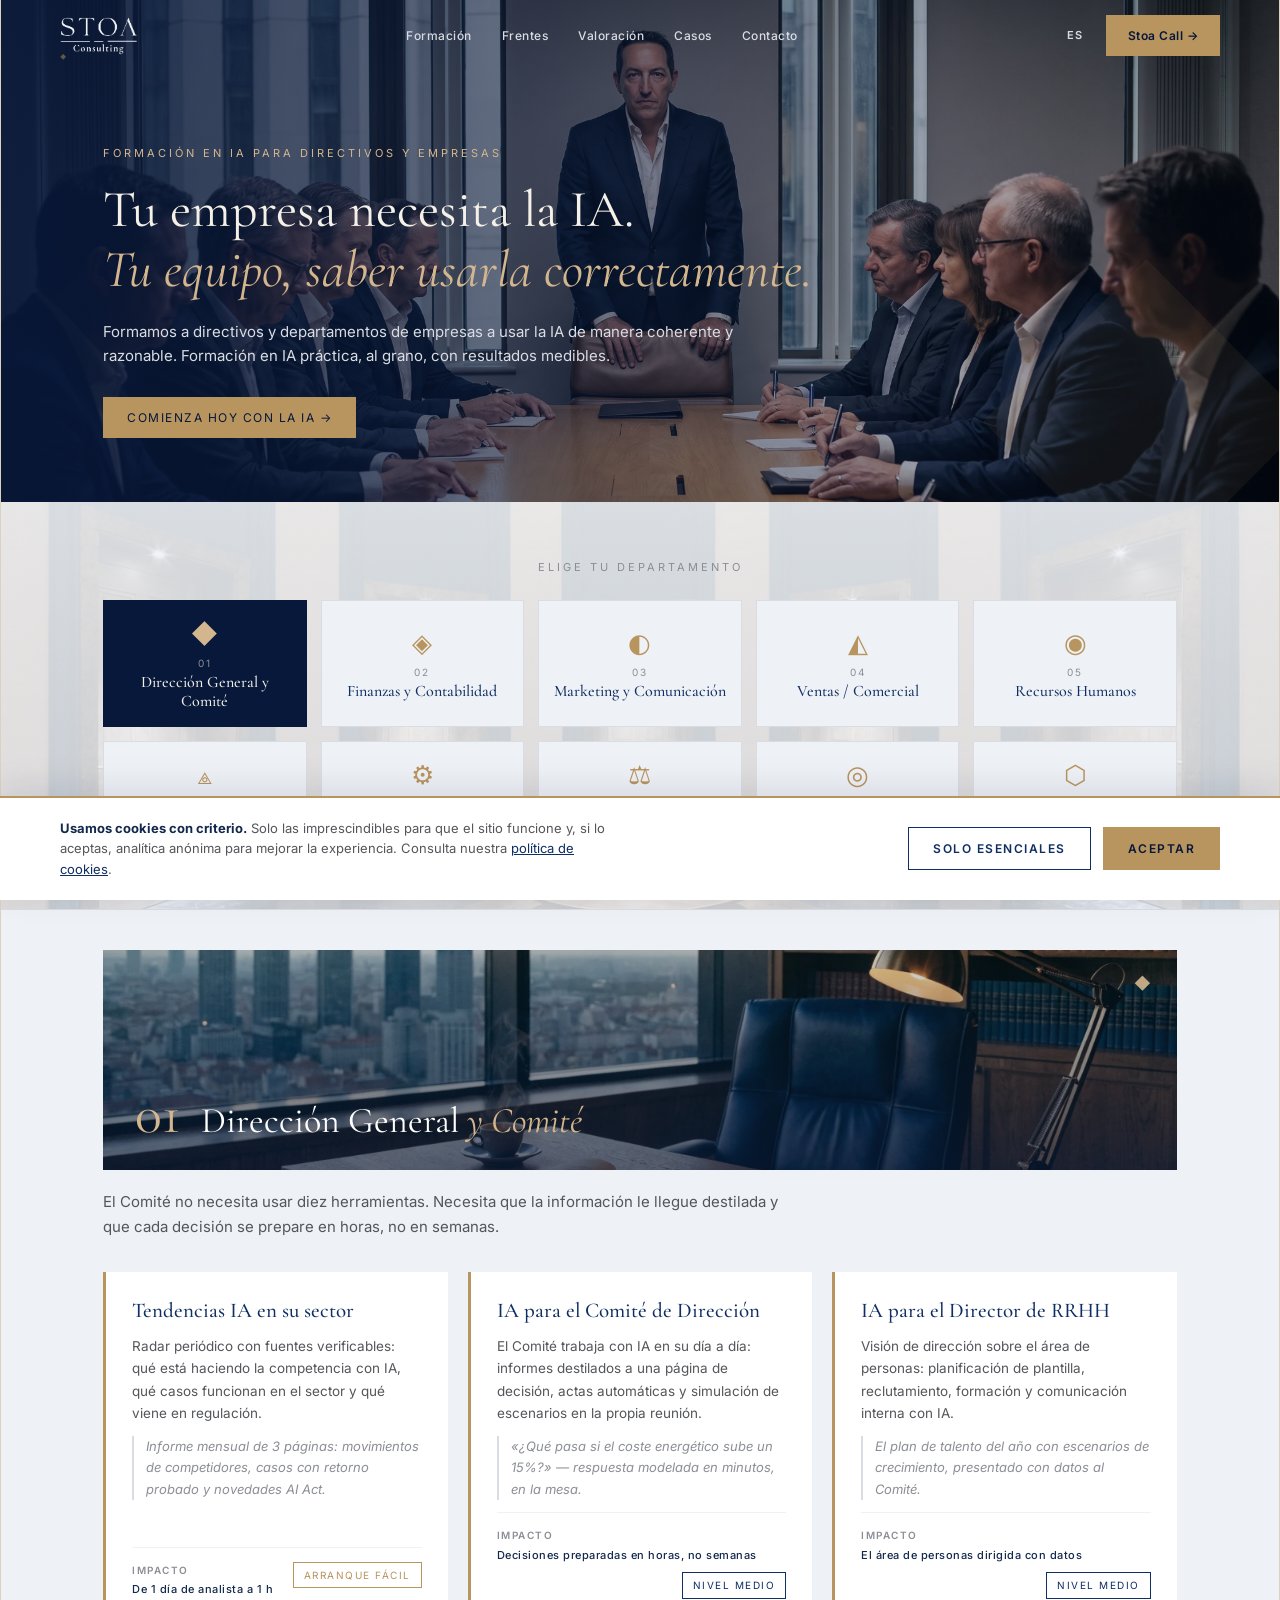
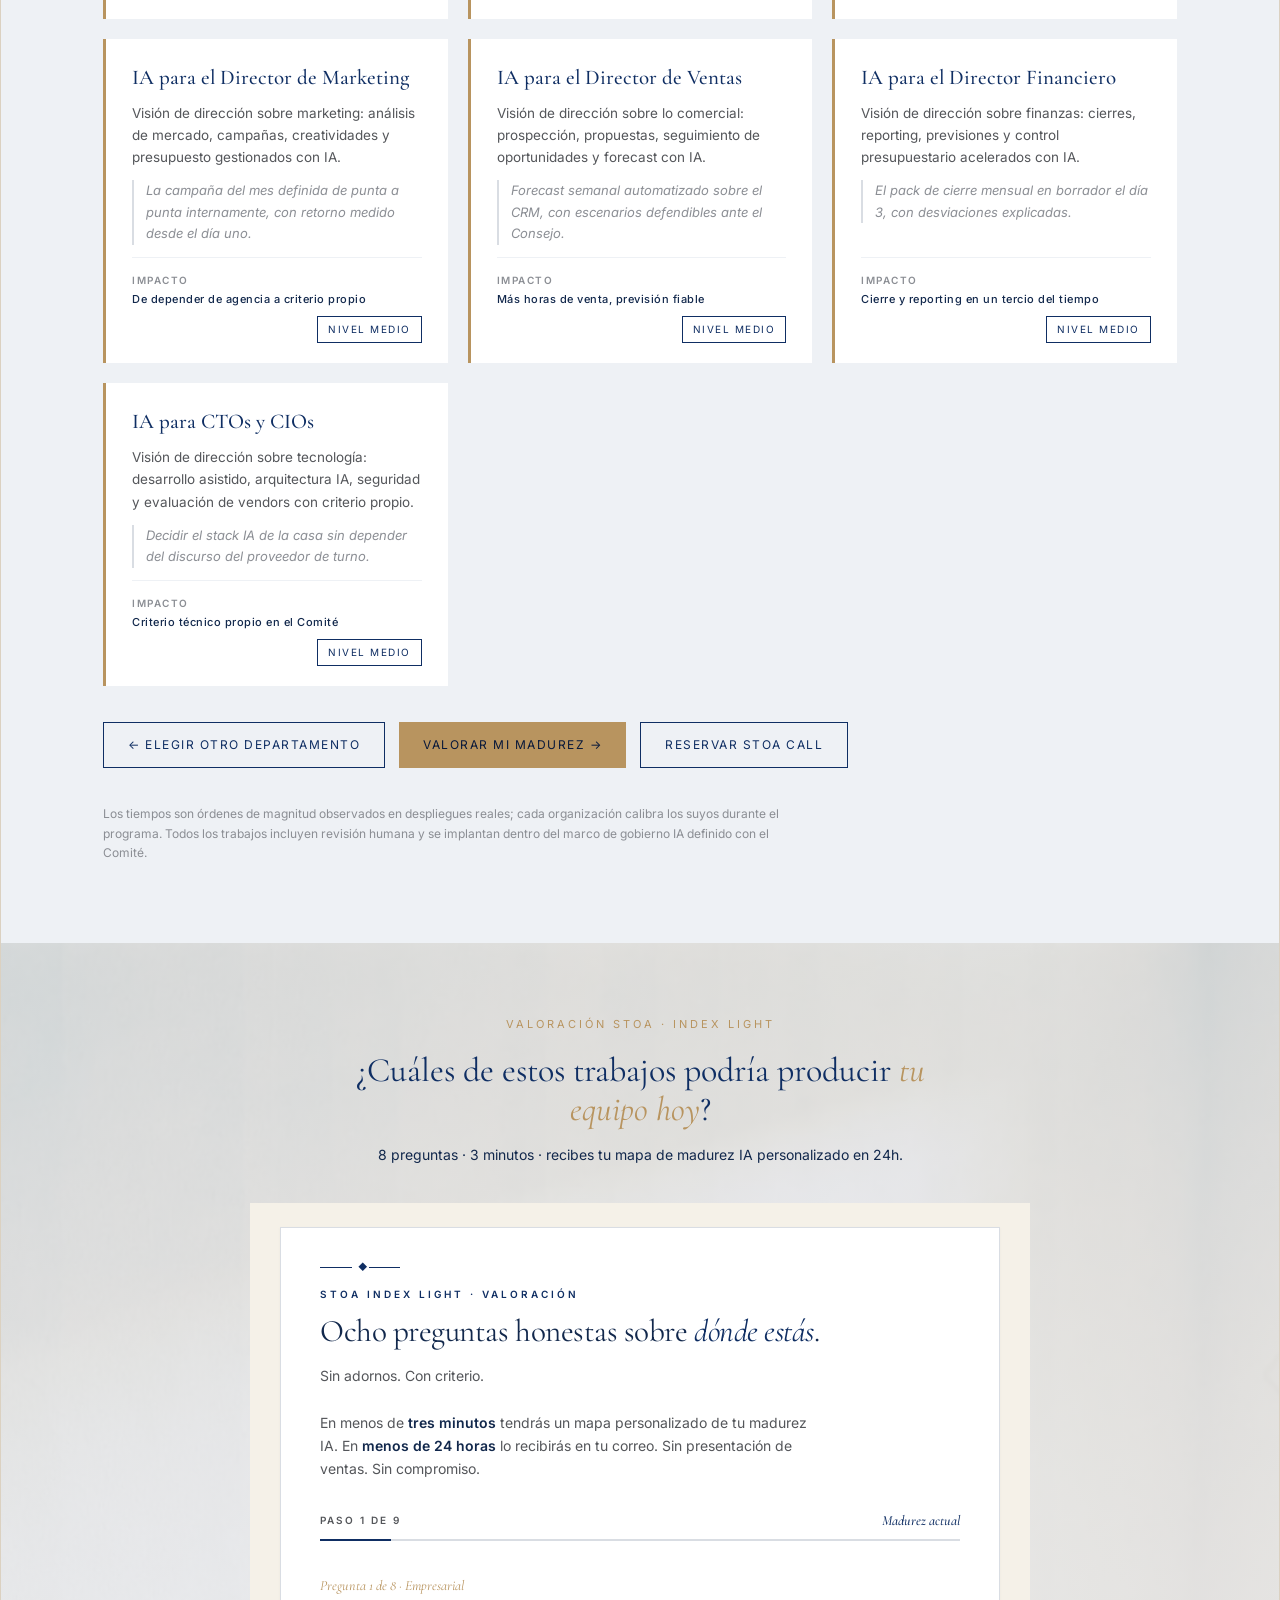
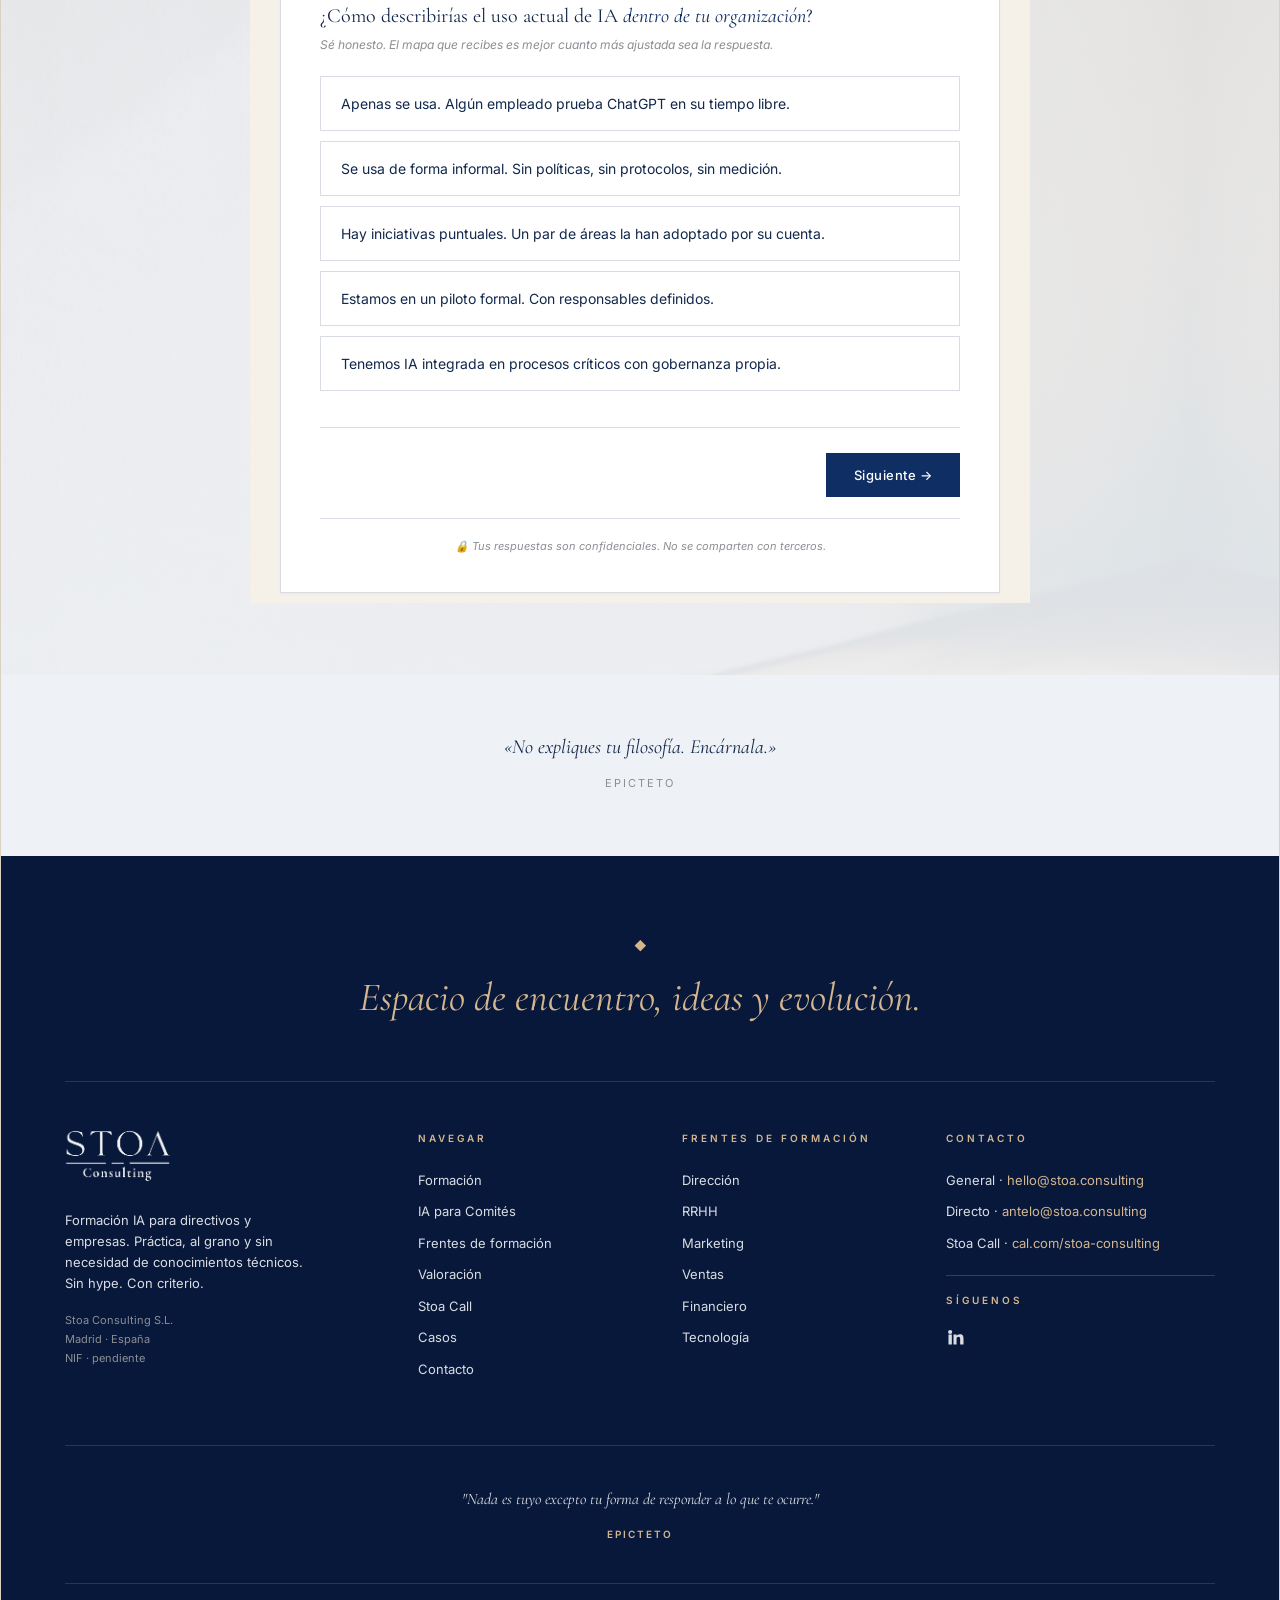
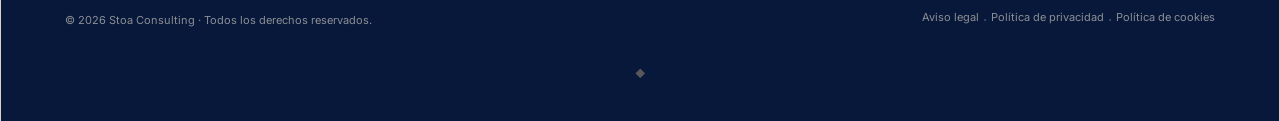
==== index.html @ 71f4a78f "Corregir el enlace de Stoa Call en las diez paginas El anterior (cal.com/stoa-consulting/stoa-call) " ====
<!DOCTYPE html>
<html lang="es">
<head>
<meta charset="UTF-8">
<meta name="viewport" content="width=device-width, initial-scale=1.0">
<title>Stoa Consulting · Formación IA para Directivos y Empresas</title>
<link rel="canonical" href="https://www.stoa.consulting/">
<meta property="og:title" content="Stoa Consulting · Formación IA para Directivos y Empresas">
<meta property="og:description" content="Lo que la IA puede hacer hoy en cada departamento de tu empresa: trabajos concretos, herramienta y tiempo recuperado. Sin hype. Con criterio.">
<meta property="og:url" content="https://www.stoa.consulting/">
<meta property="og:type" content="website">
<meta name="description" content="61 trabajos concretos que la IA puede hacer hoy en cada departamento de tu empresa: qué obtienes, con qué herramienta y cuánto tiempo recupera. Sin hype. Con criterio.">
<link rel="preconnect" href="https://fonts.googleapis.com">
<link href="https://fonts.googleapis.com/css2?family=Cormorant+Garamond:ital,wght@0,400;0,500;1,400;1,500&family=Inter:wght@400;500;600&display=swap" rel="stylesheet">
<link rel="stylesheet" href="assets/stoa.css?v=20260728">
<style>
:root{
  --azul:#0F2E63; --azul-prof:#12284C; --azul-noche:#08183A;
  --crema:#F5F1E8; --bronze:#B8945F; --bronze-light:#D4B68E;
  --antracita:#54565A; --gris-medio:#8B8E94; --gris-claro:#D9DDE3;
  --niebla:#EEF1F5; --blanco:#FFFFFF;
  --serif:'Cormorant Garamond',Georgia,serif; --sans:'Inter',-apple-system,'Segoe UI',sans-serif;
}
*{margin:0;padding:0;box-sizing:border-box}
html{scroll-behavior:smooth}
body{font-family:var(--sans);color:var(--antracita);font-size:15px;line-height:1.65;
  background-color:var(--azul-noche);
  background-image:url("data:image/svg+xml,%3Csvg xmlns='http://www.w3.org/2000/svg' width='140' height='140'%3E%3Ctext x='35' y='42' font-size='22' fill='%23B8945F' fill-opacity='0.13' text-anchor='middle' font-family='serif'%3E%E2%97%86%3C/text%3E%3Ctext x='105' y='112' font-size='11' fill='%23B8945F' fill-opacity='0.10' text-anchor='middle' font-family='serif'%3E%E2%97%86%3C/text%3E%3C/svg%3E")}
.page{max-width:1480px;margin:0 auto;background:var(--niebla);position:relative;
  border-left:1px solid rgba(184,148,95,.35);border-right:1px solid rgba(184,148,95,.35);
  box-shadow:0 0 80px rgba(0,0,0,.5)}

/* ── HEADER SITIO ── */

/* ── HERO CON PORTADA ── */
.hero{position:relative;color:var(--crema);padding:calc(var(--header-h) + 72px) 8% 72px;overflow:hidden;background:linear-gradient(90deg,rgba(8,24,58,.92) 0%,rgba(8,24,58,.55) 48%,rgba(8,24,58,.22) 100%),url('assets/escenas/prog_hero_comite.webp') center 32%/cover no-repeat}
.hero::after{content:"◆";position:absolute;right:-40px;bottom:-90px;font-size:340px;color:var(--bronze);opacity:.08;line-height:1}
.eyebrow{font-size:11px;letter-spacing:3px;text-transform:uppercase;color:var(--bronze-light);margin-bottom:18px}
.hero h1{font-family:var(--serif);font-weight:400;font-size:clamp(30px,4.4vw,52px);line-height:1.15;max-width:820px}
.hero h1 em{font-style:italic;color:var(--bronze-light)}
.hero p{max-width:640px;margin-top:20px;font-size:15px;color:var(--gris-claro)}
.hero-cta{margin-top:36px}

/* ── HUB DE DEPARTAMENTOS (rejilla de accesos) ── */
.hub{position:relative;border-bottom:1px solid var(--gris-claro);padding:56px 8% 60px;background:linear-gradient(180deg,rgba(238,241,245,.90),rgba(238,241,245,.82)),url('assets/escenas/05_hub.webp') center/cover no-repeat}
.hub .hub-title{position:relative}
.hub-grid{position:relative}
.door{background:rgba(255,255,255,.94);backdrop-filter:blur(2px)}
.hub .hub-title{text-align:center;font-size:11px;letter-spacing:3px;text-transform:uppercase;color:var(--gris-medio);margin-bottom:24px}
.hub-grid{display:grid;grid-template-columns:repeat(5,1fr);gap:14px}
.door{background:var(--niebla);border:1px solid var(--gris-claro);border-radius:0;padding:20px 12px 16px;text-align:center;cursor:pointer;font-family:var(--sans);transition:border-color .2s,transform .2s,background .2s}
.door:hover{border-color:var(--bronze);transform:translateY(-2px)}
.door .ic{display:block;font-size:26px;color:var(--bronze);line-height:1;margin-bottom:10px}
.door .dn{display:block;font-size:10px;letter-spacing:2px;color:var(--gris-medio);margin-bottom:4px}
.door .nm{display:block;font-family:var(--serif);font-size:16px;font-weight:500;color:var(--azul);line-height:1.15}
.door.active{background:var(--azul-noche);border-color:var(--azul-noche)}
.door.active .nm{color:var(--crema)}
.door.active .ic{color:var(--bronze-light)}
@media(max-width:1000px){.hub-grid{grid-template-columns:repeat(3,1fr)}}
@media(max-width:560px){.hub-grid{grid-template-columns:repeat(2,1fr)}.hub{padding:28px 6% 32px}}

/* ── SECCIÓN DEPARTAMENTO ── */
main{padding:0 8% 80px}
.dept{display:none;padding-top:40px}
.dept.visible{display:block}
.dept-banner{position:relative;height:220px;background-size:cover;background-position:center;display:flex;align-items:flex-end;padding:28px 32px;margin-bottom:8px}
.dept-banner::before{content:"";position:absolute;inset:0;background:linear-gradient(180deg,rgba(8,24,58,.15),rgba(8,24,58,.62))}
.dept-banner .fil{position:absolute;top:20px;right:26px;color:var(--bronze-light);font-size:16px;opacity:.9}
.dept-banner-inner{position:relative;display:flex;align-items:baseline;gap:20px;flex-wrap:wrap}
.dept-num{font-family:var(--serif);font-size:56px;color:var(--bronze-light);line-height:1}
.dept-banner h2{font-family:var(--serif);font-weight:400;font-size:36px;color:var(--blanco);line-height:1.1}
.dept-banner h2 em{font-style:italic;color:var(--bronze-light)}
.dept-intro{max-width:680px;margin:20px 0 32px;color:var(--antracita)}

/* ── CARDS ── */
.grid{display:grid;grid-template-columns:repeat(auto-fill,minmax(340px,1fr));gap:20px}
.card{background:var(--blanco);border-left:3px solid var(--bronze);padding:26px 26px 20px;display:flex;flex-direction:column;gap:12px}
.card h3{font-family:var(--serif);font-weight:500;font-size:21px;color:var(--azul);line-height:1.2}
.card .que{font-size:13.5px;color:var(--antracita)}
.card .ej{font-size:13px;color:var(--gris-medio);border-left:2px solid var(--gris-claro);padding-left:12px;font-style:italic}
.meta{display:flex;flex-wrap:wrap;gap:8px 18px;margin-top:auto;padding-top:14px;border-top:1px solid var(--niebla);align-items:center}
.meta .m{font-size:11px;letter-spacing:.5px}
.meta .m b{display:block;font-size:10px;letter-spacing:1.5px;text-transform:uppercase;color:var(--gris-medio);font-weight:600;margin-bottom:2px}
.meta .m span{color:var(--azul-prof);font-weight:500}
.badge{font-size:10px;letter-spacing:1.5px;text-transform:uppercase;padding:4px 10px;border-radius:0;margin-left:auto;align-self:flex-start}
.badge.facil{border:1px solid var(--bronze);color:var(--bronze)}
.badge.media{border:1px solid var(--azul);color:var(--azul)}
.dept-cta{margin-top:36px;display:flex;gap:14px;flex-wrap:wrap}
.btn-primary{font-size:12px;letter-spacing:1.5px;text-transform:uppercase;text-decoration:none;color:var(--azul-noche);background:var(--bronze);padding:13px 24px;border-radius:0}
.btn-primary:hover{background:var(--bronze-light)}
.btn-ghost{font-size:12px;letter-spacing:1.5px;text-transform:uppercase;text-decoration:none;color:var(--azul);border:1px solid var(--azul);padding:12px 24px;border-radius:0}
.btn-ghost:hover{color:var(--bronze);border-color:var(--bronze)}
.nota{margin-top:36px;font-size:12px;color:var(--gris-medio);max-width:680px}

/* ── FORMULARIO ── */
.form-section{position:relative;background:linear-gradient(180deg,rgba(238,241,245,.82),rgba(238,241,245,.94)),url('assets/escenas/08_formulario.webp') center/cover no-repeat;padding:72px 8%}
.form-section .head{text-align:center;max-width:640px;margin:0 auto 36px}
.form-section h2{font-family:var(--serif);font-weight:400;font-size:34px;color:var(--azul);line-height:1.15}
.form-section h2 em{font-style:italic;color:var(--bronze)}
.form-section .head p{margin-top:14px;font-size:14px}
.form-embed{display:block;width:100%;max-width:780px;height:1000px;margin:0 auto;border:none;background:transparent}

/* ── QUOTE Y FOOTER ── */
.quote{margin:0 auto;max-width:620px;text-align:center;padding:56px 8% 64px}
.quote p{font-family:var(--serif);font-style:italic;font-size:20px;color:var(--azul-prof)}
.quote span{display:block;margin-top:10px;font-size:11px;letter-spacing:2px;text-transform:uppercase;color:var(--gris-medio)}
@media(max-width:640px){.hero{padding:64px 6% 48px}main{padding:0 6% 60px}.dept-banner{height:170px;padding:20px}.dept-banner h2{font-size:28px}.form-embed{height:1050px}}
</style>
</head>
<body>
<div class="page">

<!-- ===== HEADER GLOBAL ===== -->
<header class="site-header">
  <a href="#" class="brand" aria-label="Stoa Consulting · Inicio">
    <img src="assets/stoa_logo.svg" class="brand-logo" alt="Stoa Consulting · Formación IA para Directivos y Empresas">
  </a>
  <nav class="site-nav" aria-label="Navegación principal">
    <a href="programas.html" class="nav-link">Formación</a>
    <div class="nav-item">
      <a href="#departamentos" class="nav-link">Frentes</a>
      <div class="nav-dropdown">
        <a href="#departamentos">Dirección</a>
        <a href="#departamentos">RRHH</a>
        <a href="#departamentos">Marketing</a>
        <a href="#departamentos">Ventas</a>
        <a href="#departamentos">Financiero</a>
        <a href="#departamentos">Tecnología</a>
      </div>
    </div>
    <a href="#valoracion" class="nav-link">Valoración</a>
    <a href="casos.html" class="nav-link">Casos</a>
    <a href="contacto.html" class="nav-link">Contacto</a>
  </nav>
  <div class="header-right">
    <span class="lang">ES</span>
    <a href="https://cal.com/stoa-consulting-1e59mq/30min" class="header-cta" target="_blank" rel="noopener">Stoa Call →</a>
    <button class="hamburger" aria-label="Abrir menú"><span></span><span></span><span></span></button>
  </div>
</header>

<!-- ===== DRAWER MÓVIL ===== -->
<div class="drawer-overlay"></div>
<aside class="drawer" aria-label="Menú móvil">
  <button class="drawer-close" aria-label="Cerrar menú">&times;</button>
  <a href="programas.html">Formación</a>
  <a href="#valoracion">Valoración</a>
  <a href="casos.html">Casos</a>
  <a href="contacto.html">Contacto</a>
  <div class="drawer-section">Frentes de formación</div>
  <a href="#departamentos">Dirección</a>
  <a href="#departamentos">RRHH</a>
  <a href="#departamentos">Marketing</a>
  <a href="#departamentos">Ventas</a>
  <a href="#departamentos">Financiero</a>
  <a href="#departamentos">Tecnología</a>
  <a href="https://cal.com/stoa-consulting-1e59mq/30min" class="drawer-cta" target="_blank" rel="noopener">Agendar Stoa Call →</a>
</aside>

<section class="hero">
  <div class="eyebrow">Formación en IA para Directivos y Empresas</div>
  <h1>Tu empresa necesita la IA.<br><em>Tu equipo, saber usarla correctamente.</em></h1>
  <p>Formamos a directivos y departamentos de empresas a usar la IA de manera coherente y razonable. Formación en IA práctica, al grano, con resultados medibles.</p>
  <div class="hero-cta">
    <a class="btn-primary" href="#departamentos">Comienza hoy con la IA →</a>
  </div>
</section>

<section class="hub" id="departamentos">
  <div class="hub-title">Elige tu departamento</div>
  <div class="hub-grid" id="hub"></div>
</section>

<main id="main"></main>

<section class="form-section" id="valoracion">
  <div class="head">
    <div class="eyebrow" style="color:var(--bronze)">Valoración Stoa · Index Light</div>
    <h2>¿Cuáles de estos trabajos podría producir <em>tu equipo hoy</em>?</h2>
    <p>8 preguntas · 3 minutos · recibes tu mapa de madurez IA personalizado en 24h.</p>
  </div>
  <iframe class="form-embed" title="Valoración Stoa Index Light" srcdoc="&lt;!DOCTYPE html&gt;
&lt;html lang=&quot;es&quot;&gt;
&lt;head&gt;
&lt;meta charset=&quot;UTF-8&quot;&gt;
&lt;meta name=&quot;viewport&quot; content=&quot;width=device-width, initial-scale=1.0&quot;&gt;
&lt;title&gt;Valoración Stoa · Tu madurez IA en 8 preguntas&lt;/title&gt;
&lt;meta name=&quot;description&quot; content=&quot;Valoración Stoa Index Light · 8 preguntas · 3 minutos · mapa personalizado en 24h.&quot;&gt;
&lt;link rel=&quot;preconnect&quot; href=&quot;https://fonts.googleapis.com&quot;&gt;
&lt;link rel=&quot;preconnect&quot; href=&quot;https://fonts.gstatic.com&quot; crossorigin&gt;
&lt;link href=&quot;https://fonts.googleapis.com/css2?family=Cormorant+Garamond:ital,wght@0,400;0,500;1,400;1,500&amp;family=Inter:wght@300;400;500;600;700&amp;display=swap&quot; rel=&quot;stylesheet&quot;&gt;
&lt;style&gt;
:root {
  --azul-stoa: #0F2E63;
  --azul-profundo: #12284C;
  --azul-noche: #08183A;
  --crema: #F5F1E8;
  --bronze: #B8945F;
  --bronze-light: #D4B68E;
  --gris-antracita: #54565A;
  --gris-medio: #8B8E94;
  --gris-claro: #D9DDE3;
  --gris-niebla: #EEF1F5;
  --blanco: #FFFFFF;
  --ok: #2D7A5F;
  --bad: #A8332A;
  --serif: &#x27;Cormorant Garamond&#x27;, Georgia, serif;
  --sans: &#x27;Inter&#x27;, -apple-system, &#x27;Segoe UI&#x27;, sans-serif;
}
* { margin: 0; padding: 0; box-sizing: border-box; }
body {
  font-family: var(--sans);
  background: var(--crema);
  color: var(--azul-profundo);
  min-height: 100vh;
  display: flex;
  align-items: center;
  justify-content: center;
  padding: 24px;
  -webkit-font-smoothing: antialiased;
}

/* CONTAINER */
.form-wrapper {
  width: 100%;
  max-width: 720px;
  background: var(--blanco);
  border: 1px solid var(--gris-claro);
  padding: clamp(32px, 5vw, 64px);
  position: relative;
  box-shadow: 0 1px 3px rgba(0,0,0,0.04);
}

/* FILIGRANA */
.filigree {
  width: 80px;
  height: 1px;
  background: linear-gradient(90deg, var(--azul-stoa) 0 32px, transparent 32px 48px, var(--azul-stoa) 48px 80px);
  position: relative;
  margin-bottom: 20px;
}
.filigree::before {
  content: &#x27;◆&#x27;;
  position: absolute;
  top: -6px;
  left: 36px;
  font-size: 9px;
  color: var(--azul-stoa);
  background: var(--blanco);
  padding: 0 2px;
}

/* HEADER */
.eyebrow {
  font-family: var(--sans);
  font-size: 10px;
  letter-spacing: 3px;
  text-transform: uppercase;
  color: var(--azul-stoa);
  font-weight: 600;
  margin-bottom: 14px;
}
.form-title {
  font-family: var(--serif);
  font-size: clamp(28px, 4vw, 38px);
  font-weight: 400;
  line-height: 1.1;
  letter-spacing: -0.015em;
  margin-bottom: 16px;
}
.form-title em {
  font-style: italic;
  color: var(--azul-stoa);
}
.form-intro {
  font-size: 14px;
  line-height: 1.65;
  color: var(--gris-antracita);
  margin-bottom: 32px;
  max-width: 56ch;
}
.form-intro strong {
  color: var(--azul-profundo);
  font-weight: 600;
}

/* PROGRESS */
.progress-container { margin-bottom: 36px; }
.progress-label {
  font-size: 10px;
  letter-spacing: 2px;
  text-transform: uppercase;
  color: var(--gris-antracita);
  font-weight: 600;
  margin-bottom: 10px;
  display: flex;
  justify-content: space-between;
  align-items: center;
}
.progress-label em { font-style: italic; color: var(--azul-stoa); font-weight: 500; text-transform: none; letter-spacing: 0; font-family: var(--serif); font-size: 14px; }
.progress-bar {
  width: 100%;
  height: 2px;
  background: var(--gris-claro);
  position: relative;
}
.progress-fill {
  height: 100%;
  background: var(--azul-stoa);
  transition: width 0.5s cubic-bezier(0.65, 0, 0.35, 1);
  width: 11%;
}

/* QUESTIONS */
.question {
  display: none;
}
.question.active { display: block; animation: fadeIn 0.4s ease; }
@keyframes fadeIn { from { opacity: 0; transform: translateY(8px); } to { opacity: 1; transform: translateY(0); } }
.question-num {
  font-family: var(--serif);
  font-style: italic;
  font-size: 14px;
  color: var(--bronze);
  margin-bottom: 10px;
}
.question-text {
  font-family: var(--serif);
  font-size: clamp(20px, 2.5vw, 26px);
  font-weight: 400;
  line-height: 1.25;
  color: var(--azul-profundo);
  margin-bottom: 8px;
}
.question-text em { font-style: italic; color: var(--azul-stoa); }
.question-hint {
  font-size: 12px;
  color: var(--gris-medio);
  font-style: italic;
  margin-bottom: 24px;
}

/* OPTIONS */
.options { list-style: none; }
.option {
  display: block;
  margin-bottom: 10px;
}
.option input[type=&quot;radio&quot;], .option input[type=&quot;checkbox&quot;] {
  position: absolute;
  opacity: 0;
  pointer-events: none;
}
.option label {
  display: block;
  padding: 16px 20px;
  border: 1px solid var(--gris-claro);
  background: var(--blanco);
  cursor: pointer;
  transition: all 0.2s ease;
  font-size: 14px;
  line-height: 1.5;
  color: var(--azul-profundo);
}
.option label:hover {
  border-color: var(--azul-stoa);
  background: var(--gris-niebla);
}
.option input[type=&quot;radio&quot;]:checked + label,
.option input[type=&quot;checkbox&quot;]:checked + label {
  border-color: var(--azul-stoa);
  background: var(--azul-stoa);
  color: var(--blanco);
}

/* TEXT INPUTS */
.text-field { margin-bottom: 14px; }
.text-field label {
  display: block;
  font-size: 10px;
  letter-spacing: 2px;
  text-transform: uppercase;
  color: var(--gris-antracita);
  font-weight: 600;
  margin-bottom: 6px;
}
.text-field input, .text-field select {
  width: 100%;
  padding: 14px 16px;
  border: 1px solid var(--gris-claro);
  background: var(--blanco);
  font-family: var(--sans);
  font-size: 14px;
  color: var(--azul-profundo);
  transition: border-color 0.2s;
}
.text-field input:focus, .text-field select:focus {
  outline: none;
  border-color: var(--azul-stoa);
}
.text-field .field-grid {
  display: grid;
  grid-template-columns: 1fr 1fr;
  gap: 14px;
}

/* TRANSITION TEXT */
.transition-block {
  background: var(--gris-niebla);
  padding: 18px 22px;
  border-left: 3px solid var(--bronze);
  font-family: var(--serif);
  font-style: italic;
  font-size: 16px;
  color: var(--azul-profundo);
  margin-bottom: 24px;
  line-height: 1.5;
}

/* NAVIGATION */
.nav-buttons {
  display: flex;
  justify-content: space-between;
  align-items: center;
  margin-top: 36px;
  padding-top: 24px;
  border-top: 1px solid var(--gris-claro);
  flex-wrap: wrap;
  gap: 12px;
}
.btn {
  padding: 14px 28px;
  font-family: var(--sans);
  font-size: 13px;
  font-weight: 500;
  letter-spacing: 0.5px;
  cursor: pointer;
  border: none;
  transition: all 0.2s;
}
.btn-primary {
  background: var(--azul-stoa);
  color: var(--blanco);
}
.btn-primary:hover {
  background: var(--azul-profundo);
}
.btn-primary:disabled {
  opacity: 0.4;
  cursor: not-allowed;
}
.btn-ghost {
  background: transparent;
  color: var(--gris-antracita);
  border: 1px solid var(--gris-claro);
}
.btn-ghost:hover {
  border-color: var(--azul-stoa);
  color: var(--azul-stoa);
}

/* CONFIDENCE FOOTER */
.confidence {
  margin-top: 20px;
  padding-top: 20px;
  border-top: 1px solid var(--gris-claro);
  font-size: 11px;
  color: var(--gris-medio);
  font-style: italic;
  text-align: center;
}

/* SUCCESS SCREEN */
.success-screen {
  display: none;
  text-align: center;
  padding: 40px 0;
}
.success-screen.visible { display: block; animation: fadeIn 0.6s ease; }
.success-icon {
  font-family: var(--serif);
  font-size: 56px;
  font-weight: 300;
  color: var(--azul-stoa);
  margin-bottom: 20px;
}
.success-title {
  font-family: var(--serif);
  font-size: clamp(28px, 4vw, 42px);
  font-weight: 400;
  line-height: 1.1;
  margin-bottom: 16px;
  color: var(--azul-profundo);
}
.success-title em {
  font-style: italic;
  color: var(--azul-stoa);
}
.success-text {
  font-size: 14px;
  line-height: 1.7;
  color: var(--gris-antracita);
  max-width: 50ch;
  margin: 0 auto 28px;
}

/* LOADING */
.loading {
  display: none;
  text-align: center;
  padding: 40px 0;
}
.loading.visible { display: block; }
.loading-spinner {
  display: inline-block;
  width: 40px;
  height: 40px;
  border: 2px solid var(--gris-claro);
  border-top-color: var(--azul-stoa);
  border-radius: 50%;
  animation: spin 0.9s linear infinite;
  margin-bottom: 16px;
}
@keyframes spin { to { transform: rotate(360deg); } }
.loading-text { color: var(--gris-antracita); font-size: 13px; font-style: italic; }

/* ERROR */
.error-msg {
  display: none;
  background: rgba(168,51,42,0.06);
  border-left: 3px solid var(--bad);
  padding: 14px 18px;
  margin-top: 16px;
  font-size: 13px;
  color: var(--bad);
}
.error-msg.visible { display: block; }

@media (max-width: 640px) {
  .form-wrapper { padding: 28px 22px; }
  .text-field .field-grid { grid-template-columns: 1fr; }
  .nav-buttons { flex-direction: column-reverse; align-items: stretch; }
  .btn { width: 100%; }
}
&lt;/style&gt;
&lt;/head&gt;
&lt;body&gt;

&lt;div class=&quot;form-wrapper&quot; id=&quot;form-wrapper&quot;&gt;

  &lt;!-- HEADER --&gt;
  &lt;div class=&quot;filigree&quot;&gt;&lt;/div&gt;
  &lt;div class=&quot;eyebrow&quot;&gt;STOA INDEX LIGHT · VALORACIÓN&lt;/div&gt;
  &lt;h1 class=&quot;form-title&quot;&gt;Ocho preguntas honestas sobre &lt;em&gt;dónde estás&lt;/em&gt;.&lt;/h1&gt;
  &lt;p class=&quot;form-intro&quot;&gt;
    Sin adornos. Con criterio.
    &lt;br&gt;&lt;br&gt;
    En menos de &lt;strong&gt;tres minutos&lt;/strong&gt; tendrás un mapa personalizado de tu madurez IA.
    En &lt;strong&gt;menos de 24 horas&lt;/strong&gt; lo recibirás en tu correo.
    Sin presentación de ventas. Sin compromiso.
  &lt;/p&gt;

  &lt;!-- PROGRESS --&gt;
  &lt;div class=&quot;progress-container&quot;&gt;
    &lt;div class=&quot;progress-label&quot;&gt;
      &lt;span id=&quot;progress-num&quot;&gt;Paso 1 de 9&lt;/span&gt;
      &lt;em id=&quot;progress-tag&quot;&gt;Madurez actual&lt;/em&gt;
    &lt;/div&gt;
    &lt;div class=&quot;progress-bar&quot;&gt;
      &lt;div class=&quot;progress-fill&quot; id=&quot;progress-fill&quot;&gt;&lt;/div&gt;
    &lt;/div&gt;
  &lt;/div&gt;

  &lt;!-- FORM --&gt;
  &lt;form id=&quot;valoracion-form&quot; onsubmit=&quot;return false;&quot;&gt;

    &lt;!-- Q1 --&gt;
    &lt;div class=&quot;question active&quot; data-step=&quot;1&quot; data-tag=&quot;Madurez actual&quot;&gt;
      &lt;div class=&quot;question-num&quot;&gt;Pregunta 1 de 8 · Empresarial&lt;/div&gt;
      &lt;h2 class=&quot;question-text&quot;&gt;¿Cómo describirías el uso actual de IA &lt;em&gt;dentro de tu organización&lt;/em&gt;?&lt;/h2&gt;
      &lt;p class=&quot;question-hint&quot;&gt;Sé honesto. El mapa que recibes es mejor cuanto más ajustada sea la respuesta.&lt;/p&gt;
      &lt;ul class=&quot;options&quot;&gt;
        &lt;li class=&quot;option&quot;&gt;&lt;input type=&quot;radio&quot; name=&quot;q1&quot; value=&quot;1&quot; id=&quot;q1-1&quot;&gt;&lt;label for=&quot;q1-1&quot;&gt;Apenas se usa. Algún empleado prueba ChatGPT en su tiempo libre.&lt;/label&gt;&lt;/li&gt;
        &lt;li class=&quot;option&quot;&gt;&lt;input type=&quot;radio&quot; name=&quot;q1&quot; value=&quot;2&quot; id=&quot;q1-2&quot;&gt;&lt;label for=&quot;q1-2&quot;&gt;Se usa de forma informal. Sin políticas, sin protocolos, sin medición.&lt;/label&gt;&lt;/li&gt;
        &lt;li class=&quot;option&quot;&gt;&lt;input type=&quot;radio&quot; name=&quot;q1&quot; value=&quot;3&quot; id=&quot;q1-3&quot;&gt;&lt;label for=&quot;q1-3&quot;&gt;Hay iniciativas puntuales. Un par de áreas la han adoptado por su cuenta.&lt;/label&gt;&lt;/li&gt;
        &lt;li class=&quot;option&quot;&gt;&lt;input type=&quot;radio&quot; name=&quot;q1&quot; value=&quot;4&quot; id=&quot;q1-4&quot;&gt;&lt;label for=&quot;q1-4&quot;&gt;Estamos en un piloto formal. Con responsables definidos.&lt;/label&gt;&lt;/li&gt;
        &lt;li class=&quot;option&quot;&gt;&lt;input type=&quot;radio&quot; name=&quot;q1&quot; value=&quot;5&quot; id=&quot;q1-5&quot;&gt;&lt;label for=&quot;q1-5&quot;&gt;Tenemos IA integrada en procesos críticos con gobernanza propia.&lt;/label&gt;&lt;/li&gt;
      &lt;/ul&gt;
    &lt;/div&gt;

    &lt;!-- Q2 --&gt;
    &lt;div class=&quot;question&quot; data-step=&quot;2&quot; data-tag=&quot;Política institucional&quot;&gt;
      &lt;div class=&quot;question-num&quot;&gt;Pregunta 2 de 8 · Empresarial&lt;/div&gt;
      &lt;h2 class=&quot;question-text&quot;&gt;¿Tu empresa tiene una &lt;em&gt;política formal&lt;/em&gt; de uso responsable de IA?&lt;/h2&gt;
      &lt;ul class=&quot;options&quot;&gt;
        &lt;li class=&quot;option&quot;&gt;&lt;input type=&quot;radio&quot; name=&quot;q2&quot; value=&quot;1&quot; id=&quot;q2-1&quot;&gt;&lt;label for=&quot;q2-1&quot;&gt;No. Nadie ha planteado el tema en serio.&lt;/label&gt;&lt;/li&gt;
        &lt;li class=&quot;option&quot;&gt;&lt;input type=&quot;radio&quot; name=&quot;q2&quot; value=&quot;2&quot; id=&quot;q2-2&quot;&gt;&lt;label for=&quot;q2-2&quot;&gt;No. Lo hemos hablado pero no hay nada escrito.&lt;/label&gt;&lt;/li&gt;
        &lt;li class=&quot;option&quot;&gt;&lt;input type=&quot;radio&quot; name=&quot;q2&quot; value=&quot;3&quot; id=&quot;q2-3&quot;&gt;&lt;label for=&quot;q2-3&quot;&gt;Hay un borrador en curso, sin aprobar.&lt;/label&gt;&lt;/li&gt;
        &lt;li class=&quot;option&quot;&gt;&lt;input type=&quot;radio&quot; name=&quot;q2&quot; value=&quot;4&quot; id=&quot;q2-4&quot;&gt;&lt;label for=&quot;q2-4&quot;&gt;Sí, pero no se está aplicando con disciplina.&lt;/label&gt;&lt;/li&gt;
        &lt;li class=&quot;option&quot;&gt;&lt;input type=&quot;radio&quot; name=&quot;q2&quot; value=&quot;5&quot; id=&quot;q2-5&quot;&gt;&lt;label for=&quot;q2-5&quot;&gt;Sí, aprobada por dirección y aplicada con seguimiento.&lt;/label&gt;&lt;/li&gt;
      &lt;/ul&gt;
    &lt;/div&gt;

    &lt;!-- Q3 --&gt;
    &lt;div class=&quot;question&quot; data-step=&quot;3&quot; data-tag=&quot;Shadow AI&quot;&gt;
      &lt;div class=&quot;question-num&quot;&gt;Pregunta 3 de 8 · Empresarial&lt;/div&gt;
      &lt;h2 class=&quot;question-text&quot;&gt;¿Tienes certeza de que &lt;em&gt;ningún empleado&lt;/em&gt; está introduciendo información confidencial de la empresa en herramientas IA gratuitas?&lt;/h2&gt;
      &lt;p class=&quot;question-hint&quot;&gt;Datos de clientes, finanzas, RRHH, contratos…&lt;/p&gt;
      &lt;ul class=&quot;options&quot;&gt;
        &lt;li class=&quot;option&quot;&gt;&lt;input type=&quot;radio&quot; name=&quot;q3&quot; value=&quot;1&quot; id=&quot;q3-1&quot;&gt;&lt;label for=&quot;q3-1&quot;&gt;Estoy seguro de que sí está pasando.&lt;/label&gt;&lt;/li&gt;
        &lt;li class=&quot;option&quot;&gt;&lt;input type=&quot;radio&quot; name=&quot;q3&quot; value=&quot;2&quot; id=&quot;q3-2&quot;&gt;&lt;label for=&quot;q3-2&quot;&gt;Sospecho que sí pasa, pero no lo he confirmado.&lt;/label&gt;&lt;/li&gt;
        &lt;li class=&quot;option&quot;&gt;&lt;input type=&quot;radio&quot; name=&quot;q3&quot; value=&quot;3&quot; id=&quot;q3-3&quot;&gt;&lt;label for=&quot;q3-3&quot;&gt;Probablemente no pasa, pero no tenemos forma de saberlo.&lt;/label&gt;&lt;/li&gt;
        &lt;li class=&quot;option&quot;&gt;&lt;input type=&quot;radio&quot; name=&quot;q3&quot; value=&quot;4&quot; id=&quot;q3-4&quot;&gt;&lt;label for=&quot;q3-4&quot;&gt;Tenemos protocolos que lo limitan, aunque no auditados.&lt;/label&gt;&lt;/li&gt;
        &lt;li class=&quot;option&quot;&gt;&lt;input type=&quot;radio&quot; name=&quot;q3&quot; value=&quot;5&quot; id=&quot;q3-5&quot;&gt;&lt;label for=&quot;q3-5&quot;&gt;Está controlado y auditado.&lt;/label&gt;&lt;/li&gt;
      &lt;/ul&gt;
    &lt;/div&gt;

    &lt;!-- Q4 --&gt;
    &lt;div class=&quot;question&quot; data-step=&quot;4&quot; data-tag=&quot;Prioridad comité&quot;&gt;
      &lt;div class=&quot;question-num&quot;&gt;Pregunta 4 de 8 · Empresarial&lt;/div&gt;
      &lt;h2 class=&quot;question-text&quot;&gt;¿Cuál es la prioridad estratégica de la IA en tu comité de dirección en los &lt;em&gt;próximos 12 meses&lt;/em&gt;?&lt;/h2&gt;
      &lt;ul class=&quot;options&quot;&gt;
        &lt;li class=&quot;option&quot;&gt;&lt;input type=&quot;radio&quot; name=&quot;q4&quot; value=&quot;1&quot; id=&quot;q4-1&quot;&gt;&lt;label for=&quot;q4-1&quot;&gt;No está en la agenda del comité.&lt;/label&gt;&lt;/li&gt;
        &lt;li class=&quot;option&quot;&gt;&lt;input type=&quot;radio&quot; name=&quot;q4&quot; value=&quot;2&quot; id=&quot;q4-2&quot;&gt;&lt;label for=&quot;q4-2&quot;&gt;Está en la agenda pero como tema secundario.&lt;/label&gt;&lt;/li&gt;
        &lt;li class=&quot;option&quot;&gt;&lt;input type=&quot;radio&quot; name=&quot;q4&quot; value=&quot;3&quot; id=&quot;q4-3&quot;&gt;&lt;label for=&quot;q4-3&quot;&gt;Es uno de los 3-5 temas principales.&lt;/label&gt;&lt;/li&gt;
        &lt;li class=&quot;option&quot;&gt;&lt;input type=&quot;radio&quot; name=&quot;q4&quot; value=&quot;4&quot; id=&quot;q4-4&quot;&gt;&lt;label for=&quot;q4-4&quot;&gt;Es el tema número uno este año.&lt;/label&gt;&lt;/li&gt;
        &lt;li class=&quot;option&quot;&gt;&lt;input type=&quot;radio&quot; name=&quot;q4&quot; value=&quot;5&quot; id=&quot;q4-5&quot;&gt;&lt;label for=&quot;q4-5&quot;&gt;Tenemos presupuesto aprobado y un responsable dedicado.&lt;/label&gt;&lt;/li&gt;
      &lt;/ul&gt;
    &lt;/div&gt;

    &lt;!-- TRANSITION --&gt;
    &lt;div class=&quot;question&quot; data-step=&quot;5&quot; data-tag=&quot;Tú como decisor&quot;&gt;
      &lt;div class=&quot;transition-block&quot;&gt;
        Ahora, tres preguntas sobre ti. El mapa es más útil cuando incluye al decisor.
      &lt;/div&gt;

      &lt;div class=&quot;question-num&quot;&gt;Pregunta 5 de 8 · Personal&lt;/div&gt;
      &lt;h2 class=&quot;question-text&quot;&gt;¿Con qué frecuencia usas herramientas de IA &lt;em&gt;tú personalmente&lt;/em&gt; en tu trabajo?&lt;/h2&gt;
      &lt;ul class=&quot;options&quot;&gt;
        &lt;li class=&quot;option&quot;&gt;&lt;input type=&quot;radio&quot; name=&quot;q5&quot; value=&quot;1&quot; id=&quot;q5-1&quot;&gt;&lt;label for=&quot;q5-1&quot;&gt;Nunca o casi nunca.&lt;/label&gt;&lt;/li&gt;
        &lt;li class=&quot;option&quot;&gt;&lt;input type=&quot;radio&quot; name=&quot;q5&quot; value=&quot;2&quot; id=&quot;q5-2&quot;&gt;&lt;label for=&quot;q5-2&quot;&gt;Algunas veces al mes.&lt;/label&gt;&lt;/li&gt;
        &lt;li class=&quot;option&quot;&gt;&lt;input type=&quot;radio&quot; name=&quot;q5&quot; value=&quot;3&quot; id=&quot;q5-3&quot;&gt;&lt;label for=&quot;q5-3&quot;&gt;Algunas veces a la semana.&lt;/label&gt;&lt;/li&gt;
        &lt;li class=&quot;option&quot;&gt;&lt;input type=&quot;radio&quot; name=&quot;q5&quot; value=&quot;4&quot; id=&quot;q5-4&quot;&gt;&lt;label for=&quot;q5-4&quot;&gt;Varias veces al día.&lt;/label&gt;&lt;/li&gt;
        &lt;li class=&quot;option&quot;&gt;&lt;input type=&quot;radio&quot; name=&quot;q5&quot; value=&quot;5&quot; id=&quot;q5-5&quot;&gt;&lt;label for=&quot;q5-5&quot;&gt;Es parte estructural de cómo trabajo.&lt;/label&gt;&lt;/li&gt;
      &lt;/ul&gt;
    &lt;/div&gt;

    &lt;!-- Q6 --&gt;
    &lt;div class=&quot;question&quot; data-step=&quot;6&quot; data-tag=&quot;Confianza criterio&quot;&gt;
      &lt;div class=&quot;question-num&quot;&gt;Pregunta 6 de 8 · Personal&lt;/div&gt;
      &lt;h2 class=&quot;question-text&quot;&gt;¿Cómo de cómodo te sientes &lt;em&gt;evaluando si una propuesta técnica&lt;/em&gt; relacionada con IA tiene sentido o no?&lt;/h2&gt;
      &lt;ul class=&quot;options&quot;&gt;
        &lt;li class=&quot;option&quot;&gt;&lt;input type=&quot;radio&quot; name=&quot;q6&quot; value=&quot;1&quot; id=&quot;q6-1&quot;&gt;&lt;label for=&quot;q6-1&quot;&gt;Muy poco cómodo. Dependo totalmente del CTO o consultores externos.&lt;/label&gt;&lt;/li&gt;
        &lt;li class=&quot;option&quot;&gt;&lt;input type=&quot;radio&quot; name=&quot;q6&quot; value=&quot;2&quot; id=&quot;q6-2&quot;&gt;&lt;label for=&quot;q6-2&quot;&gt;Poco cómodo. Entiendo lo básico pero me pierdo en los detalles.&lt;/label&gt;&lt;/li&gt;
        &lt;li class=&quot;option&quot;&gt;&lt;input type=&quot;radio&quot; name=&quot;q6&quot; value=&quot;3&quot; id=&quot;q6-3&quot;&gt;&lt;label for=&quot;q6-3&quot;&gt;Razonablemente cómodo. Puedo hacer preguntas pertinentes.&lt;/label&gt;&lt;/li&gt;
        &lt;li class=&quot;option&quot;&gt;&lt;input type=&quot;radio&quot; name=&quot;q6&quot; value=&quot;4&quot; id=&quot;q6-4&quot;&gt;&lt;label for=&quot;q6-4&quot;&gt;Cómodo. Puedo desafiar propuestas con criterio.&lt;/label&gt;&lt;/li&gt;
        &lt;li class=&quot;option&quot;&gt;&lt;input type=&quot;radio&quot; name=&quot;q6&quot; value=&quot;5&quot; id=&quot;q6-5&quot;&gt;&lt;label for=&quot;q6-5&quot;&gt;Muy cómodo. Soy yo quien lidera la conversación técnica.&lt;/label&gt;&lt;/li&gt;
      &lt;/ul&gt;
    &lt;/div&gt;

    &lt;!-- Q7 --&gt;
    &lt;div class=&quot;question&quot; data-step=&quot;7&quot; data-tag=&quot;Preocupación&quot;&gt;
      &lt;div class=&quot;question-num&quot;&gt;Pregunta 7 de 8 · Personal&lt;/div&gt;
      &lt;h2 class=&quot;question-text&quot;&gt;Cuando piensas en IA en tu empresa, &lt;em&gt;¿qué te preocupa más?&lt;/em&gt;&lt;/h2&gt;
      &lt;p class=&quot;question-hint&quot;&gt;Elige una.&lt;/p&gt;
      &lt;ul class=&quot;options&quot;&gt;
        &lt;li class=&quot;option&quot;&gt;&lt;input type=&quot;radio&quot; name=&quot;q7&quot; value=&quot;competencia&quot; id=&quot;q7-1&quot;&gt;&lt;label for=&quot;q7-1&quot;&gt;Quedarme atrás respecto a la competencia.&lt;/label&gt;&lt;/li&gt;
        &lt;li class=&quot;option&quot;&gt;&lt;input type=&quot;radio&quot; name=&quot;q7&quot; value=&quot;adaptacion&quot; id=&quot;q7-2&quot;&gt;&lt;label for=&quot;q7-2&quot;&gt;Que mi equipo no sepa adaptarse.&lt;/label&gt;&lt;/li&gt;
        &lt;li class=&quot;option&quot;&gt;&lt;input type=&quot;radio&quot; name=&quot;q7&quot; value=&quot;regulatorio&quot; id=&quot;q7-3&quot;&gt;&lt;label for=&quot;q7-3&quot;&gt;Riesgos legales o regulatorios (RGPD, AI Act).&lt;/label&gt;&lt;/li&gt;
        &lt;li class=&quot;option&quot;&gt;&lt;input type=&quot;radio&quot; name=&quot;q7&quot; value=&quot;inversion&quot; id=&quot;q7-4&quot;&gt;&lt;label for=&quot;q7-4&quot;&gt;Gastar mucho dinero sin retorno claro.&lt;/label&gt;&lt;/li&gt;
        &lt;li class=&quot;option&quot;&gt;&lt;input type=&quot;radio&quot; name=&quot;q7&quot; value=&quot;datos&quot; id=&quot;q7-5&quot;&gt;&lt;label for=&quot;q7-5&quot;&gt;Decisiones tomadas con datos sesgados o erróneos.&lt;/label&gt;&lt;/li&gt;
      &lt;/ul&gt;
    &lt;/div&gt;

    &lt;!-- Q8 --&gt;
    &lt;div class=&quot;question&quot; data-step=&quot;8&quot; data-tag=&quot;Necesidades&quot;&gt;
      &lt;div class=&quot;question-num&quot;&gt;Pregunta 8 de 8 · Personal&lt;/div&gt;
      &lt;h2 class=&quot;question-text&quot;&gt;¿Qué necesitas tú &lt;em&gt;en los próximos 3 meses&lt;/em&gt; respecto a IA?&lt;/h2&gt;
      &lt;p class=&quot;question-hint&quot;&gt;Elige hasta 2.&lt;/p&gt;
      &lt;ul class=&quot;options&quot;&gt;
        &lt;li class=&quot;option&quot;&gt;&lt;input type=&quot;checkbox&quot; name=&quot;q8&quot; value=&quot;entender&quot; id=&quot;q8-1&quot;&gt;&lt;label for=&quot;q8-1&quot;&gt;Entender el panorama: qué es realmente IA y qué no.&lt;/label&gt;&lt;/li&gt;
        &lt;li class=&quot;option&quot;&gt;&lt;input type=&quot;checkbox&quot; name=&quot;q8&quot; value=&quot;herramientas&quot; id=&quot;q8-2&quot;&gt;&lt;label for=&quot;q8-2&quot;&gt;Saber qué puede usar mi equipo con tranquilidad y qué no.&lt;/label&gt;&lt;/li&gt;
        &lt;li class=&quot;option&quot;&gt;&lt;input type=&quot;checkbox&quot; name=&quot;q8&quot; value=&quot;casos&quot; id=&quot;q8-3&quot;&gt;&lt;label for=&quot;q8-3&quot;&gt;Identificar 2-3 casos uso concretos en mi área.&lt;/label&gt;&lt;/li&gt;
        &lt;li class=&quot;option&quot;&gt;&lt;input type=&quot;checkbox&quot; name=&quot;q8&quot; value=&quot;politica&quot; id=&quot;q8-4&quot;&gt;&lt;label for=&quot;q8-4&quot;&gt;Definir una política institucional defendible.&lt;/label&gt;&lt;/li&gt;
        &lt;li class=&quot;option&quot;&gt;&lt;input type=&quot;checkbox&quot; name=&quot;q8&quot; value=&quot;formacion&quot; id=&quot;q8-5&quot;&gt;&lt;label for=&quot;q8-5&quot;&gt;Formación práctica para el comité de dirección.&lt;/label&gt;&lt;/li&gt;
        &lt;li class=&quot;option&quot;&gt;&lt;input type=&quot;checkbox&quot; name=&quot;q8&quot; value=&quot;red&quot; id=&quot;q8-6&quot;&gt;&lt;label for=&quot;q8-6&quot;&gt;Conectar con otros decisores en mi situación.&lt;/label&gt;&lt;/li&gt;
      &lt;/ul&gt;
    &lt;/div&gt;

    &lt;!-- Q9 CONTACT --&gt;
    &lt;div class=&quot;question&quot; data-step=&quot;9&quot; data-tag=&quot;Cierre&quot;&gt;
      &lt;div class=&quot;question-num&quot;&gt;Datos finales · 30 segundos&lt;/div&gt;
      &lt;h2 class=&quot;question-text&quot;&gt;Casi listo. &lt;em&gt;Para enviarte el mapa.&lt;/em&gt;&lt;/h2&gt;
      &lt;p class=&quot;question-hint&quot;&gt;Toda la información es confidencial. Solo se usa para preparar la llamada.&lt;/p&gt;

      &lt;div class=&quot;text-field&quot;&gt;
        &lt;label for=&quot;nombre&quot;&gt;Nombre y apellidos&lt;/label&gt;
        &lt;input type=&quot;text&quot; id=&quot;nombre&quot; name=&quot;nombre&quot; required placeholder=&quot;&quot;&gt;
      &lt;/div&gt;

      &lt;div class=&quot;text-field&quot;&gt;
        &lt;label for=&quot;empresa&quot;&gt;Empresa&lt;/label&gt;
        &lt;input type=&quot;text&quot; id=&quot;empresa&quot; name=&quot;empresa&quot; required&gt;
      &lt;/div&gt;

      &lt;div class=&quot;text-field&quot;&gt;
        &lt;div class=&quot;field-grid&quot;&gt;
          &lt;div&gt;
            &lt;label for=&quot;rol&quot;&gt;Rol / cargo&lt;/label&gt;
            &lt;select id=&quot;rol&quot; name=&quot;rol&quot; required&gt;
              &lt;option value=&quot;&quot;&gt;Selecciona…&lt;/option&gt;
              &lt;option value=&quot;CEO&quot;&gt;CEO / Director General&lt;/option&gt;
              &lt;option value=&quot;COO&quot;&gt;Director de Operaciones&lt;/option&gt;
              &lt;option value=&quot;CTO&quot;&gt;Director Tecnología / CIO / CTO&lt;/option&gt;
              &lt;option value=&quot;CFO&quot;&gt;Director Financiero / CFO&lt;/option&gt;
              &lt;option value=&quot;CHRO&quot;&gt;Director RRHH&lt;/option&gt;
              &lt;option value=&quot;CMO&quot;&gt;Director Marketing&lt;/option&gt;
              &lt;option value=&quot;CSO&quot;&gt;Director Comercial&lt;/option&gt;
              &lt;option value=&quot;Comite&quot;&gt;Otro miembro comité&lt;/option&gt;
              &lt;option value=&quot;Mando&quot;&gt;Mando intermedio&lt;/option&gt;
              &lt;option value=&quot;Otro&quot;&gt;Otro&lt;/option&gt;
            &lt;/select&gt;
          &lt;/div&gt;
          &lt;div&gt;
            &lt;label for=&quot;tamano&quot;&gt;Tamaño empresa&lt;/label&gt;
            &lt;select id=&quot;tamano&quot; name=&quot;tamano&quot; required&gt;
              &lt;option value=&quot;&quot;&gt;Selecciona…&lt;/option&gt;
              &lt;option value=&quot;&lt;10&quot;&gt;Menos de 10 empleados&lt;/option&gt;
              &lt;option value=&quot;10-50&quot;&gt;10-50 empleados&lt;/option&gt;
              &lt;option value=&quot;50-250&quot;&gt;50-250 empleados&lt;/option&gt;
              &lt;option value=&quot;250-1000&quot;&gt;250-1.000 empleados&lt;/option&gt;
              &lt;option value=&quot;&gt;1000&quot;&gt;Más de 1.000 empleados&lt;/option&gt;
            &lt;/select&gt;
          &lt;/div&gt;
        &lt;/div&gt;
      &lt;/div&gt;

      &lt;div class=&quot;text-field&quot;&gt;
        &lt;div class=&quot;field-grid&quot;&gt;
          &lt;div&gt;
            &lt;label for=&quot;sector&quot;&gt;Sector&lt;/label&gt;
            &lt;select id=&quot;sector&quot; name=&quot;sector&quot; required&gt;
              &lt;option value=&quot;&quot;&gt;Selecciona…&lt;/option&gt;
              &lt;option value=&quot;Educacion&quot;&gt;Educación&lt;/option&gt;
              &lt;option value=&quot;Industria&quot;&gt;Industria&lt;/option&gt;
              &lt;option value=&quot;Legal&quot;&gt;Legal&lt;/option&gt;
              &lt;option value=&quot;Finanzas&quot;&gt;Finanzas&lt;/option&gt;
              &lt;option value=&quot;Marketing&quot;&gt;Marketing&lt;/option&gt;
              &lt;option value=&quot;Operaciones&quot;&gt;Operaciones&lt;/option&gt;
              &lt;option value=&quot;Otro&quot;&gt;Otro&lt;/option&gt;
            &lt;/select&gt;
          &lt;/div&gt;
          &lt;div&gt;
            &lt;label for=&quot;urgencia&quot;&gt;Cuándo quieres hablar&lt;/label&gt;
            &lt;select id=&quot;urgencia&quot; name=&quot;urgencia&quot;&gt;
              &lt;option value=&quot;&quot;&gt;Sin urgencia&lt;/option&gt;
              &lt;option value=&quot;semana&quot;&gt;Esta semana&lt;/option&gt;
              &lt;option value=&quot;proxima&quot;&gt;La próxima semana&lt;/option&gt;
              &lt;option value=&quot;mes&quot;&gt;Este mes&lt;/option&gt;
              &lt;option value=&quot;sin&quot;&gt;Sin prisa, contáctame cuando podáis&lt;/option&gt;
            &lt;/select&gt;
          &lt;/div&gt;
        &lt;/div&gt;
      &lt;/div&gt;

      &lt;div class=&quot;text-field&quot;&gt;
        &lt;label for=&quot;email&quot;&gt;Email corporativo&lt;/label&gt;
        &lt;input type=&quot;email&quot; id=&quot;email&quot; name=&quot;email&quot; required&gt;
      &lt;/div&gt;

      &lt;div class=&quot;error-msg&quot; id=&quot;error-msg&quot;&gt;&lt;/div&gt;
    &lt;/div&gt;

    &lt;!-- NAVIGATION --&gt;
    &lt;div class=&quot;nav-buttons&quot;&gt;
      &lt;button type=&quot;button&quot; class=&quot;btn btn-ghost&quot; id=&quot;btn-prev&quot;&gt;← Atrás&lt;/button&gt;
      &lt;button type=&quot;button&quot; class=&quot;btn btn-primary&quot; id=&quot;btn-next&quot;&gt;Siguiente →&lt;/button&gt;
    &lt;/div&gt;
  &lt;/form&gt;

  &lt;!-- LOADING --&gt;
  &lt;div class=&quot;loading&quot; id=&quot;loading-screen&quot;&gt;
    &lt;div class=&quot;loading-spinner&quot;&gt;&lt;/div&gt;
    &lt;p class=&quot;loading-text&quot;&gt;Guardando tu valoración…&lt;/p&gt;
  &lt;/div&gt;

  &lt;!-- SUCCESS --&gt;
  &lt;div class=&quot;success-screen&quot; id=&quot;success-screen&quot;&gt;
    &lt;div class=&quot;filigree&quot; style=&quot;margin: 0 auto 24px;&quot;&gt;&lt;/div&gt;
    &lt;div class=&quot;success-icon&quot;&gt;◆&lt;/div&gt;
    &lt;h2 class=&quot;success-title&quot;&gt;Recibido.&lt;br&gt;&lt;em&gt;Tu mapa está en camino.&lt;/em&gt;&lt;/h2&gt;
    &lt;p class=&quot;success-text&quot;&gt;
      Hemos guardado tu valoración. En las próximas &lt;strong&gt;veinticuatro horas&lt;/strong&gt; tendrás en tu correo el mapa completo de tu posición.
      &lt;br&gt;&lt;br&gt;
      El siguiente paso, si te parece bien, es una &lt;strong&gt;Stoa Call de treinta minutos&lt;/strong&gt;. Sin presentación. Sin vendedor. Solo la conversación que tiene sentido después de leer tu mapa.
    &lt;/p&gt;
    &lt;a href=&quot;https://cal.com/stoa-consulting-1e59mq/30min&quot; target=&quot;_blank&quot; class=&quot;btn btn-primary&quot; style=&quot;display:inline-block; text-decoration:none;&quot;&gt;Agendar mi Stoa Call ahora&lt;/a&gt;
  &lt;/div&gt;

  &lt;p class=&quot;confidence&quot;&gt;🔒 Tus respuestas son confidenciales. No se comparten con terceros.&lt;/p&gt;

&lt;/div&gt;

&lt;script&gt;
// ===== CONFIG =====
// Reemplaza esta URL con la URL del Apps Script Web App tras desplegarlo
const APPS_SCRIPT_URL = &#x27;https://brandandnetwork.app.n8n.cloud/webhook/stoa-valoracion&#x27;;

// ===== STATE =====
let currentStep = 1;
const totalSteps = 9;
const answers = {};

// ===== ELEMENTS =====
const form = document.getElementById(&#x27;valoracion-form&#x27;);
const formWrapper = document.getElementById(&#x27;form-wrapper&#x27;);
const progressFill = document.getElementById(&#x27;progress-fill&#x27;);
const progressNum = document.getElementById(&#x27;progress-num&#x27;);
const progressTag = document.getElementById(&#x27;progress-tag&#x27;);
const btnNext = document.getElementById(&#x27;btn-next&#x27;);
const btnPrev = document.getElementById(&#x27;btn-prev&#x27;);
const errorMsg = document.getElementById(&#x27;error-msg&#x27;);
const loadingScreen = document.getElementById(&#x27;loading-screen&#x27;);
const successScreen = document.getElementById(&#x27;success-screen&#x27;);

// ===== NAVIGATION =====
function showStep(n) {
  document.querySelectorAll(&#x27;.question&#x27;).forEach(q =&gt; q.classList.remove(&#x27;active&#x27;));
  const step = document.querySelector(`.question[data-step=&quot;${n}&quot;]`);
  if (!step) return;
  step.classList.add(&#x27;active&#x27;);

  // Update progress
  progressFill.style.width = `${(n / totalSteps) * 100}%`;
  progressNum.textContent = n === 9 ? &#x27;Último paso&#x27; : `Paso ${n} de 9`;
  progressTag.textContent = step.dataset.tag;

  // Update buttons
  btnPrev.style.visibility = n === 1 ? &#x27;hidden&#x27; : &#x27;visible&#x27;;
  btnNext.textContent = n === totalSteps ? &#x27;Enviar valoración →&#x27; : &#x27;Siguiente →&#x27;;

  errorMsg.classList.remove(&#x27;visible&#x27;);
  window.scrollTo({ top: 0, behavior: &#x27;smooth&#x27; });
}

function validateStep(n) {
  const step = document.querySelector(`.question[data-step=&quot;${n}&quot;]`);
  if (!step) return false;

  if (n === 8) {
    // Checkbox · al menos 1, máximo 2
    const checked = step.querySelectorAll(&#x27;input[type=&quot;checkbox&quot;]:checked&#x27;);
    if (checked.length === 0) {
      showError(&#x27;Elige al menos una opción.&#x27;);
      return false;
    }
    if (checked.length &gt; 2) {
      showError(&#x27;Máximo 2 opciones.&#x27;);
      return false;
    }
    answers.q8 = Array.from(checked).map(c =&gt; c.value);
    return true;
  }

  if (n === 9) {
    // Contact fields
    const fields = [&#x27;nombre&#x27;, &#x27;empresa&#x27;, &#x27;rol&#x27;, &#x27;tamano&#x27;, &#x27;sector&#x27;, &#x27;email&#x27;];
    for (const f of fields) {
      const el = document.getElementById(f);
      if (!el.value.trim()) {
        showError(&#x27;Por favor completa todos los campos requeridos.&#x27;);
        el.focus();
        return false;
      }
      answers[f] = el.value.trim();
    }
    // Email validation
    const email = answers.email;
    if (!/^[^\s@]+@[^\s@]+\.[^\s@]+$/.test(email)) {
      showError(&#x27;El email no parece válido.&#x27;);
      return false;
    }
    answers.urgencia = document.getElementById(&#x27;urgencia&#x27;).value || &#x27;sin&#x27;;
    return true;
  }

  // Radio questions 1-7
  const checked = step.querySelector(&#x27;input[type=&quot;radio&quot;]:checked&#x27;);
  if (!checked) {
    showError(&#x27;Elige una opción para continuar.&#x27;);
    return false;
  }
  answers[`q${n}`] = checked.value;
  return true;
}

function showError(msg) {
  errorMsg.textContent = msg;
  errorMsg.classList.add(&#x27;visible&#x27;);
  setTimeout(() =&gt; errorMsg.classList.remove(&#x27;visible&#x27;), 4000);
}

// ===== SCORING =====
function calculateScore() {
  const scoreQs = [&#x27;q1&#x27;, &#x27;q2&#x27;, &#x27;q3&#x27;, &#x27;q4&#x27;, &#x27;q5&#x27;, &#x27;q6&#x27;];
  return scoreQs.reduce((acc, q) =&gt; acc + parseInt(answers[q] || 0), 0);
}

function getNivel(score) {
  if (score &lt; 13) return { num: &#x27;1&#x27;, label: &#x27;Exploración&#x27; };
  if (score &lt; 19) return { num: &#x27;2&#x27;, label: &#x27;Despertar&#x27; };
  if (score &lt; 24) return { num: &#x27;3&#x27;, label: &#x27;Adopción inicial&#x27; };
  if (score &lt; 28) return { num: &#x27;4&#x27;, label: &#x27;Madurez práctica&#x27; };
  return { num: &#x27;5&#x27;, label: &#x27;Excelencia operativa&#x27; };
}

// ===== SUBMIT =====
async function submitForm() {
  const score = calculateScore();
  const nivel = getNivel(score);

  const payload = {
    tipo: &#x27;valoracion&#x27;,
    timestamp: new Date().toISOString(),
    nombre: answers.nombre,
    empresa: answers.empresa,
    rol: answers.rol,
    tamano: answers.tamano,
    sector: answers.sector,
    email: answers.email,
    urgencia: answers.urgencia,
    q1_madurez: answers.q1,
    q2_politica: answers.q2,
    q3_shadow_ai: answers.q3,
    q4_prioridad: answers.q4,
    q5_uso_personal: answers.q5,
    q6_confianza: answers.q6,
    q7_preocupacion: answers.q7,
    q8_necesidades: Array.isArray(answers.q8) ? answers.q8.join(&#x27; · &#x27;) : answers.q8,
    score_total: score,
    nivel_num: nivel.num,
    nivel_label: nivel.label
  };

  // Hide form, show loading
  form.style.display = &#x27;none&#x27;;
  loadingScreen.classList.add(&#x27;visible&#x27;);

  try {
    const response = await fetch(APPS_SCRIPT_URL, {
      method: &#x27;POST&#x27;,
      headers: { &#x27;Content-Type&#x27;: &#x27;application/json&#x27; },
      body: JSON.stringify(payload)
    });

    // Con mode: &#x27;no-cors&#x27; no podemos leer la respuesta, pero el envío ocurre.
    setTimeout(() =&gt; {
      loadingScreen.classList.remove(&#x27;visible&#x27;);
      successScreen.classList.add(&#x27;visible&#x27;);
    }, 1200);

  } catch (err) {
    console.error(&#x27;Error al enviar:&#x27;, err);
    loadingScreen.classList.remove(&#x27;visible&#x27;);
    form.style.display = &#x27;block&#x27;;
    showError(&#x27;Error al guardar. Inténtalo de nuevo o escríbeme a antelo@stoa.consulting&#x27;);
  }
}

// ===== EVENT LISTENERS =====
btnNext.addEventListener(&#x27;click&#x27;, () =&gt; {
  if (!validateStep(currentStep)) return;

  if (currentStep === totalSteps) {
    submitForm();
  } else {
    currentStep++;
    showStep(currentStep);
  }
});

btnPrev.addEventListener(&#x27;click&#x27;, () =&gt; {
  if (currentStep &gt; 1) {
    currentStep--;
    showStep(currentStep);
  }
});

// Initialize
showStep(1);
&lt;/script&gt;

&lt;/body&gt;
&lt;/html&gt;
"></iframe>
</section>

<div class="quote">
  <p>«No expliques tu filosofía. Encárnala.»</p>
  <span>Epicteto</span>
</div>

<!-- ===== FOOTER GLOBAL ===== -->
<footer class="site-footer">
  <div class="footer-statement">
    <span class="diamond">◆</span>
    <em>Espacio de encuentro, ideas y evolución.</em>
  </div>
  <div class="footer-grid">
    <div class="footer-col">
      <img src="assets/stoa_logo.svg" class="footer-logo" alt="Stoa Consulting">
      <p class="footer-desc">Formación IA para directivos y empresas. Práctica, al grano y sin necesidad de conocimientos técnicos. Sin hype. Con criterio.</p>
      <p class="footer-address">Stoa Consulting S.L.<br>Madrid · España<br>NIF · pendiente</p>
    </div>
    <div class="footer-col">
      <span class="eyebrow">Navegar</span>
      <a href="programas.html">Formación</a>
      <a href="programa-ia-comites.html">IA para Comités</a>
      <a href="#departamentos">Frentes de formación</a>
      <a href="#valoracion">Valoración</a>
      <a href="https://cal.com/stoa-consulting-1e59mq/30min" target="_blank" rel="noopener">Stoa Call</a>
      <a href="casos.html">Casos</a>
      <a href="contacto.html">Contacto</a>
    </div>
    <div class="footer-col">
      <span class="eyebrow">Frentes de formación</span>
      <a href="#departamentos">Dirección</a>
      <a href="#departamentos">RRHH</a>
      <a href="#departamentos">Marketing</a>
      <a href="#departamentos">Ventas</a>
      <a href="#departamentos">Financiero</a>
      <a href="#departamentos">Tecnología</a>
    </div>
    <div class="footer-col">
      <span class="eyebrow">Contacto</span>
      <div class="footer-contact-line">General · <a href="mailto:hello@stoa.consulting">hello@stoa.consulting</a></div>
      <div class="footer-contact-line">Directo · <a href="mailto:antelo@stoa.consulting">antelo@stoa.consulting</a></div>
      <div class="footer-contact-line">Stoa Call · <a href="https://cal.com/stoa-consulting-1e59mq/30min" target="_blank" rel="noopener">cal.com/stoa-consulting</a></div>
      <div class="footer-sep"></div>
      <span class="eyebrow">Síguenos</span>
      <div class="footer-social">
        <a href="https://www.linkedin.com/in/jmantelo" target="_blank" rel="noopener" aria-label="LinkedIn">
          <svg viewBox="0 0 24 24"><path d="M4.98 3.5a2.5 2.5 0 1 1 0 5 2.5 2.5 0 0 1 0-5zM3 9h4v12H3zM9 9h3.8v1.7h.05c.53-1 1.83-2.05 3.76-2.05C20.4 8.65 21 11 21 14.1V21h-4v-6.1c0-1.45-.03-3.32-2.02-3.32-2.02 0-2.33 1.58-2.33 3.21V21H9z"/></svg>
        </a>
      </div>
    </div>
  </div>
  <div class="footer-quote">
    <em>"Nada es tuyo excepto tu forma de responder a lo que te ocurre."</em>
    <span class="author">Epicteto</span>
  </div>
  <div class="footer-legal">
    <span class="copy">© 2026 Stoa Consulting · Todos los derechos reservados.</span>
    <span class="links">
      <a href="aviso-legal.html">Aviso legal</a><span class="dot">·</span>
      <a href="privacidad.html">Política de privacidad</a><span class="dot">·</span>
      <a href="cookies.html">Política de cookies</a>
    </span>
  </div>
  <div class="footer-seal">◆</div>
</footer>

<!-- ===== BANNER COOKIES ===== -->
<div class="cookie-banner" role="dialog" aria-label="Aviso de cookies">
  <p class="cookie-text"><strong>Usamos cookies con criterio.</strong> Solo las imprescindibles para que el sitio funcione y, si lo aceptas, analítica anónima para mejorar la experiencia. Consulta nuestra <a href="cookies.html">política de cookies</a>.</p>
  <div class="cookie-actions">
    <button class="btn btn-ghost" data-cookie="reject">Solo esenciales</button>
    <button class="btn btn-primary" data-cookie="accept">Aceptar</button>
  </div>
</div>

<script src="assets/stoa.js?v=20260728"></script>

<script>
const DATA = [
{
 num:"01", nombre:"Dirección General", accent:"y Comité", img:"assets/escenas/04_despacho.webp",
 intro:"El Comité no necesita usar diez herramientas. Necesita que la información le llegue destilada y que cada decisión se prepare en horas, no en semanas.",
 trabajos:[
  {t:"Tendencias IA en su sector",q:"Radar periódico con fuentes verificables: qué está haciendo la competencia con IA, qué casos funcionan en el sector y qué viene en regulación.",e:"Informe mensual de 3 páginas: movimientos de competidores, casos con retorno probado y novedades AI Act.",h:"Claude con búsqueda web",tm:"De 1 día de analista a 1 h",d:"facil"},
  {t:"IA para el Comité de Dirección",q:"El Comité trabaja con IA en su día a día: informes destilados a una página de decisión, actas automáticas y simulación de escenarios en la propia reunión.",e:"«¿Qué pasa si el coste energético sube un 15%?» — respuesta modelada en minutos, en la mesa.",h:"Claude / Copilot + Excel",tm:"Decisiones preparadas en horas, no semanas",d:"media"},
  {t:"IA para el Director de RRHH",q:"Visión de dirección sobre el área de personas: planificación de plantilla, reclutamiento, formación y comunicación interna con IA.",e:"El plan de talento del año con escenarios de crecimiento, presentado con datos al Comité.",h:"Claude + datos de RRHH",tm:"El área de personas dirigida con datos",d:"media"},
  {t:"IA para el Director de Marketing",q:"Visión de dirección sobre marketing: análisis de mercado, campañas, creatividades y presupuesto gestionados con IA.",e:"La campaña del mes definida de punta a punta internamente, con retorno medido desde el día uno.",h:"Claude + herramientas creativas",tm:"De depender de agencia a criterio propio",d:"media"},
  {t:"IA para el Director de Ventas",q:"Visión de dirección sobre lo comercial: prospección, propuestas, seguimiento de oportunidades y forecast con IA.",e:"Forecast semanal automatizado sobre el CRM, con escenarios defendibles ante el Consejo.",h:"IA + CRM",tm:"Más horas de venta, previsión fiable",d:"media"},
  {t:"IA para el Director Financiero",q:"Visión de dirección sobre finanzas: cierres, reporting, previsiones y control presupuestario acelerados con IA.",e:"El pack de cierre mensual en borrador el día 3, con desviaciones explicadas.",h:"Claude / Copilot en Excel + Power BI",tm:"Cierre y reporting en un tercio del tiempo",d:"media"},
  {t:"IA para CTOs y CIOs",q:"Visión de dirección sobre tecnología: desarrollo asistido, arquitectura IA, seguridad y evaluación de vendors con criterio propio.",e:"Decidir el stack IA de la casa sin depender del discurso del proveedor de turno.",h:"Claude / Copilot + evaluación guiada",tm:"Criterio técnico propio en el Comité",d:"media"}
 ]
},
{
 num:"02", nombre:"Finanzas", accent:"y Contabilidad", img:"assets/escenas/06_finanzas.webp",
 intro:"El departamento con más trabajo repetitivo de la casa es también donde la IA da resultados más medibles: cuadres, cierres y reporting.",
 trabajos:[
  {t:"Administración con IA",q:"El trabajo administrativo del día a día acelerado: facturas procesadas, cuadres automáticos y conciliación bancaria asistida.",e:"Las 400 facturas del mes digitadas y clasificadas; el equipo solo revisa excepciones.",h:"Document AI + Copilot en Excel",tm:"De horas diarias a minutos",d:"media"},
  {t:"Presupuestos y planificación financiera con IA",q:"Elaboración del presupuesto anual, previsiones y escenarios sobre tus propios datos, con supuestos visibles.",e:"«¿Qué pasa con el margen si el coste energético sube un 15%?» — escenario modelado en minutos.",h:"Claude / Copilot en Excel",tm:"De semanas de Excel a días",d:"media"},
  {t:"Contabilidad inteligente con IA",q:"Asientos, clasificación de apuntes y revisión cruzada de informes con cada descuadre localizado y explicado.",e:"El informe de gestión vs. el extracto del ERP: 4 diferencias encontradas en minutos.",h:"Claude / Copilot + ERP",tm:"De 3 h a 15 min por cuadre",d:"facil"},
  {t:"Reporting para Dirección con IA",q:"El pack de cierre y los informes de gestión con tablas, gráficos y desviaciones comentadas, listos para el Comité.",e:"El pack de cierre para el Comité sale en borrador el día 3, no el día 10.",h:"Claude + Power BI",tm:"De 2 días a media jornada",d:"facil"},
  {t:"Automatización del departamento financiero con IA",q:"Flujos que mueven datos entre banco, ERP y Excel sin picar nada a mano, con dashboards que se actualizan solos.",e:"Posición de caja y cobros pendientes actualizados a las 8:00 cada mañana, sin tocar nada.",h:"n8n / Power Automate + Power BI",tm:"Horas semanales recuperadas",d:"media"}
 ]
},
{
 num:"03", nombre:"Marketing", accent:"y Comunicación", img:"assets/escenas/06_marketing.webp",
 intro:"Donde antes hacía falta agencia, estudio o productora, ahora el equipo produce directamente. La IA no da las ideas: ejecuta a velocidad de idea.",
 trabajos:[
  {t:"Análisis de mercado, competencia, precios, canales y clientes",q:"Informes con fuentes verificables: tendencias de mercado, movimientos de competidores, comparativa de precios, rendimiento por canal de venta y segmentación de clientes.",e:"El análisis de competencia y precios que costaba una semana de trabajo, listo en una mañana.",h:"Claude con búsqueda web + datos propios",tm:"De semanas a horas",d:"facil"},
  {t:"Definición del producto del que eres responsable",q:"Concepto, propuesta de valor, precio y posicionamiento trabajados sobre datos de mercado y clientes, no sobre intuición.",e:"El brief del nuevo producto contrastado contra toda la competencia antes de llevarlo a dirección.",h:"Claude / ChatGPT",tm:"De intuición a propuesta documentada",d:"media"},
  {t:"Presentaciones para marketing, ventas y dirección",q:"Presentaciones con estructura, datos y diseño de marca generadas desde un guion, adaptadas a cada audiencia.",e:"La misma campaña presentada en 3 versiones: detalle para marketing, argumentos para ventas, síntesis para dirección.",h:"Claude + Gamma / Copilot PowerPoint",tm:"De 1 día a 1 h",d:"facil"},
  {t:"Definición de la campaña mensual completa",q:"Producto, precio y creatividades — logo, claims, música, imágenes y vídeos de campaña — más el plan de medios: redes sociales (Instagram, TikTok, YouTube, LinkedIn), SEM y offline.",e:"La campaña del mes definida de punta a punta, con creatividades listas para producir, en días y no en semanas.",h:"Claude + Midjourney / HeyGen / Suno",tm:"De depender de agencia a producción interna",d:"media"},
  {t:"Seguimiento de las campañas mensuales y reporting",q:"Informe periódico por canal: qué funciona, qué cortar y dónde mover presupuesto, con recomendaciones argumentadas.",e:"El reporting mensual que ocupaba 2 días, generado y comentado en 30 minutos.",h:"Claude + datos de las plataformas",tm:"De 2 días a 30 min",d:"facil"},
  {t:"Gestión del presupuesto de Marketing",q:"Presupuesto vivo: gasto real contra plan por campaña y canal, desviaciones explicadas y previsión de cierre de año.",e:"Saber en cualquier momento cuánto queda por campaña y qué retorno lleva cada euro invertido.",h:"Claude / Copilot en Excel",tm:"Control continuo sin picar datos",d:"media"}
 ]
},
{
 num:"04", nombre:"Ventas", accent:"/ Comercial", img:"assets/escenas/06_ventas.webp",
 intro:"El comercial no necesita más horas: necesita llegar a cada visita sabiendo más que nadie y no perder tardes escribiendo propuestas y correos.",
 trabajos:[
  {t:"Mejorar la prospección e investigación de clientes con IA",q:"Identificación de cuentas objetivo y dossier de cada cliente: quién es, últimas noticias, cifras y ángulos de conversación.",e:"Visita a las 10:00; a las 9:45 el comercial lee el dossier completo generado en el móvil.",h:"Claude con búsqueda web + CRM",tm:"De 1 h de búsqueda a 5 min por cuenta",d:"facil"},
  {t:"Presentaciones comerciales y ofertas con IA",q:"Presentaciones y propuestas adaptadas a cada cliente desde tu plantilla y las notas de la reunión.",e:"Propuesta con las necesidades exactas que el cliente mencionó, enviada esa misma tarde.",h:"Claude / Copilot + Gamma",tm:"De 4 h a 45 min por propuesta",d:"facil"},
  {t:"Redacción de emails comerciales con IA",q:"Primeros contactos, seguimientos y respuestas adaptados a cada cuenta y momento de la venta — no plantilla genérica.",e:"100 cuentas contactadas con referencia real a su negocio, no «Estimado cliente».",h:"Claude + CRM",tm:"×5 volumen con más calidad por email",d:"facil"},
  {t:"Seguimiento de oportunidades con IA",q:"Qué operaciones avanzan, cuáles llevan paradas demasiado tiempo y qué acción concreta toca en cada una.",e:"Lunes por la mañana: «8 operaciones sin actividad en 15 días; en estas 3, llamar hoy».",h:"IA sobre datos del CRM",tm:"Revisión del pipeline en 15 min",d:"media"},
  {t:"Forecast y predicción de ventas con IA",q:"Previsión de cierre sobre tu pipeline real, con escenarios defendibles ante dirección — no una hoja rellenada a fin de mes.",e:"El forecast semanal automatizado sobre el CRM existente, con supuestos visibles.",h:"IA + CRM / Copilot en Excel",tm:"De días de Excel a horas",d:"media"},
  {t:"Análisis comercial y mejora continua con IA",q:"Qué funciona y qué no: tasas de cierre por segmento, motivos de pérdida y argumentos que mejor convierten.",e:"«Perdemos el 60% de ofertas por precio en el segmento medio: revisar el paquete de entrada».",h:"Claude + datos comerciales",tm:"De intuición a decisiones con datos",d:"media"}
 ]
},
{
 num:"05", nombre:"Recursos", accent:"Humanos", img:"assets/escenas/06_rrhh.webp",
 intro:"RRHH gana en dos frentes: se quita encima el trabajo administrativo y por primera vez puede analizar en serio lo que la plantilla dice y necesita.",
 trabajos:[
  {t:"Planificación de plantillas y necesidades de personal con IA",q:"Dimensionamiento de plantilla sobre datos: cargas de trabajo, rotación prevista y necesidades por área para los próximos meses.",e:"El plan de plantilla del año con escenarios: «¿y si crecemos un 20% en el canal online?».",h:"Claude / Copilot en Excel + datos RRHH",tm:"De estimaciones a plan con datos",d:"media"},
  {t:"Reclutamiento de talento con IA",q:"Descripciones de puesto, ofertas atractivas y búsqueda de candidatos alineadas con el rol real, en minutos.",e:"3 vacantes publicadas el mismo día que se aprueban, con lenguaje cuidado y difusión por canal.",h:"Claude + ATS / LinkedIn",tm:"De 2 h a 15 min por puesto",d:"facil"},
  {t:"Cribado de CVs con IA",q:"Ranking justificado contra los requisitos del puesto, siempre con revisión humana final.",e:"180 candidaturas ordenadas con el porqué de cada puntuación. Atención: uso regulado por el AI Act.",h:"ATS con IA / Copilot",tm:"De días a horas",d:"media"},
  {t:"Preparación y gestión de entrevistas con IA",q:"Guion de entrevista por candidato, preguntas según su CV, y síntesis comparable de cada conversación.",e:"Cada entrevistador llega con preguntas específicas del candidato; al final, comparativa homogénea de los 5 finalistas.",h:"Claude",tm:"De improvisación a proceso comparable",d:"facil"},
  {t:"Formación y desarrollo profesional con IA",q:"Itinerarios formativos por rol y nivel, materiales de formación interna y seguimiento del progreso.",e:"Cada mando recibe un plan individual a partir del mapa de capacidades, no el catálogo genérico de siempre.",h:"Claude",tm:"Personalización sin coste extra",d:"facil"},
  {t:"Comunicación interna y políticas de RRHH con IA",q:"Comunicados, manuales y políticas redactados en minutos, y un asistente que responde a la plantilla citando la fuente.",e:"«¿Cuántos días de teletrabajo me quedan este mes?» — respuesta correcta al momento, sin abrir ticket.",h:"Claude + GPT interno sobre tu documentación",tm:"Menos tickets repetitivos a RRHH",d:"media"}
 ]
},
{
 num:"06", nombre:"Operaciones", accent:"", img:"assets/escenas/06_operaciones.webp",
 intro:"El conocimiento operativo suele vivir en la cabeza de tres personas. La IA lo documenta, lo automatiza y lo hace consultable por todos.",
 trabajos:[
  {t:"Documentar procesos que nadie escribía",q:"Grabas a alguien explicando el proceso; obtienes el manual con pasos, excepciones y responsables.",e:"El proceso de devoluciones «que solo sabe Marta», convertido en SOP en 1 h.",h:"Transcripción + Claude",tm:"De conocimiento tribal a manual en horas",d:"facil"},
  {t:"Automatizar tareas repetitivas entre sistemas",q:"Flujos que mueven datos entre aplicaciones sin picar nada a mano.",e:"Pedido entra por email → se registra en el ERP → se avisa a almacén. Solo, cada vez.",h:"n8n / Power Automate + IA",tm:"Horas semanales recuperadas por persona",d:"media"},
  {t:"Lectura masiva de documentos",q:"Datos clave extraídos de cientos de contratos, expedientes o albaranes a una tabla.",e:"Los 300 contratos de transporte: tarifas, vencimientos y penalizaciones en un Excel.",h:"Document AI / Claude",tm:"De semanas a horas",d:"media"},
  {t:"Informe diario de incidencias con patrones",q:"Resumen cada mañana de incidencias, causas probables y patrones que se repiten.",e:"«Tercera semana con picos de error en el turno de noche del centro B» — detectado solo.",h:"IA sobre datos operativos",tm:"Patrones visibles que antes pasaban de largo",d:"media"},
  {t:"Previsión de demanda explicada",q:"Previsión con supuestos visibles y escenarios alternativos, no una caja negra.",e:"Previsión de pedidos de Q4 con «qué pasa si» por canal y por región.",h:"IA + histórico propio",tm:"Mejora directa sobre el Excel manual",d:"media"},
  {t:"Histórico de incidencias consultable",q:"Preguntas del tipo «¿cómo se resolvió esto la última vez?» respondidas con contexto.",e:"El técnico nuevo resuelve en 20 min lo que antes exigía llamar al veterano.",h:"GPT interno sobre histórico de incidencias",tm:"De preguntar al veterano a autoservicio",d:"media"}
 ]
},
{
 num:"07", nombre:"Tecnología", accent:"/ IT", img:"assets/escenas/06_industria.webp",
 intro:"IT es a la vez el mayor beneficiario y el habilitador del resto. Empezar por aquí genera los primeros números que convencen al Comité.",
 trabajos:[
  {t:"Analizar mejor el mercado con IA",q:"Análisis de la competencia, de precios, de los canales de venta y de los clientes, con fuentes verificables.",e:"El benchmark tecnológico de la competencia — stack, productos y precios — actualizado cada mes.",h:"Claude con búsqueda web",tm:"De semanas a horas",d:"facil"},
  {t:"Desarrollo de software asistido por IA",q:"Código, tests y documentación asistidos dentro del entorno de desarrollo.",e:"La migración de informes que llevaba 3 semanas, entregada en una y media.",h:"GitHub Copilot / Claude Code",tm:"30-50% menos tiempo en tareas rutinarias",d:"facil"},
  {t:"Revisión de código y calidad del software con IA",q:"Revisión automática de cada cambio antes de producción: errores, vulnerabilidades y estilo.",e:"Cada pull request llega al revisor humano con lo obvio ya cazado.",h:"Copilot / Claude",tm:"Más defectos detectados antes de producción",d:"facil"},
  {t:"Testing automatizado con IA",q:"Generación y mantenimiento de tests unitarios, de integración y de regresión a partir del propio código.",e:"La cobertura de tests del módulo crítico pasa del 30% al 80% en un sprint.",h:"Copilot / Claude Code",tm:"Más cobertura con menos horas",d:"media"},
  {t:"Automatización mediante agentes de IA: tendencias",q:"Qué son los agentes, qué pueden automatizar de verdad hoy y qué es humo. Criterio para evaluar propuestas de vendors.",e:"Decidir con criterio propio si el «agente autónomo» que te ofrecen merece el presupuesto.",h:"Panorama de mercado guiado",tm:"Criterio propio ante cada propuesta",d:"facil"},
  {t:"Automatización mediante agentes de IA: casos prácticos",q:"Montar agentes reales sobre vuestros procesos: soporte interno, gestión de incidencias, flujos entre sistemas.",e:"Un agente que resuelve el 60% de los tickets repetitivos de nivel 1 sin tocar al equipo.",h:"n8n / Claude + APIs internas",tm:"Horas semanales recuperadas por proceso",d:"media"}
 ]
},
{
 num:"08", nombre:"Legal", accent:"y Compliance", img:"assets/escenas/06_legal.webp",
 intro:"Leer mucho y rápido sin perder rigor: exactamente el trabajo donde la IA bien gobernada rinde más. Siempre con revisión del letrado.",
 trabajos:[
  {t:"Revisión de contratos contra tu playbook",q:"Cláusulas fuera de tu estándar marcadas, con propuesta de redline y nivel de riesgo.",e:"El contrato de 60 páginas del proveedor: 7 cláusulas señaladas con alternativa propuesta.",h:"Claude / herramienta legal IA",tm:"De 3 h a 30 min por contrato",d:"media"},
  {t:"Radar de novedades regulatorias",q:"Qué ha cambiado, a qué te afecta y qué habría que hacer, en un informe periódico.",e:"Novedades AI Act, protección de datos y sectorial del mes, aterrizadas a tu caso.",h:"Claude con búsqueda web",tm:"De suscripciones caras a informe propio",d:"facil"},
  {t:"Primer borrador de documentos legales",q:"NDAs, adendas y políticas generados desde tus propias plantillas y criterios.",e:"El NDA con el nuevo partner, en borrador consistente con tus 200 NDAs anteriores.",h:"Claude sobre plantillas propias",tm:"De 2 h a 20 min",d:"facil"},
  {t:"Due diligence documental",q:"Cientos de documentos leídos con riesgos, fechas y datos clave extraídos a matriz.",e:"El data room de la adquisición: primera pasada completa en días, no semanas.",h:"Claude / Document AI",tm:"De semanas a días",d:"media"},
  {t:"Inventario de sistemas IA (AI Act)",q:"Registro de sistemas de IA en uso, clasificados por nivel de riesgo, con evidencias.",e:"La obligación regulatoria cubierta y actualizable, no un Excel muerto.",h:"Plantilla Stoa + IA",tm:"Obligación AI Act resuelta y mantenible",d:"media"},
  {t:"Respuesta a requerimientos",q:"Borrador de respuesta con la documentación soporte localizada en tus archivos.",e:"Requerimiento de la agencia: borrador con anexos identificados en horas.",h:"Claude sobre archivo documental",tm:"De días a horas",d:"media"}
 ]
},
{
 num:"09", nombre:"Atención", accent:"al Cliente", img:"assets/escenas/03_recepcion.webp",
 intro:"No se trata de sustituir agentes por bots: se trata de que lo repetitivo se resuelva solo y los agentes lleguen a lo difícil con todo el contexto.",
 trabajos:[
  {t:"Asistente del agente en tiempo real",q:"Respuesta sugerida con los datos del cliente delante mientras el agente atiende.",e:"El agente ve historial, pedido y respuesta propuesta antes de terminar de leer la consulta.",h:"Copilot / plataforma de contact center",tm:"-30% de tiempo por consulta",d:"media"},
  {t:"Resolución automática de consultas repetitivas",q:"Las dudas frecuentes resueltas al momento, 24/7; lo complejo se deriva a personas.",e:"«¿Dónde está mi pedido?» y otras 40 consultas tipo, resueltas sin cola.",h:"Chatbot GPT sobre base de conocimiento",tm:"~60% de consultas sin intervención humana",d:"media"},
  {t:"Informe de motivos de contacto",q:"Por qué contacta la gente, qué crece y qué empeora, extraído de todas las conversaciones.",e:"«Las consultas por facturación han subido 40% desde el cambio de tarifa» — con datos.",h:"IA sobre transcripciones y tickets",tm:"De intuición a datos semanales",d:"facil"},
  {t:"Base de conocimiento que se escribe sola",q:"Cada caso resuelto se convierte en artículo reutilizable para clientes y agentes.",e:"La solución que encontró un agente el martes está disponible para todos el miércoles.",h:"Claude",tm:"KB siempre al día sin esfuerzo extra",d:"facil"},
  {t:"Alerta de clientes en riesgo de fuga",q:"Señales en las conversaciones — quejas repetidas, tono, amenaza de baja — detectadas a tiempo.",e:"Lista semanal de 12 clientes a los que llamar antes de que se vayan.",h:"IA sobre histórico de interacciones",tm:"Retención proactiva, no reactiva",d:"media"},
  {t:"Reclamaciones clasificadas y respondidas en borrador",q:"Cada reclamación clasificada, priorizada y con propuesta de respuesta lista para revisar.",e:"Las 80 reclamaciones de la semana, triadas y con borrador; el equipo revisa y envía.",h:"Claude",tm:"De 20 min a 3 min por reclamación",d:"facil"}
 ]
},
{
 num:"10", nombre:"Compras", accent:"", img:"assets/escenas/02_hall.webp",
 intro:"Compras negocia mejor cuando sabe más. La IA convierte el archivo de contratos y el histórico de gasto en ventaja negociadora.",
 trabajos:[
  {t:"Comparación de ofertas de proveedores",q:"Tabla comparativa homogénea con la letra pequeña de cada oferta destacada.",e:"Las 4 ofertas del concurso, comparadas partida a partida, con las exclusiones señaladas.",h:"Claude",tm:"De 1 día a 1 h",d:"facil"},
  {t:"Archivo de contratos convertido en base de datos",q:"Renovaciones, penalizaciones y fechas clave extraídas de todos los contratos vigentes.",e:"«¿Qué contratos renuevan automáticamente en los próximos 90 días?» — respuesta al momento.",h:"Claude / Document AI",tm:"De archivador a consulta inmediata",d:"media"},
  {t:"Búsqueda y evaluación de proveedores",q:"Long list con criterios, riesgos, noticias y señales financieras de cada candidato.",e:"12 proveedores alternativos de embalaje evaluados con fuentes, en una mañana.",h:"Claude con búsqueda web",tm:"De semanas a días",d:"facil"},
  {t:"Borrador de RFPs y pliegos",q:"Pliego completo generado desde los requisitos de negocio, listo para revisar.",e:"El RFP de servicios logísticos, estructurado y redactado en media jornada.",h:"Claude",tm:"De 3 días a media jornada",d:"facil"},
  {t:"Alertas de gasto anómalo",q:"Líneas de gasto con desviaciones señaladas y explicadas sobre datos del ERP.",e:"«Este proveedor factura 18% más que el año pasado a igual volumen» — detectado solo.",h:"IA sobre datos del ERP",tm:"Ahorros que antes pasaban de largo",d:"media"},
  {t:"Preparación de negociaciones",q:"Briefing con histórico de precios, alternativas de mercado y argumentos por proveedor.",e:"A la renovación anual se llega con datos de 3 años y 2 alternativas reales sobre la mesa.",h:"Claude",tm:"De improvisación a negociar con datos",d:"facil"}
 ]
}
];

/* ── Render ── */
const ICONOS = ['◆','◈','◐','◭','◉','⟁','⚙','⚖','◎','⬡'];
const hub = document.getElementById('hub');
const main = document.getElementById('main');
let total=0, faciles=0;

DATA.forEach((d,i)=>{
  const btn=document.createElement('button');
  btn.className='door';
  btn.innerHTML=`<span class="ic">${ICONOS[i]}</span><span class="dn">${d.num}</span><span class="nm">${d.nombre}${d.accent? ' '+d.accent:''}</span>`;
  btn.onclick=()=>show(i);
  hub.appendChild(btn);

  const sec=document.createElement('section');
  sec.className='dept';
  sec.innerHTML=`
    <div class="dept-banner" style="background-image:url('${d.img}')">
      <span class="fil">◆</span>
      <div class="dept-banner-inner">
        <span class="dept-num">${d.num}</span>
        <h2>${d.nombre}${d.accent? ' <em>'+d.accent+'</em>':''}</h2>
      </div>
    </div>
    <p class="dept-intro">${d.intro}</p>
    <div class="grid">
      ${d.trabajos.map(w=>{
        total++; if(w.d==='facil') faciles++;
        return `<article class="card">
          <h3>${w.t}</h3>
          <p class="que">${w.q}</p>
          <p class="ej">${w.e}</p>
          <div class="meta">
            <div class="m"><b>Impacto</b><span>${w.tm}</span></div>
            <span class="badge ${w.d}">${w.d==='facil'?'Arranque fácil':'Nivel medio'}</span>
          </div>
        </article>`;
      }).join('')}
    </div>
    <div class="dept-cta">
      <a class="btn-ghost" href="#departamentos">← Elegir otro departamento</a>
      <a class="btn-primary" href="#valoracion">Valorar mi madurez →</a>
      <a class="btn-ghost" href="https://cal.com/stoa-consulting-1e59mq/30min" target="_blank" rel="noopener">Reservar Stoa Call</a>
    </div>
    <p class="nota">Los tiempos son órdenes de magnitud observados en despliegues reales; cada organización calibra los suyos durante el programa. Todos los trabajos incluyen revisión humana y se implantan dentro del marco de gobierno IA definido con el Comité.</p>
  `;
  main.appendChild(sec);
});

function show(i){
  document.querySelectorAll('.door').forEach((b,j)=>b.classList.toggle('active',j===i));
  document.querySelectorAll('.dept').forEach((s,j)=>s.classList.toggle('visible',j===i));
  window.scrollTo({top:document.getElementById('main').offsetTop - 70, behavior:'smooth'});
}

document.querySelectorAll('.door')[0].classList.add('active');
document.querySelectorAll('.dept')[0].classList.add('visible');
</script>
</div>
</body>
</html>
---- assets/stoa.css ----
/* ============================================================
   STOA CONSULTING · Sistema de diseño compartido
   Header global · Footer global · Banner cookies · Páginas internas
   Tipografía: Cormorant Garamond + Inter · Paleta Azul STOA
   ============================================================ */

:root {
  --azul-stoa: #0F2E63;
  --azul-profundo: #12284C;
  --azul-noche: #08183A;
  --crema: #F5F1E8;
  --bronze: #B8945F;
  --bronze-light: #D4B68E;
  --gris-antracita: #54565A;
  --gris-medio: #8B8E94;
  --gris-claro: #D9DDE3;
  --gris-niebla: #EEF1F5;
  --blanco: #FFFFFF;
  --serif: 'Cormorant Garamond', Georgia, serif;
  --sans: 'Inter', -apple-system, 'Segoe UI', sans-serif;
  --header-h: 72px;
}

/* ===================== HEADER GLOBAL ===================== */
.site-header {
  position: fixed;
  top: 0; left: 0; right: 0;
  height: var(--header-h);
  z-index: 1000;
  display: flex;
  align-items: center;
  justify-content: space-between;
  padding: 0 clamp(24px, 5vw, 60px);
  transition: background 0.3s ease, box-shadow 0.3s ease, border-color 0.3s ease;
  border-bottom: 1px solid transparent;
}
/* Modo transparente (sobre escenas oscuras) */
.site-header { background: transparent; }
.site-header .nav-link,
.site-header .lang { color: var(--gris-claro); }
.site-header .brand-logo { filter: brightness(0) invert(1) opacity(0.95); }

/* Modo sólido (scroll > 80px o páginas internas claras) */
.site-header.solid {
  background: var(--blanco);
  border-bottom-color: var(--gris-claro);
  box-shadow: 0 1px 16px rgba(8, 24, 58, 0.04);
}
.site-header.solid .nav-link,
.site-header.solid .lang { color: var(--azul-profundo); }
.site-header.solid .brand-logo { filter: none; }

.site-header.hidden-header {
  transform: translateY(-100%);
  pointer-events: none;
}

/* Marca */
.brand {
  display: inline-flex;
  align-items: center;
  gap: 10px;
  position: relative;
}
.brand-logo {
  height: 38px;
  width: auto;
  display: block;
  transition: opacity 0.25s ease, filter 0.25s ease;
}
.brand:hover .brand-logo { opacity: 0.85; }
.brand::after {
  content: '◆';
  position: absolute;
  bottom: -7px;
  left: 0;
  font-size: 6px;
  color: var(--bronze);
  opacity: 0.5;
}

/* Navegación central */
.site-nav {
  display: flex;
  align-items: center;
  gap: 30px;
}
.nav-link {
  font-family: var(--sans);
  font-size: 12px;
  font-weight: 500;
  letter-spacing: 0.5px;
  text-decoration: none;
  position: relative;
  padding: 6px 0;
  transition: color 0.25s ease;
  background: none;
  border: none;
  cursor: pointer;
}
.nav-link::after {
  content: '';
  position: absolute;
  left: 0; bottom: 0;
  width: 0; height: 1px;
  background: var(--bronze);
  transition: width 0.3s ease;
}
.nav-link:hover::after,
.nav-link.active::after { width: 100%; }
.nav-link.active { color: var(--bronze) !important; }

/* Dropdown Frentes */
.nav-item { position: relative; }
.nav-dropdown {
  position: absolute;
  top: 100%; left: 50%;
  transform: translateX(-50%) translateY(8px);
  background: var(--blanco);
  border: 1px solid var(--gris-claro);
  box-shadow: 0 12px 40px rgba(8, 24, 58, 0.12);
  padding: 14px 0;
  min-width: 190px;
  opacity: 0;
  visibility: hidden;
  transition: opacity 0.25s ease, transform 0.25s ease, visibility 0.25s;
}
.nav-item:hover .nav-dropdown {
  opacity: 1;
  visibility: visible;
  transform: translateX(-50%) translateY(0);
}
.nav-dropdown a {
  display: block;
  padding: 8px 22px;
  font-family: var(--sans);
  font-size: 12.5px;
  color: var(--azul-profundo);
  text-decoration: none;
  letter-spacing: 0.3px;
  transition: background 0.2s ease, color 0.2s ease;
}
.nav-dropdown a:hover { background: var(--gris-niebla); color: var(--azul-stoa); }

/* Zona derecha */
.header-right {
  display: flex;
  align-items: center;
  gap: 22px;
}
.lang {
  font-family: var(--sans);
  font-size: 11px;
  font-weight: 600;
  letter-spacing: 1.5px;
  text-transform: uppercase;
}
.header-cta {
  font-family: var(--sans);
  font-size: 12px;
  font-weight: 600;
  letter-spacing: 0.5px;
  padding: 11px 22px;
  text-decoration: none;
  border-radius: 0;
  transition: transform 0.2s ease, background 0.2s ease, color 0.2s ease;
  white-space: nowrap;
}
.site-header .header-cta {
  background: var(--bronze);
  color: var(--azul-noche);
}
.site-header.solid .header-cta {
  background: var(--azul-stoa);
  color: var(--blanco);
}
.header-cta:hover { transform: translateY(-1px); }

/* Hamburger */
.hamburger {
  display: none;
  flex-direction: column;
  gap: 5px;
  background: none;
  border: none;
  cursor: pointer;
  padding: 6px;
}
.hamburger span {
  display: block;
  width: 24px;
  height: 1.5px;
  background: var(--gris-claro);
  transition: background 0.3s ease;
}
.site-header.solid .hamburger span { background: var(--azul-profundo); }

/* Drawer móvil */
.drawer-overlay {
  position: fixed;
  inset: 0;
  background: rgba(8, 24, 58, 0.5);
  backdrop-filter: blur(2px);
  z-index: 1100;
  opacity: 0;
  visibility: hidden;
  transition: opacity 0.3s ease, visibility 0.3s;
}
.drawer-overlay.open { opacity: 1; visibility: visible; }
.drawer {
  position: fixed;
  top: 0; right: 0;
  height: 100%;
  width: min(80%, 360px);
  background: var(--azul-noche);
  z-index: 1200;
  transform: translateX(100%);
  transition: transform 0.35s cubic-bezier(0.4, 0, 0.2, 1);
  display: flex;
  flex-direction: column;
  padding: 28px clamp(24px, 7vw, 40px);
  overflow-y: auto;
}
.drawer.open { transform: translateX(0); }
.drawer-close {
  align-self: flex-end;
  background: none;
  border: none;
  color: var(--gris-claro);
  font-size: 26px;
  line-height: 1;
  cursor: pointer;
  margin-bottom: 24px;
}
.drawer a {
  display: block;
  font-family: var(--sans);
  font-size: 16px;
  font-weight: 500;
  color: var(--gris-claro);
  text-decoration: none;
  padding: 14px 0;
  border-bottom: 1px solid rgba(217, 221, 227, 0.08);
  transition: color 0.2s ease;
}
.drawer a:hover { color: var(--bronze-light); }
.drawer-section {
  font-family: var(--sans);
  font-size: 10px;
  font-weight: 600;
  letter-spacing: 3px;
  text-transform: uppercase;
  color: var(--bronze-light);
  margin: 24px 0 4px;
}
.drawer-section::before { content: '◆ '; font-size: 7px; }
.drawer .drawer-cta {
  margin-top: auto;
  background: var(--bronze);
  color: var(--azul-noche);
  text-align: center;
  font-weight: 600;
  border-bottom: none;
  padding: 16px;
}

/* ===================== FOOTER GLOBAL ===================== */
.site-footer {
  background: var(--azul-noche);
  color: var(--gris-claro);
  padding: 80px clamp(32px, 5vw, 80px) 40px;
  font-family: var(--sans);
}
.footer-statement {
  text-align: center;
  margin-bottom: 60px;
}
.footer-statement .diamond { color: var(--bronze-light); font-size: 12px; display: block; margin-bottom: 18px; }
.footer-statement em {
  font-family: var(--serif);
  font-style: italic;
  font-size: clamp(28px, 4vw, 40px);
  color: var(--bronze-light);
  line-height: 1.2;
}
.footer-grid {
  display: grid;
  grid-template-columns: 1.4fr 1fr 1fr 1.2fr;
  gap: 40px;
  max-width: 1280px;
  margin: 0 auto;
  border-top: 1px solid rgba(217, 221, 227, 0.15);
  padding-top: 48px;
}
.footer-logo {
  height: 52px;
  width: auto;
  filter: brightness(0) invert(1) opacity(0.95);
  margin-bottom: 20px;
}
.footer-desc {
  font-size: 13px;
  line-height: 1.6;
  max-width: 30ch;
  color: var(--gris-claro);
  margin-bottom: 18px;
}
.footer-address {
  font-size: 11px;
  line-height: 1.7;
  color: var(--gris-medio);
}
.footer-col .eyebrow {
  font-family: var(--sans);
  font-size: 10px;
  font-weight: 600;
  letter-spacing: 3px;
  text-transform: uppercase;
  color: var(--bronze-light);
  margin-bottom: 18px;
  display: block;
}
.footer-col a {
  display: block;
  font-size: 13px;
  color: var(--gris-claro);
  text-decoration: none;
  padding: 5px 0;
  transition: color 0.2s ease;
}
.footer-col a:hover { color: var(--bronze-light); }
.footer-contact-line { font-size: 13px; color: var(--gris-claro); padding: 5px 0; }
.footer-contact-line a { display: inline; padding: 0; color: var(--bronze-light); }
.footer-sep { height: 1px; background: rgba(217, 221, 227, 0.2); margin: 16px 0; }
.footer-social { display: flex; gap: 18px; margin-top: 6px; }
.footer-social a { padding: 0; }
.footer-social svg { width: 20px; height: 20px; fill: var(--gris-claro); transition: fill 0.2s ease; }
.footer-social a:hover svg { fill: var(--bronze-light); }

.footer-quote {
  max-width: 1280px;
  margin: 60px auto 0;
  text-align: center;
  border-top: 1px solid rgba(217, 221, 227, 0.15);
  padding-top: 40px;
}
.footer-quote em {
  font-family: var(--serif);
  font-style: italic;
  font-size: 16px;
  color: var(--gris-claro);
  max-width: 60ch;
  display: inline-block;
}
.footer-quote .author {
  display: block;
  font-size: 10px;
  font-weight: 600;
  letter-spacing: 2px;
  text-transform: uppercase;
  color: var(--bronze-light);
  margin-top: 14px;
}
.footer-legal {
  max-width: 1280px;
  margin: 40px auto 0;
  border-top: 1px solid rgba(217, 221, 227, 0.15);
  padding-top: 24px;
  display: flex;
  justify-content: space-between;
  align-items: center;
  flex-wrap: wrap;
  gap: 12px;
}
.footer-legal .copy { font-size: 11px; color: var(--gris-medio); }
.footer-legal .links { display: flex; flex-wrap: wrap; gap: 6px 4px; }
.footer-legal .links a { font-size: 11px; color: var(--gris-medio); text-decoration: none; transition: color 0.2s ease; }
.footer-legal .links a:hover { color: var(--bronze-light); }
.footer-legal .links .dot { color: var(--gris-medio); opacity: 0.5; }
.footer-seal { text-align: center; color: var(--bronze-light); opacity: 0.4; font-size: 10px; margin-top: 32px; }
/* En la home (scroll-snap), el footer actúa como su propio panel de parada */
.site-footer { scroll-snap-align: start; }

/* ===================== BANNER COOKIES ===================== */
.cookie-banner {
  position: fixed;
  bottom: 0; left: 0; right: 0;
  z-index: 1300;
  background: var(--blanco);
  border-top: 2px solid var(--bronze);
  padding: 20px clamp(20px, 5vw, 60px);
  display: flex;
  align-items: center;
  justify-content: space-between;
  gap: 24px;
  box-shadow: 0 -8px 32px rgba(8, 24, 58, 0.1);
  transform: translateY(110%);
  transition: transform 0.4s cubic-bezier(0.4, 0, 0.2, 1);
  flex-wrap: wrap;
}
.cookie-banner.show { transform: translateY(0); }
.cookie-text {
  font-family: var(--sans);
  font-size: 13px;
  line-height: 1.6;
  color: var(--gris-antracita);
  max-width: 70ch;
}
.cookie-text strong { color: var(--azul-profundo); }
.cookie-text a { color: var(--azul-stoa); }
.cookie-actions { display: flex; gap: 12px; flex-wrap: wrap; }

/* ===================== BOTONES (compartidos) ===================== */
.btn {
  display: inline-block;
  font-family: var(--sans);
  font-size: 14px;
  font-weight: 600;
  letter-spacing: 0.3px;
  padding: 14px 28px;
  text-decoration: none;
  cursor: pointer;
  border: 1px solid transparent;
  transition: transform 0.2s ease, background 0.2s ease, color 0.2s ease, border-color 0.2s ease;
  border-radius: 0;
}
.btn-primary { background: var(--azul-stoa); color: var(--blanco); }
.btn-primary:hover { background: var(--azul-profundo); transform: translateY(-1px); }
.btn-bronze { background: var(--bronze); color: var(--azul-noche); }
.btn-bronze:hover { background: var(--bronze-light); transform: translateY(-1px); }
.btn-ghost { background: transparent; border-color: var(--gris-claro); color: var(--azul-profundo); }
.btn-ghost:hover { border-color: var(--azul-stoa); }
.btn-ghost-light { background: transparent; border-color: rgba(217,221,227,0.4); color: var(--gris-claro); }
.btn-ghost-light:hover { border-color: var(--bronze-light); color: var(--bronze-light); }

/* ===================== PÁGINAS INTERNAS ===================== */
.page { background: var(--gris-niebla); color: var(--azul-profundo); font-family: var(--sans); }
.page-hero {
  background: var(--azul-noche);
  color: var(--blanco);
  padding: calc(var(--header-h) + 72px) clamp(24px, 6vw, 100px) 80px;
  position: relative;
  overflow: hidden;
}
.page-hero .eyebrow {
  font-family: var(--sans);
  font-size: 11px;
  font-weight: 600;
  letter-spacing: 3px;
  text-transform: uppercase;
  color: var(--bronze-light);
  display: inline-block;
  margin-bottom: 20px;
}
.page-hero .eyebrow::before { content: '◆  '; font-size: 7px; }
.page-hero h1 {
  font-family: var(--serif);
  font-size: clamp(36px, 5.5vw, 68px);
  font-weight: 400;
  line-height: 1.05;
  letter-spacing: -0.02em;
  max-width: 18ch;
}
.page-hero h1 em { font-style: italic; color: var(--bronze-light); }
.page-hero .hero-lede {
  font-size: clamp(16px, 1.6vw, 19px);
  line-height: 1.6;
  color: var(--gris-claro);
  max-width: 60ch;
  margin-top: 24px;
}

.page-body {
  max-width: 820px;
  margin: 0 auto;
  padding: 72px clamp(24px, 6vw, 40px) 96px;
}
.page-body.wide { max-width: 1180px; }
.page-body h2 {
  font-family: var(--serif);
  font-size: clamp(26px, 3.4vw, 38px);
  font-weight: 500;
  line-height: 1.15;
  color: var(--azul-stoa);
  margin: 56px 0 18px;
}
.page-body h2:first-child { margin-top: 0; }
.page-body h2 em { font-style: italic; color: var(--bronze); }
.page-body h3 {
  font-family: var(--sans);
  font-size: 17px;
  font-weight: 700;
  color: var(--azul-profundo);
  margin: 32px 0 10px;
}
.page-body p, .page-body li {
  font-size: 16px;
  line-height: 1.72;
  color: var(--gris-antracita);
  margin-bottom: 16px;
}
.page-body ul, .page-body ol { padding-left: 22px; margin-bottom: 16px; }
.page-body li { margin-bottom: 8px; }
.page-body a:not(.btn) { color: var(--azul-stoa); }
.page-body strong { color: var(--azul-profundo); }
.page-body .updated { font-size: 13px; color: var(--gris-medio); font-style: italic; margin-bottom: 40px; }
.page-body .callout {
  background: var(--blanco);
  border-left: 3px solid var(--bronze);
  padding: 22px 26px;
  margin: 28px 0;
  font-size: 14.5px;
  line-height: 1.65;
}
.page-body table { width: 100%; border-collapse: collapse; margin: 24px 0; font-size: 14px; }
.page-body th, .page-body td { text-align: left; padding: 12px 14px; border-bottom: 1px solid var(--gris-claro); vertical-align: top; }
.page-body th { color: var(--azul-stoa); font-weight: 600; background: var(--blanco); }

.section-eyebrow {
  font-family: var(--sans);
  font-size: 11px;
  font-weight: 600;
  letter-spacing: 3px;
  text-transform: uppercase;
  color: var(--bronze);
  display: block;
  margin-bottom: 14px;
}
.section-eyebrow::before { content: '◆  '; font-size: 7px; }

/* Tarjetas de caso */
.case-grid { display: grid; grid-template-columns: repeat(auto-fit, minmax(320px, 1fr)); gap: 28px; margin-top: 8px; }
.case-card {
  background: var(--blanco);
  border: 1px solid var(--gris-claro);
  padding: 36px 34px;
  display: flex;
  flex-direction: column;
}
.case-card .case-tag {
  font-family: var(--sans);
  font-size: 10px;
  font-weight: 600;
  letter-spacing: 2.5px;
  text-transform: uppercase;
  color: var(--bronze);
  margin-bottom: 16px;
}
.case-card h3 {
  font-family: var(--serif);
  font-size: 27px;
  font-weight: 500;
  line-height: 1.15;
  color: var(--azul-stoa);
  margin-bottom: 6px;
}
.case-card .case-meta { font-size: 13px; color: var(--gris-medio); margin-bottom: 20px; }
.case-card p { font-size: 14.5px; line-height: 1.6; color: var(--gris-antracita); margin-bottom: 18px; }
.case-metrics { display: flex; gap: 28px; flex-wrap: wrap; margin: 6px 0 20px; padding-top: 18px; border-top: 1px solid var(--gris-claro); }
.case-metric .num { font-family: var(--serif); font-size: 30px; color: var(--bronze); line-height: 1; }
.case-metric .lbl { font-size: 11px; color: var(--gris-medio); margin-top: 6px; max-width: 16ch; }
.case-card .deliverables { font-size: 13px; color: var(--gris-antracita); line-height: 1.6; margin-top: auto; }
.case-card .deliverables strong { color: var(--azul-profundo); }

/* Formulario contacto */
.contact-layout { display: grid; grid-template-columns: 1.2fr 1fr; gap: 56px; align-items: start; }
.field { margin-bottom: 20px; }
.field label { display: block; font-size: 12px; font-weight: 600; letter-spacing: 0.5px; color: var(--azul-profundo); margin-bottom: 7px; }
.field input, .field select, .field textarea {
  width: 100%;
  font-family: var(--sans);
  font-size: 15px;
  padding: 13px 15px;
  border: 1px solid var(--gris-claro);
  background: var(--blanco);
  color: var(--azul-profundo);
  border-radius: 0;
  transition: border-color 0.2s ease;
}
.field input:focus, .field select:focus, .field textarea:focus { outline: none; border-color: var(--azul-stoa); }
.field textarea { resize: vertical; min-height: 130px; }
.field-row { display: grid; grid-template-columns: 1fr 1fr; gap: 16px; }
.form-consent { display: flex; gap: 10px; align-items: flex-start; font-size: 12.5px; color: var(--gris-antracita); line-height: 1.5; margin: 6px 0 22px; }
.form-consent input { width: auto; margin-top: 3px; }
.form-note { font-size: 13px; color: var(--gris-medio); margin-top: 14px; }
.aside-card { background: var(--blanco); border: 1px solid var(--gris-claro); padding: 34px 32px; }
.aside-card h3 { font-family: var(--serif); font-size: 24px; font-weight: 500; color: var(--azul-stoa); margin-bottom: 8px; }
.aside-card p { font-size: 14px; line-height: 1.6; color: var(--gris-antracita); margin-bottom: 16px; }
.aside-card .contact-item { font-size: 14px; padding: 9px 0; border-top: 1px solid var(--gris-claro); }
.aside-card .contact-item span { display: block; font-size: 11px; letter-spacing: 1.5px; text-transform: uppercase; color: var(--bronze); margin-bottom: 3px; }
.aside-card .contact-item a { color: var(--azul-stoa); text-decoration: none; }
.form-success { display: none; background: var(--blanco); border: 1px solid var(--bronze); padding: 40px; text-align: center; }
.form-success.show { display: block; }
.form-success .diamond { color: var(--bronze); font-size: 28px; }
.form-success h3 { font-family: var(--serif); font-size: 28px; color: var(--azul-stoa); margin: 12px 0; }

/* ===================== RESPONSIVE ===================== */
@media (max-width: 1024px) {
  .footer-grid { grid-template-columns: 1fr 1fr; gap: 36px; }
}
@media (max-width: 900px) {
  :root { --header-h: 60px; }
  .site-nav, .header-right .lang { display: none; }
  .hamburger { display: flex; }
  .header-right { gap: 14px; }
  .contact-layout { grid-template-columns: 1fr; gap: 36px; }
}
@media (max-width: 640px) {
  .footer-grid { grid-template-columns: 1fr; text-align: center; }
  .footer-logo { margin-left: auto; margin-right: auto; }
  .footer-desc { margin-left: auto; margin-right: auto; }
  .footer-social { justify-content: center; }
  .footer-legal { flex-direction: column; text-align: center; }
  .field-row { grid-template-columns: 1fr; }
  .cookie-banner { flex-direction: column; align-items: flex-start; }
}

/* ============================================================
   PROGRAMAS · Formación abierta (añadido 2026-07-28)
   ============================================================ */

/* Hero con fotografía de fondo */
.page-hero.con-foto{
  background-color:var(--azul-noche);
  background-size:cover;
  background-position:center 34%;
  background-repeat:no-repeat;
}
.page-hero.con-foto::before{
  content:"";position:absolute;inset:0;
  background:linear-gradient(90deg,rgba(8,24,58,.94) 0%,rgba(8,24,58,.66) 46%,rgba(8,24,58,.34) 100%);
}
.page-hero.con-foto > *{position:relative;z-index:2}
.page-hero::after{content:"◆";position:absolute;right:-30px;bottom:-80px;font-size:300px;color:var(--bronze);opacity:.07;line-height:1;pointer-events:none}
.hero-acciones{display:flex;gap:14px;flex-wrap:wrap;margin-top:34px;position:relative;z-index:2}

/* Barra de datos clave bajo el hero */
.factbar{position:relative;z-index:2;display:grid;grid-template-columns:repeat(5,1fr);gap:1px;
  background:rgba(217,221,227,.22);margin-top:52px;border-top:1px solid rgba(217,221,227,.22)}
.fact{background:rgba(8,24,58,.6);padding:20px 18px}
.fact b{display:block;font-size:10px;letter-spacing:2px;text-transform:uppercase;color:var(--bronze-light);font-weight:600;margin-bottom:8px}
.fact span{font-family:var(--serif);font-size:21px;color:var(--blanco);display:block;line-height:1.2}
.fact small{display:block;font-size:11px;color:var(--gris-medio);margin-top:4px;line-height:1.4}
@media(max-width:1000px){.factbar{grid-template-columns:repeat(2,1fr)}}
@media(max-width:560px){.factbar{grid-template-columns:1fr}}

/* Convocatorias */
.edicion{display:grid;grid-template-columns:56px 1.6fr 1fr auto;gap:clamp(14px,3vw,32px);align-items:center;
  background:var(--blanco);border-left:3px solid var(--gris-claro);padding:22px 26px;margin-bottom:10px}
.edicion.abierta{border-left-color:var(--bronze)}
.ed-num{font-family:var(--serif);font-style:italic;font-size:30px;color:var(--gris-claro);line-height:1}
.edicion.abierta .ed-num{color:var(--bronze)}
.ed-fecha{font-family:var(--serif);font-size:23px;color:var(--azul-stoa);line-height:1.15;margin:0}
.ed-meta{font-size:13px;color:var(--gris-medio);margin:4px 0 0}
.ed-estado{font-size:10px;letter-spacing:1.5px;text-transform:uppercase;color:var(--gris-medio)}
.edicion.abierta .ed-estado{color:var(--bronze)}
.edicion.cerrada .ed-fecha{color:var(--gris-medio)}
.btn-off{display:inline-block;font-family:var(--sans);font-size:14px;font-weight:600;padding:14px 28px;
  border:1px solid var(--gris-claro);color:var(--gris-medio);pointer-events:none}
@media(max-width:860px){.edicion{grid-template-columns:44px 1fr;row-gap:12px}.edicion .ed-estado,.edicion a,.edicion .btn-off{grid-column:2}}

/* Tarjetas de programa del catálogo */
.prog{display:grid;grid-template-columns:1fr 1.4fr .9fr;gap:32px;align-items:center;
  background:var(--blanco);border-left:3px solid var(--bronze);padding:28px;margin-bottom:16px}
.prog-img{width:100%;aspect-ratio:4/3;object-fit:cover;display:block}
.prog-tag{font-size:10px;letter-spacing:1.5px;text-transform:uppercase;color:var(--bronze);margin-bottom:10px}
.prog-tag::before{content:'◆  ';font-size:7px}
.prog h3{font-family:var(--serif)!important;font-size:25px!important;font-weight:500!important;color:var(--azul-stoa)!important;line-height:1.2;margin:0 0 10px!important}
.prog h3 em{font-style:italic;color:var(--bronze)}
.prog .prog-desc{font-size:14.5px;margin-bottom:0}
.prog-meta{display:flex;flex-wrap:wrap;gap:10px 26px;margin-top:18px;padding-top:14px;border-top:1px solid var(--gris-claro)}
.prog-meta b{display:block;font-size:10px;letter-spacing:1.5px;text-transform:uppercase;color:var(--gris-medio);font-weight:600;margin-bottom:2px}
.prog-meta span{font-family:var(--serif);font-size:18px;color:var(--azul-profundo)}
.prog-estado{display:block;font-size:10px;letter-spacing:1.5px;text-transform:uppercase;color:var(--bronze);margin-bottom:12px}
.prog-precio{font-family:var(--serif);font-size:46px;color:var(--azul-stoa);line-height:1;margin:0}
.prog-precio sup{font-size:.32em;vertical-align:super}
.prog.espera{border-left-color:var(--gris-claro);background:#fbfcfd}
.prog.espera .prog-img{filter:grayscale(1) opacity(.5)}
.prog.espera h3,.prog.espera .prog-precio,.prog.espera .prog-meta span,.prog.espera .prog-tag,.prog.espera .prog-estado{color:var(--gris-medio)!important}
@media(max-width:900px){.prog{grid-template-columns:1fr;gap:20px}}

/* Temario en acordeón */
.mod{background:var(--blanco);border-left:3px solid var(--gris-claro);margin-bottom:8px}
.mod.open{border-left-color:var(--bronze)}
.mod-h{width:100%;background:none;border:0;text-align:left;cursor:pointer;padding:22px 54px 22px 26px;position:relative;font-family:var(--sans);display:block}
.mod-k{display:block;font-size:10px;letter-spacing:1.5px;text-transform:uppercase;color:var(--bronze);margin-bottom:6px}
.mod-t{font-family:var(--serif);font-size:22px;color:var(--azul-stoa);line-height:1.2}
.mod-date{display:block;font-size:12.5px;color:var(--gris-medio);margin-top:5px}
.mod-h::after{content:"+";position:absolute;right:26px;top:22px;font-family:var(--serif);font-size:26px;color:var(--bronze)}
.mod.open .mod-h::after{content:"–"}
.mod-b{display:none;padding:0 26px 24px}
.mod.open .mod-b{display:block}
.mod-b ul{list-style:none;padding-left:0}
.mod-b li{position:relative;padding-left:20px;margin-bottom:8px;font-size:14.5px}
.mod-b li::before{content:"◆";position:absolute;left:0;top:1px;font-size:7px;color:var(--bronze)}
.salida{margin-top:16px;background:var(--crema);border-left:2px solid var(--bronze);padding:14px 18px}
.salida b{display:block;font-size:10px;letter-spacing:1.5px;text-transform:uppercase;color:var(--bronze);margin-bottom:4px}
.salida em{font-family:var(--serif);font-style:italic;font-size:18px;color:var(--azul-profundo)}

/* Banda fotográfica intermedia */
.banda{position:relative;height:300px;background-size:cover;background-position:center;display:flex;align-items:flex-end;padding:28px 32px;margin:48px 0}
.banda::before{content:"";position:absolute;inset:0;background:linear-gradient(180deg,rgba(8,24,58,.18),rgba(8,24,58,.74))}
.banda .fil{position:absolute;top:20px;right:26px;color:var(--bronze-light);font-size:16px;opacity:.9}
.banda p{position:relative;font-family:var(--serif);font-style:italic;font-size:clamp(20px,2.4vw,30px);color:var(--blanco);max-width:26ch;line-height:1.2;margin:0}
.banda span{display:block;font-family:var(--sans);font-style:normal;font-size:10px;letter-spacing:2px;text-transform:uppercase;color:var(--bronze-light);margin-top:12px}

/* Bloque oscuro dentro de páginas claras */
.franja-oscura{background:var(--azul-profundo);color:var(--gris-claro);padding:56px clamp(24px,5vw,56px);margin:48px 0}
.franja-oscura h2{color:var(--blanco)!important;margin-top:0!important}
.franja-oscura h2 em{color:var(--bronze-light)!important}
.franja-oscura p{color:var(--gris-claro)!important}
.franja-oscura .section-eyebrow{color:var(--bronze-light)}
.perfiles{display:grid;grid-template-columns:repeat(2,1fr);gap:26px 44px;margin-top:30px}
.perfil{border-top:1px solid rgba(217,221,227,.25);padding-top:18px}
.perfil h4{font-family:var(--serif);font-size:21px;font-weight:500;color:var(--blanco);margin:0 0 6px}
.perfil p{font-size:14px;opacity:.86;margin:0}
.chips{display:flex;flex-wrap:wrap;gap:10px;margin-top:32px}
.chips a{font-size:11px;letter-spacing:1.5px;text-transform:uppercase;text-decoration:none;padding:9px 16px;border:1px solid rgba(217,221,227,.3);color:var(--gris-claro)}
.chips a:hover{background:var(--bronze);border-color:var(--bronze);color:var(--azul-noche)}
@media(max-width:760px){.perfiles{grid-template-columns:1fr}}

/* Docente */
.docente{display:grid;grid-template-columns:260px 1fr;gap:44px;align-items:start}
.docente img{width:100%;filter:grayscale(1) contrast(1.04);display:block}
.creds{list-style:none;padding-left:0;margin-top:18px}
.creds li{position:relative;padding-left:20px;margin-bottom:9px;font-size:14.5px}
.creds li::before{content:"◆";position:absolute;left:0;top:1px;font-size:7px;color:var(--bronze)}
@media(max-width:760px){.docente{grid-template-columns:1fr}.docente img{max-width:240px}}

/* Precio y escalera de tramos */
.precio-box{background:var(--blanco);border-left:3px solid var(--bronze);padding:36px;display:grid;grid-template-columns:1fr 1fr;gap:44px;align-items:center}
.precio-cifra{font-family:var(--serif);font-size:clamp(50px,7vw,88px);color:var(--azul-stoa);line-height:.95;margin:0}
.precio-cifra sup{font-size:.32em;vertical-align:super}
.precio-inc{list-style:none;padding-left:0}
.precio-inc li{position:relative;padding-left:20px;margin-bottom:9px;font-size:14.5px}
.precio-inc li::before{content:"◆";position:absolute;left:0;top:1px;font-size:7px;color:var(--bronze)}
@media(max-width:760px){.precio-box{grid-template-columns:1fr;gap:30px}}
.tramos{width:100%;border-collapse:collapse;margin-top:26px;background:var(--blanco)}
.tramos th{font-size:10px;letter-spacing:1.5px;text-transform:uppercase;color:var(--gris-medio);text-align:left;padding:14px 18px;border-bottom:1px solid var(--gris-claro);font-weight:600;background:var(--blanco)}
.tramos td{padding:16px 18px;border-bottom:1px solid var(--gris-niebla);font-size:14px;color:var(--gris-medio)}
.tramos td:first-child{font-family:var(--serif);font-style:italic;font-size:21px;color:var(--gris-claro);width:64px}
.tramos td:nth-child(3){font-family:var(--serif);font-size:20px;white-space:nowrap}
.tramos .estado{font-size:10px;letter-spacing:1.5px;text-transform:uppercase;text-align:right}
.tramos tr.activo td{color:var(--azul-profundo);background:var(--crema)}
.tramos tr.activo td:first-child,.tramos tr.activo .estado{color:var(--bronze)}
.tramos tr.activo td:nth-child(3){color:var(--azul-stoa);font-size:24px}
.tramos tr.pasado td{opacity:.5;text-decoration:line-through}
.tramos tr.pasado .estado{text-decoration:none}

/* FAQ */
.faq-q{background:var(--blanco);border-left:3px solid var(--gris-claro);margin-bottom:6px}
.faq-q.open{border-left-color:var(--bronze)}
.faq-h{width:100%;background:none;border:0;text-align:left;cursor:pointer;padding:18px 54px 18px 26px;position:relative;font-family:var(--serif);font-size:20px;color:var(--azul-stoa);line-height:1.25}
.faq-h::after{content:"+";position:absolute;right:26px;top:18px;font-size:24px;color:var(--bronze)}
.faq-q.open .faq-h::after{content:"–"}
.faq-b{display:none;padding:0 26px 22px;font-size:14.5px;color:var(--gris-antracita);max-width:70ch;line-height:1.7}
.faq-q.open .faq-b{display:block}

/* Pasos de la página de gracias */
.pasos{display:grid;grid-template-columns:repeat(3,1fr);gap:20px;margin-top:8px}
.paso{background:var(--blanco);border-left:3px solid var(--bronze);padding:26px}
.paso .n{font-family:var(--serif);font-style:italic;font-size:19px;color:var(--bronze);display:block;margin-bottom:10px}
.paso h4{font-family:var(--serif);font-size:21px;font-weight:500;color:var(--azul-stoa);margin:0 0 8px}
.paso p{font-size:14px;margin:0}
@media(max-width:860px){.pasos{grid-template-columns:1fr}}
.sesiones{width:100%;border-collapse:collapse;margin-top:24px;background:var(--blanco)}
.sesiones td{padding:16px 18px;border-bottom:1px solid var(--gris-niebla);font-size:14px;color:var(--gris-medio)}
.sesiones td:first-child{font-family:var(--serif);font-style:italic;font-size:20px;color:var(--bronze);width:60px}
.sesiones td:nth-child(2){font-family:var(--serif);font-size:20px;color:var(--azul-profundo);white-space:nowrap}
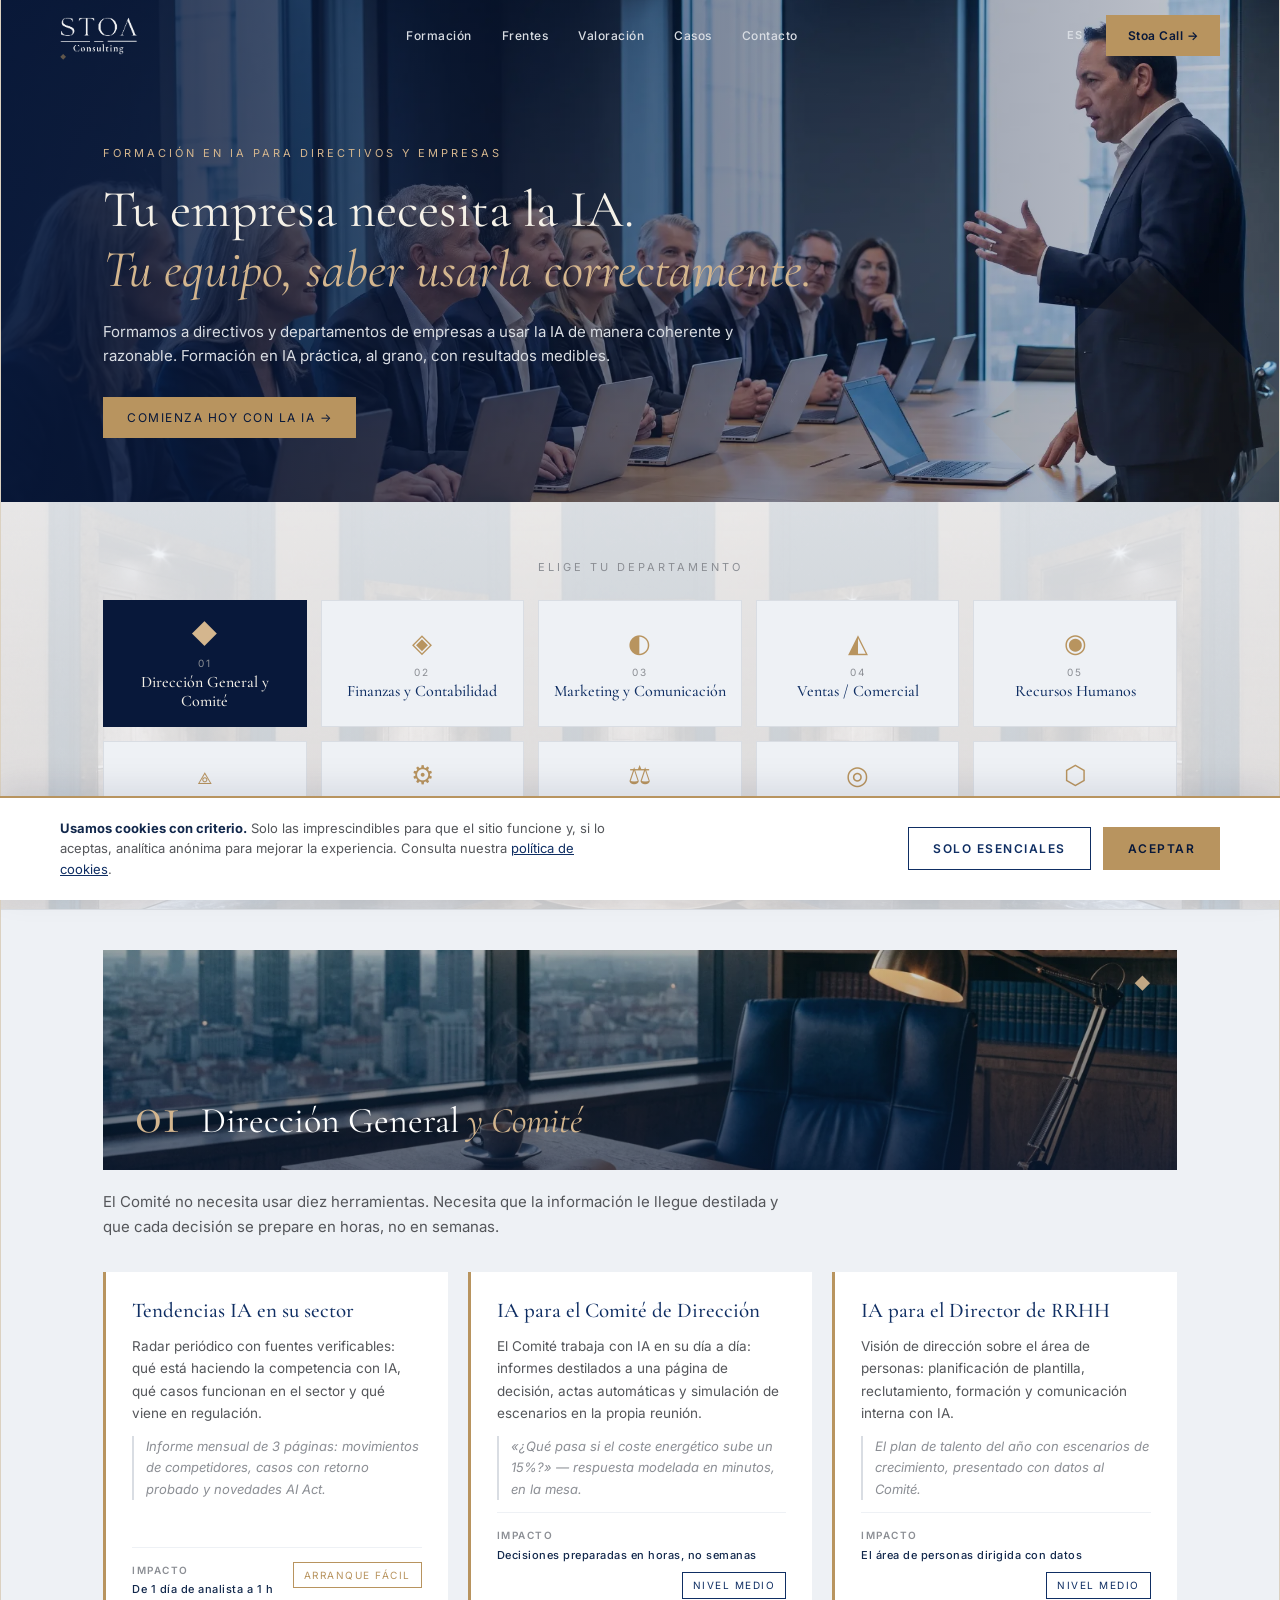
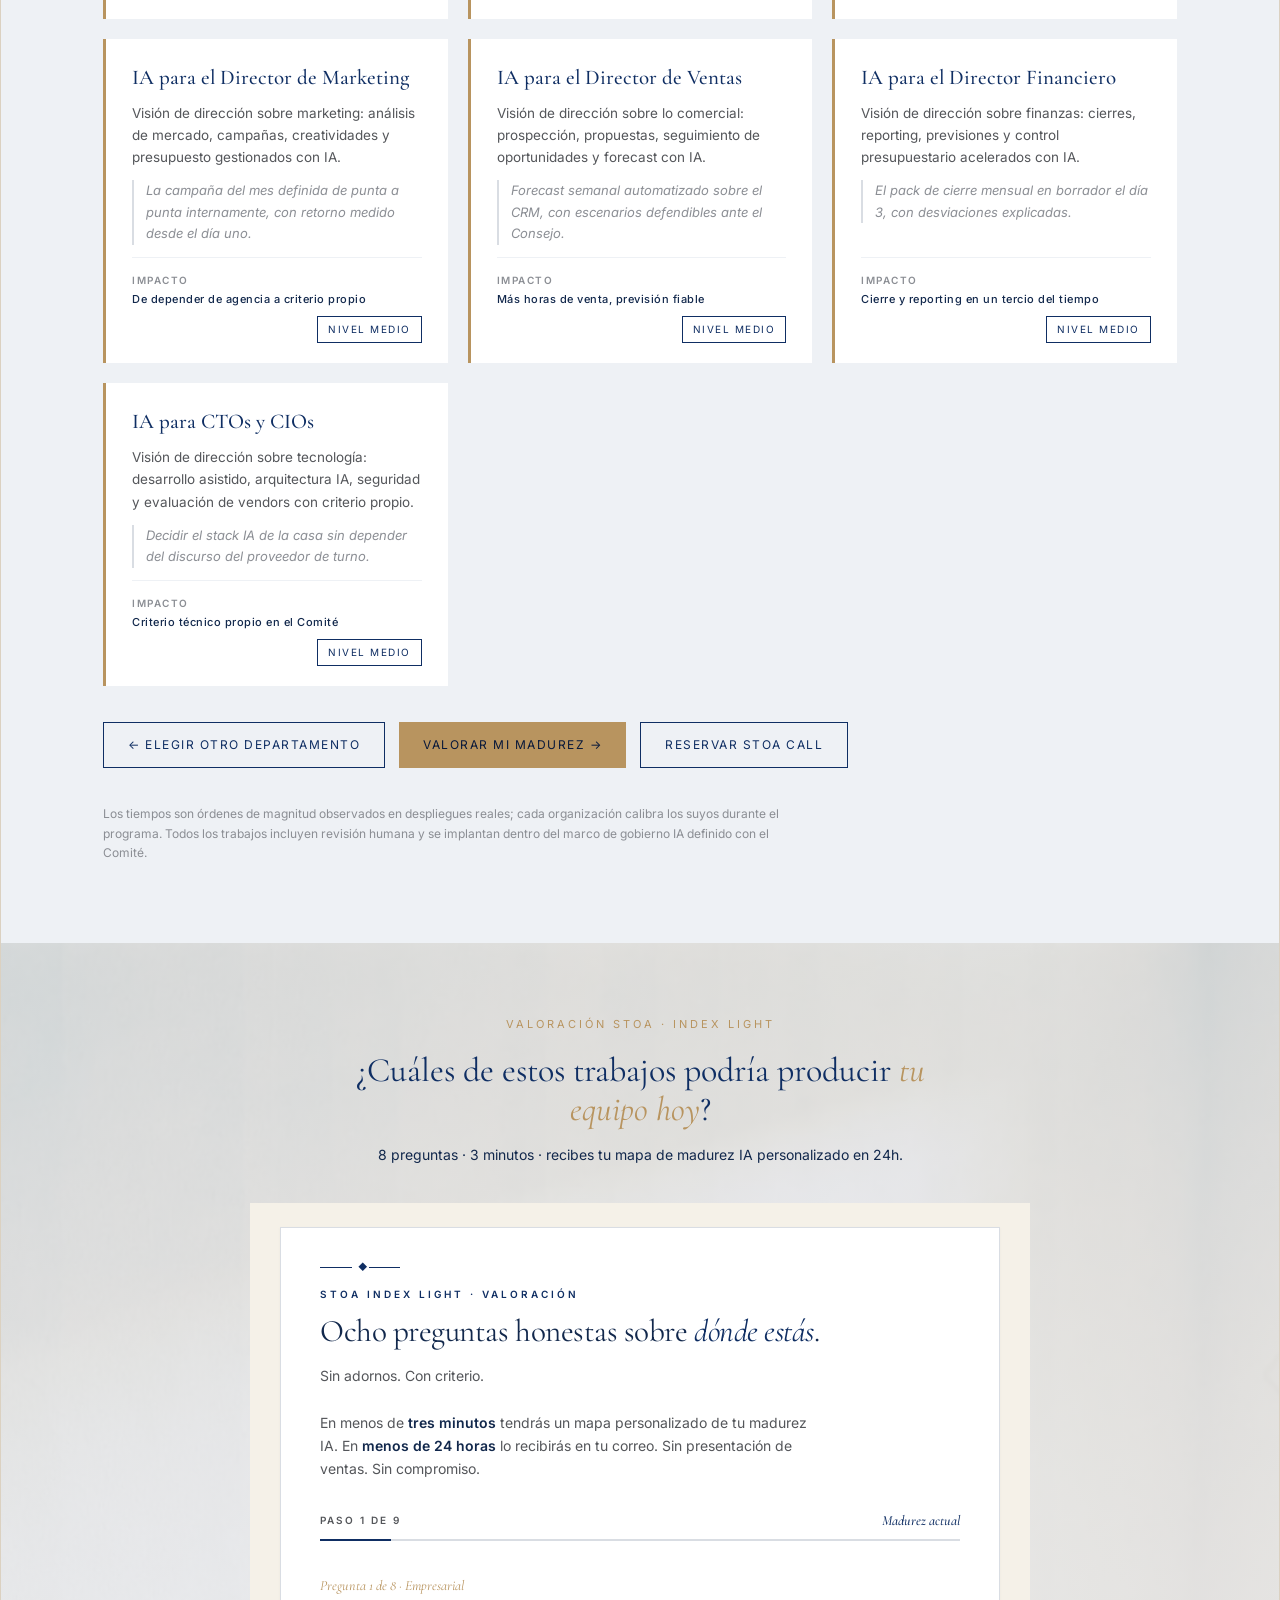
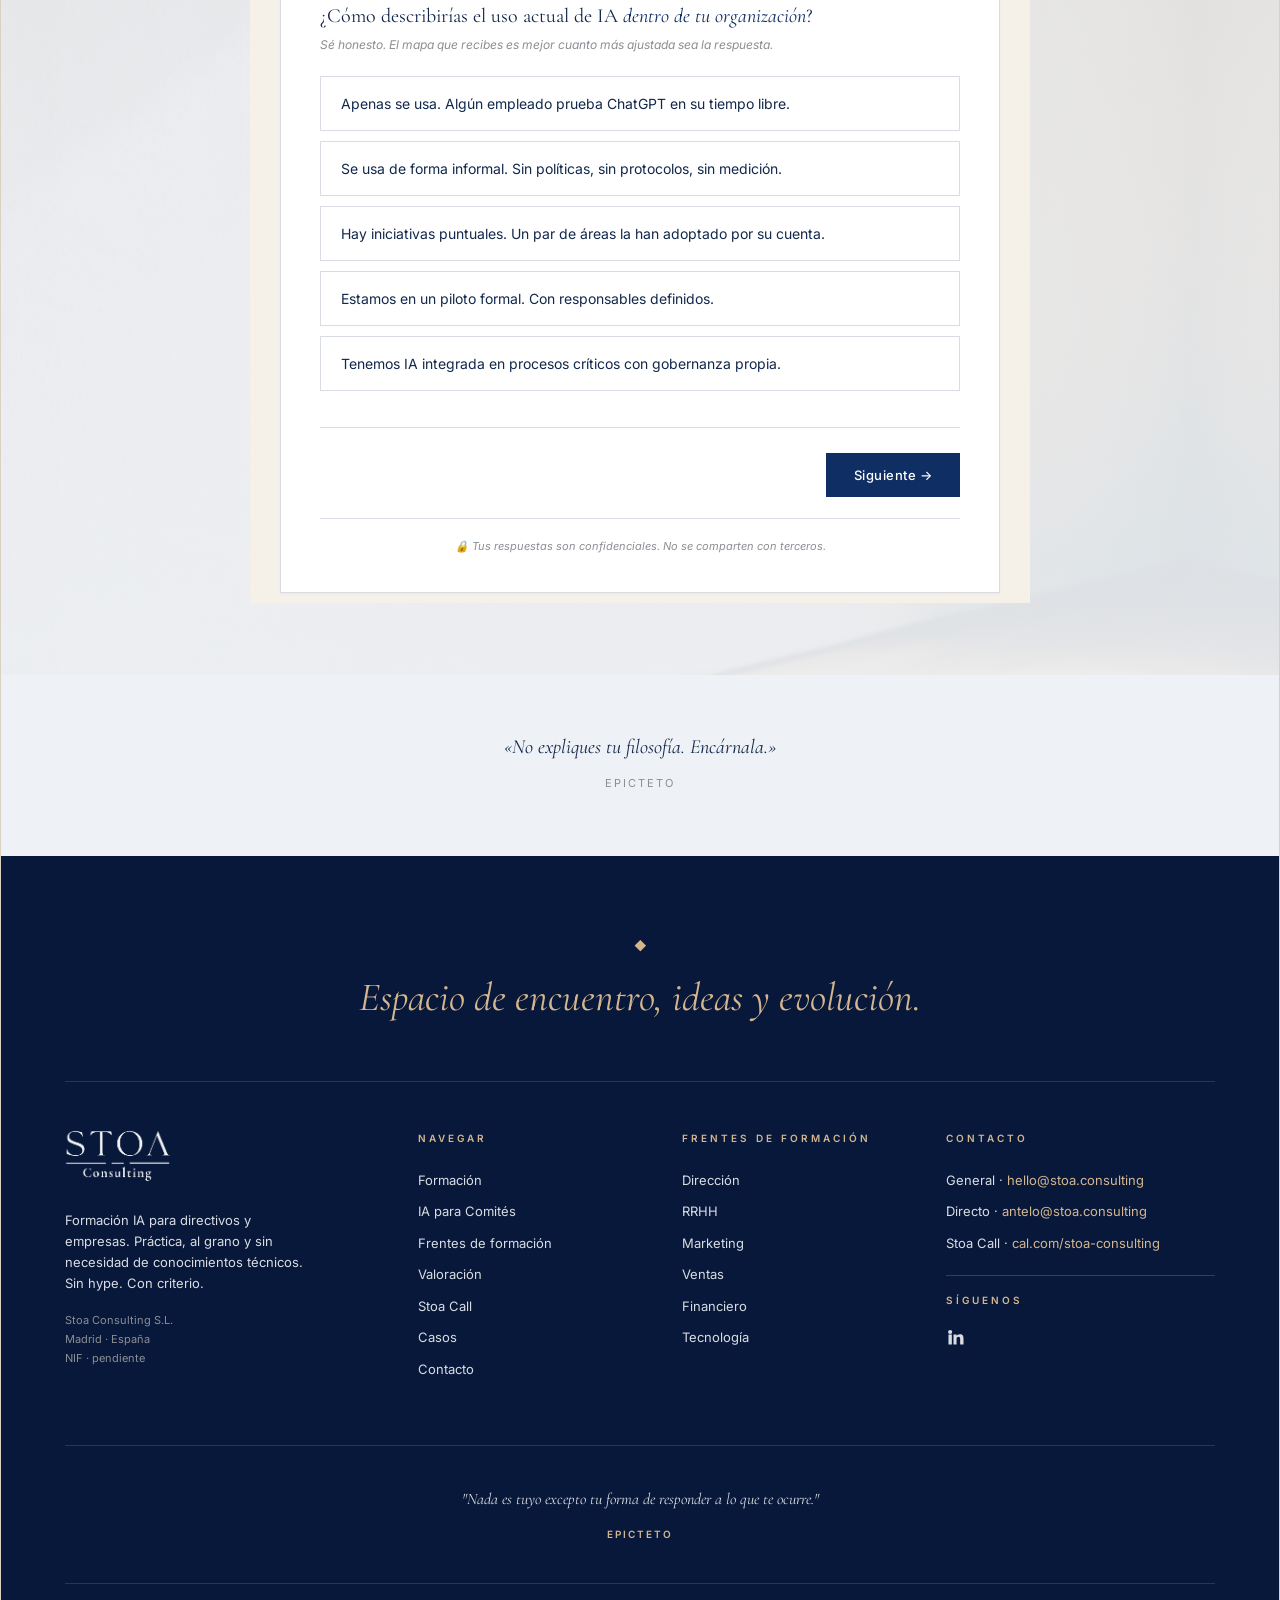
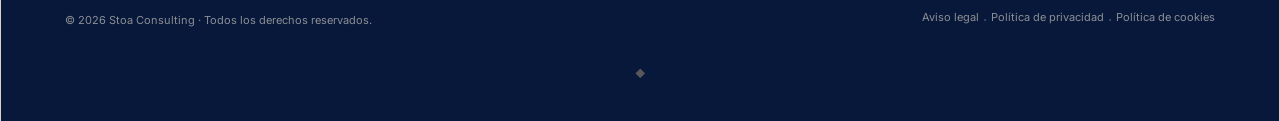
==== commit f5a166b6: "Fotos de sala de juntas con paridad y miradas al ponente - prog_hero_comite.webp: nueva escena later" ====
--- a/index.html
+++ b/index.html
@@ -33,7 +33,7 @@
 /* ── HEADER SITIO ── */
 
 /* ── HERO CON PORTADA ── */
-.hero{position:relative;color:var(--crema);padding:calc(var(--header-h) + 72px) 8% 72px;overflow:hidden;background:linear-gradient(90deg,rgba(8,24,58,.92) 0%,rgba(8,24,58,.55) 48%,rgba(8,24,58,.22) 100%),url('assets/escenas/prog_hero_comite.webp') center 32%/cover no-repeat}
+.hero{position:relative;color:var(--crema);padding:calc(var(--header-h) + 72px) 8% 72px;overflow:hidden;background:linear-gradient(90deg,rgba(8,24,58,.92) 0%,rgba(8,24,58,.55) 48%,rgba(8,24,58,.22) 100%),url('assets/escenas/prog_hero_comite.webp?v=20260729') center 8%/cover no-repeat}
 .hero::after{content:"◆";position:absolute;right:-40px;bottom:-90px;font-size:340px;color:var(--bronze);opacity:.08;line-height:1}
 .eyebrow{font-size:11px;letter-spacing:3px;text-transform:uppercase;color:var(--bronze-light);margin-bottom:18px}
 .hero h1{font-family:var(--serif);font-weight:400;font-size:clamp(30px,4.4vw,52px);line-height:1.15;max-width:820px}
@@ -105,7 +105,7 @@
 .quote p{font-family:var(--serif);font-style:italic;font-size:20px;color:var(--azul-prof)}
 .quote span{display:block;margin-top:10px;font-size:11px;letter-spacing:2px;text-transform:uppercase;color:var(--gris-medio)}
 @media(max-width:640px){.hero{padding:64px 6% 48px}main{padding:0 6% 60px}.dept-banner{height:170px;padding:20px}.dept-banner h2{font-size:28px}.form-embed{height:1050px}}
-</style>
+@media(max-width:760px){.hero{background-position:74% 6%}}</style>
 </head>
 <body>
 <div class="page">
--- a/assets/stoa.css
+++ b/assets/stoa.css
@@ -698,7 +698,7 @@
 .salida em{font-family:var(--serif);font-style:italic;font-size:18px;color:var(--azul-profundo)}
 
 /* Banda fotográfica intermedia */
-.banda{position:relative;height:300px;background-size:cover;background-position:center;display:flex;align-items:flex-end;padding:28px 32px;margin:48px 0}
+.banda{position:relative;height:clamp(360px,32vw,470px);background-size:cover;background-position:center 20%;display:flex;align-items:flex-end;padding:32px 36px;margin:48px 0}
 .banda::before{content:"";position:absolute;inset:0;background:linear-gradient(180deg,rgba(8,24,58,.18),rgba(8,24,58,.74))}
 .banda .fil{position:absolute;top:20px;right:26px;color:var(--bronze-light);font-size:16px;opacity:.9}
 .banda p{position:relative;font-family:var(--serif);font-style:italic;font-size:clamp(20px,2.4vw,30px);color:var(--blanco);max-width:26ch;line-height:1.2;margin:0}
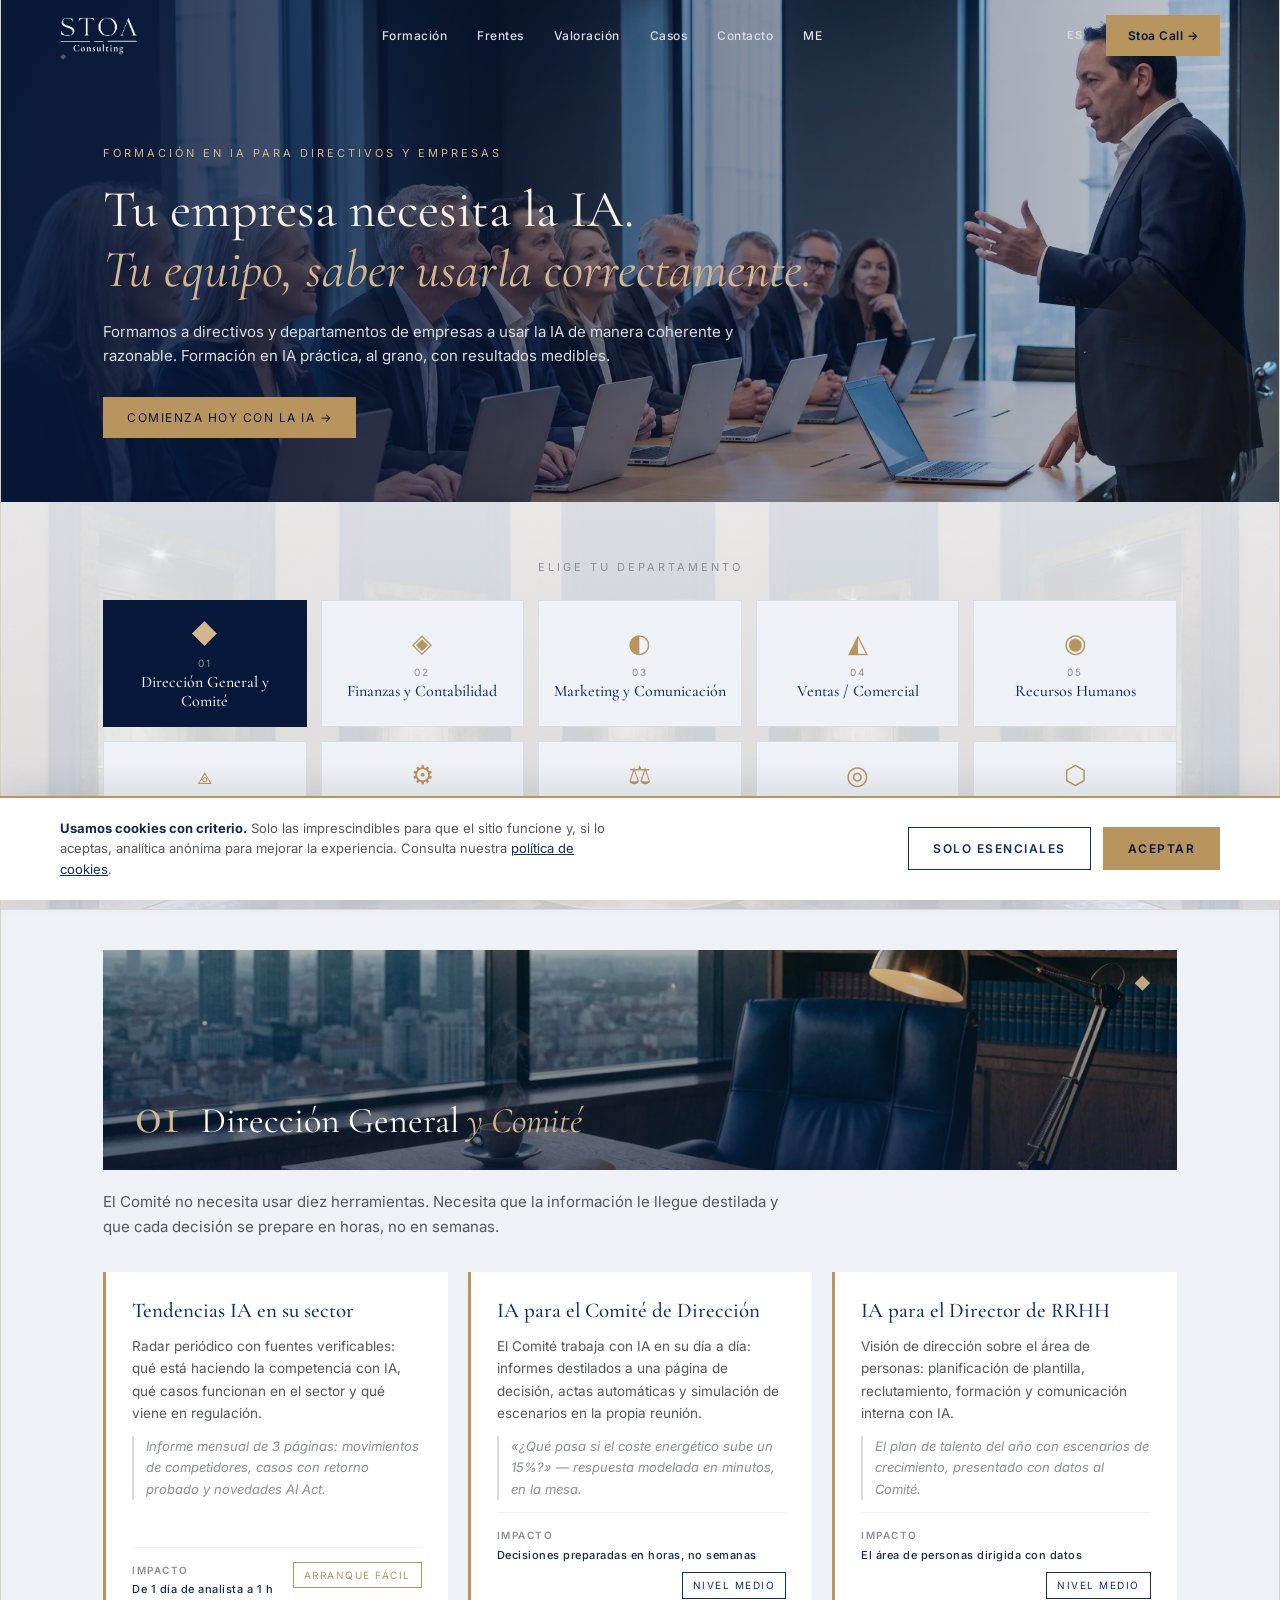
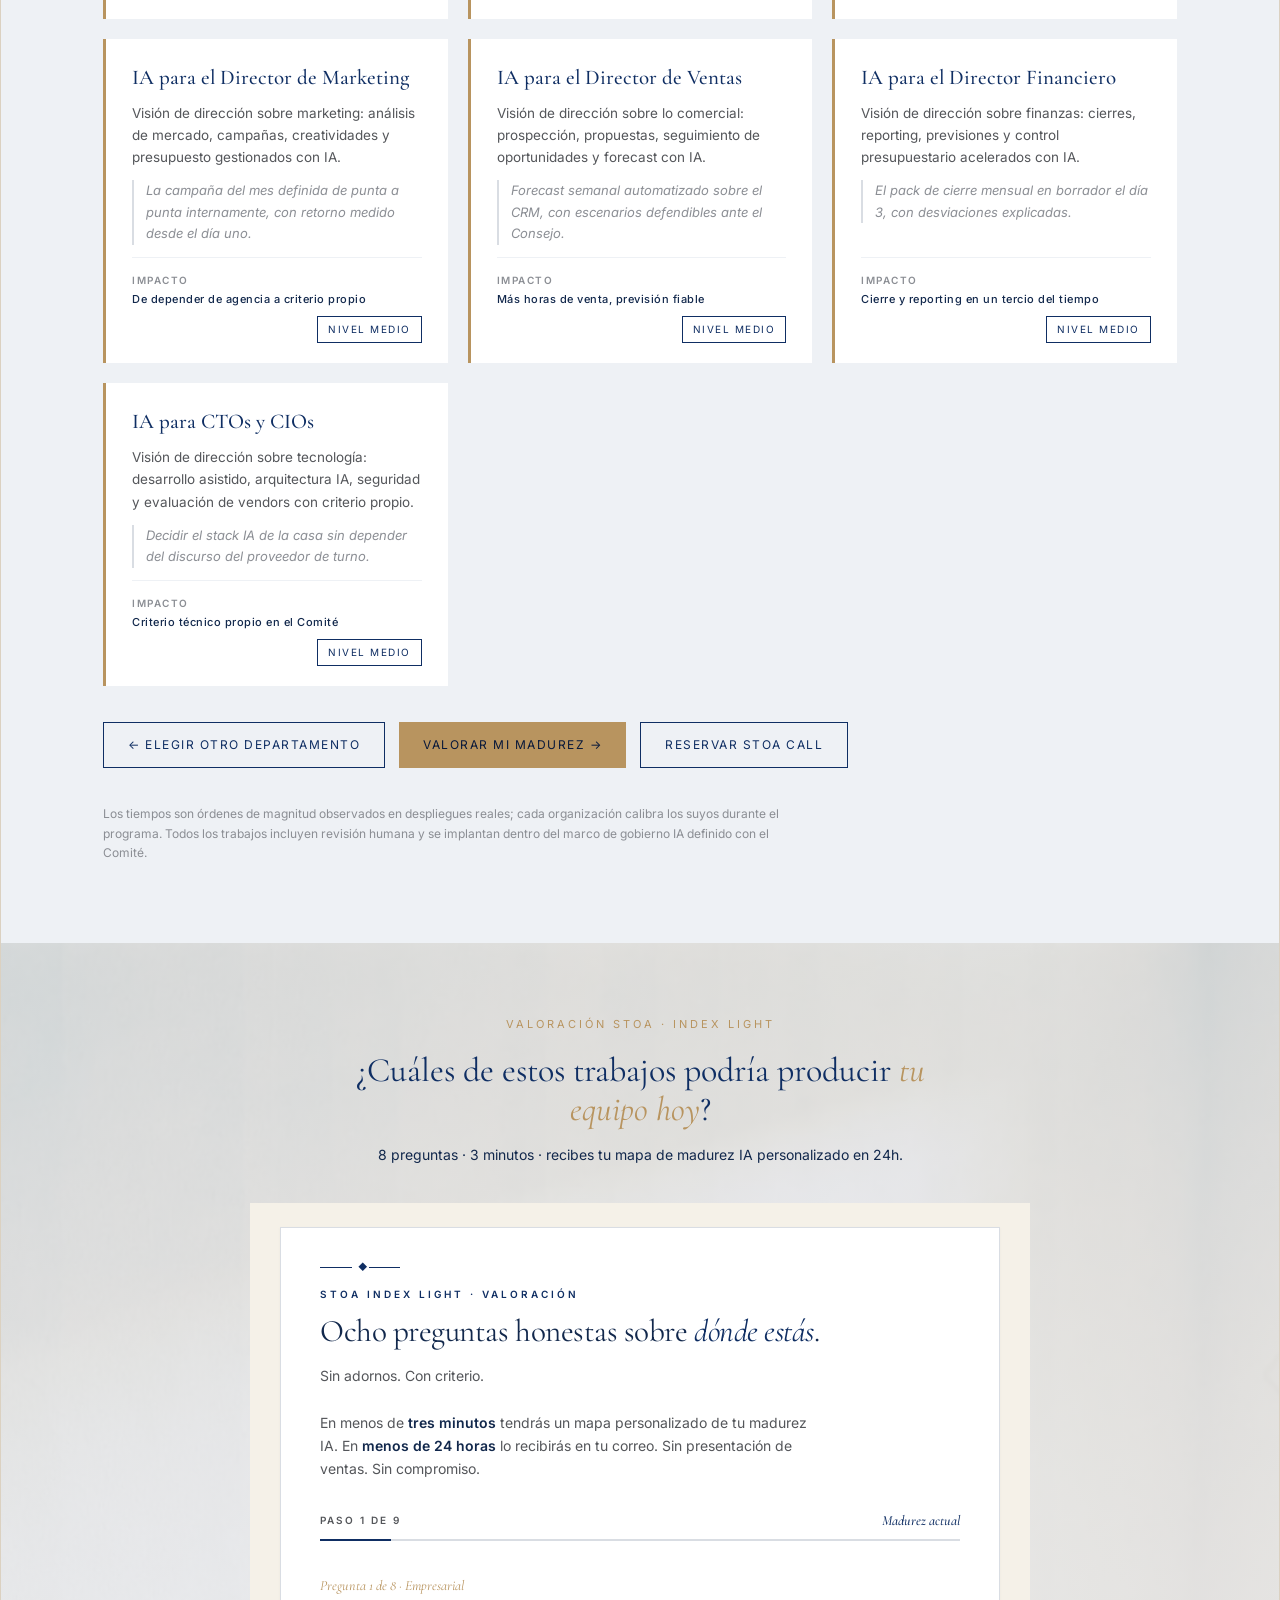
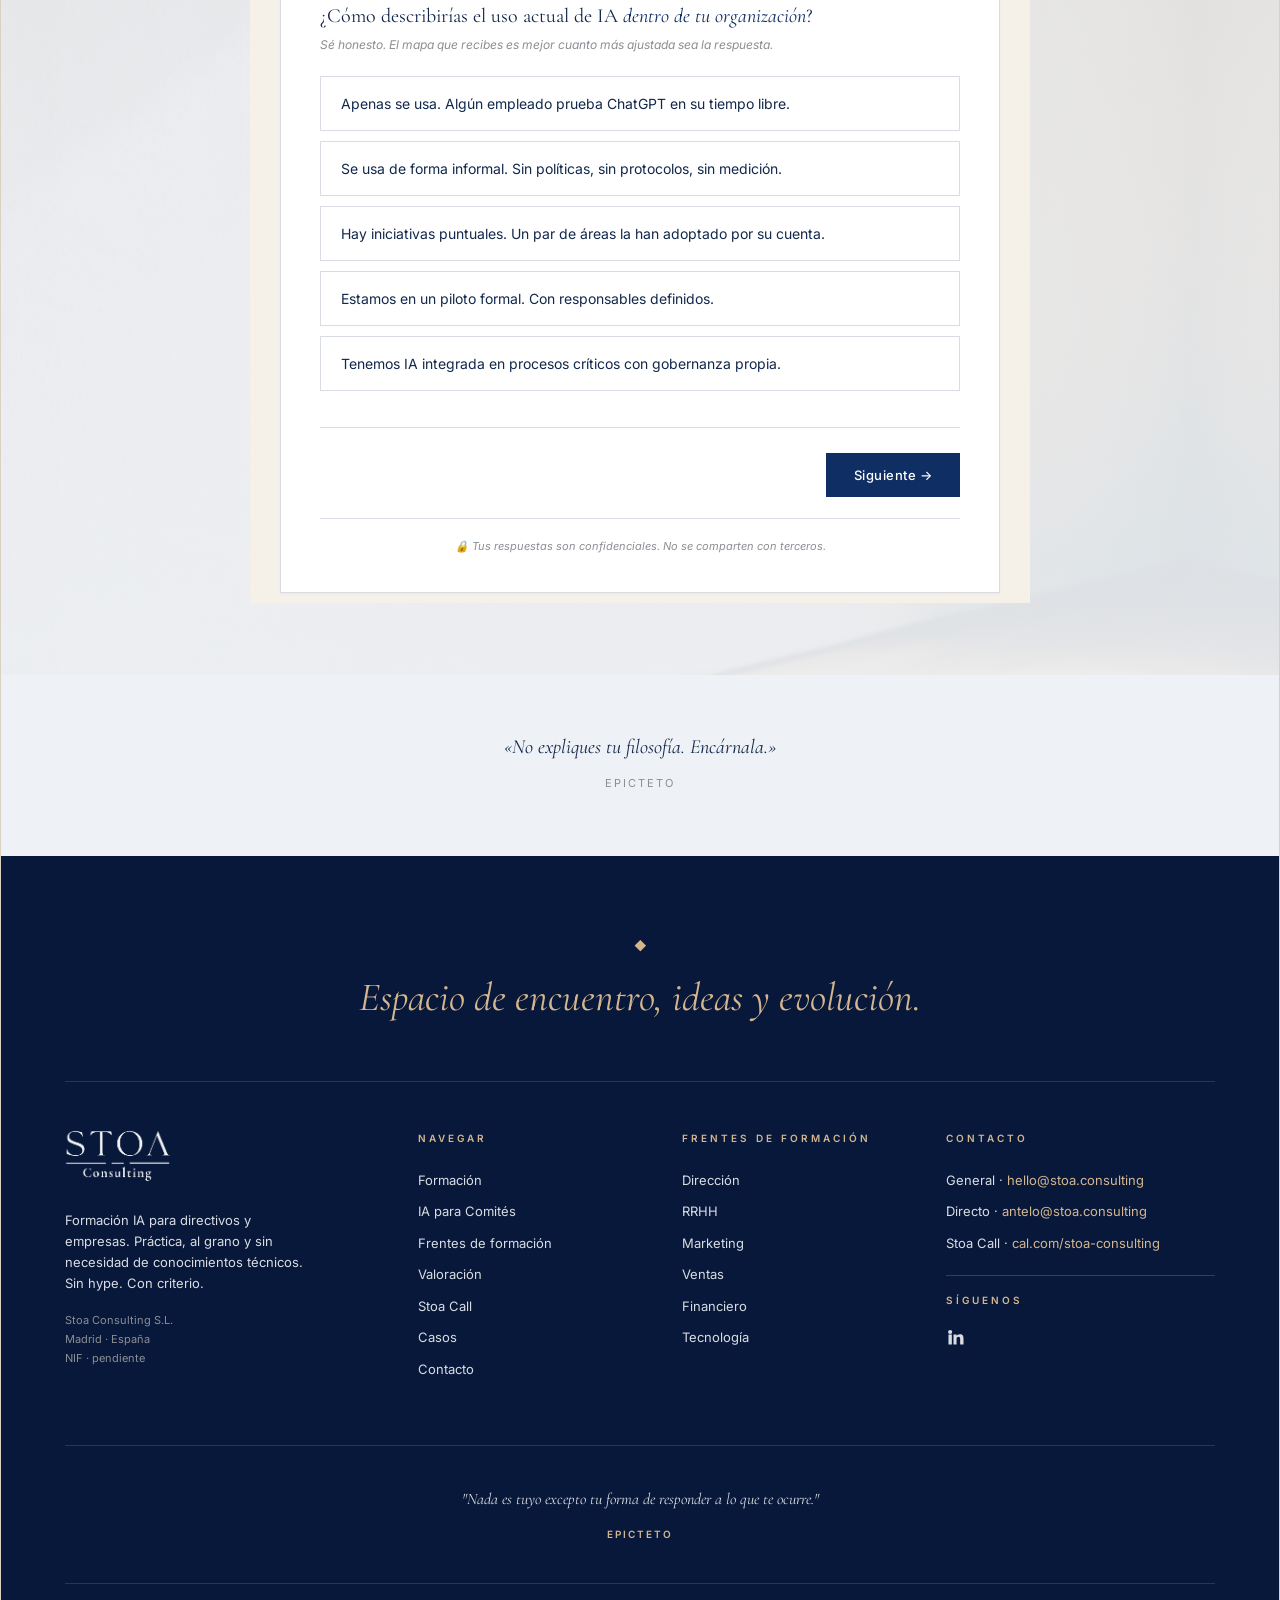
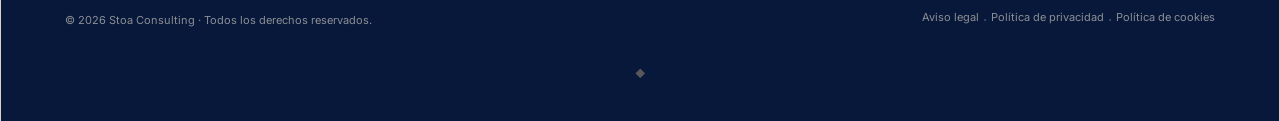
==== commit 8c756f4e: "Menu principal: enlace ME hacia jmantelo.es - Anadido en el nav de escritorio despues de Contacto (9" ====
--- a/index.html
+++ b/index.html
@@ -131,6 +131,7 @@
     <a href="#valoracion" class="nav-link">Valoración</a>
     <a href="casos.html" class="nav-link">Casos</a>
     <a href="contacto.html" class="nav-link">Contacto</a>
+    <a href="https://www.jmantelo.es" class="nav-link nav-me" target="_blank" rel="noopener" title="Jose Manuel Antelo - jmantelo.es">ME</a>
   </nav>
   <div class="header-right">
     <span class="lang">ES</span>
@@ -147,6 +148,7 @@
   <a href="#valoracion">Valoración</a>
   <a href="casos.html">Casos</a>
   <a href="contacto.html">Contacto</a>
+  <a href="https://www.jmantelo.es" target="_blank" rel="noopener" title="Jose Manuel Antelo - jmantelo.es">ME</a>
   <div class="drawer-section">Frentes de formación</div>
   <a href="#departamentos">Dirección</a>
   <a href="#departamentos">RRHH</a>
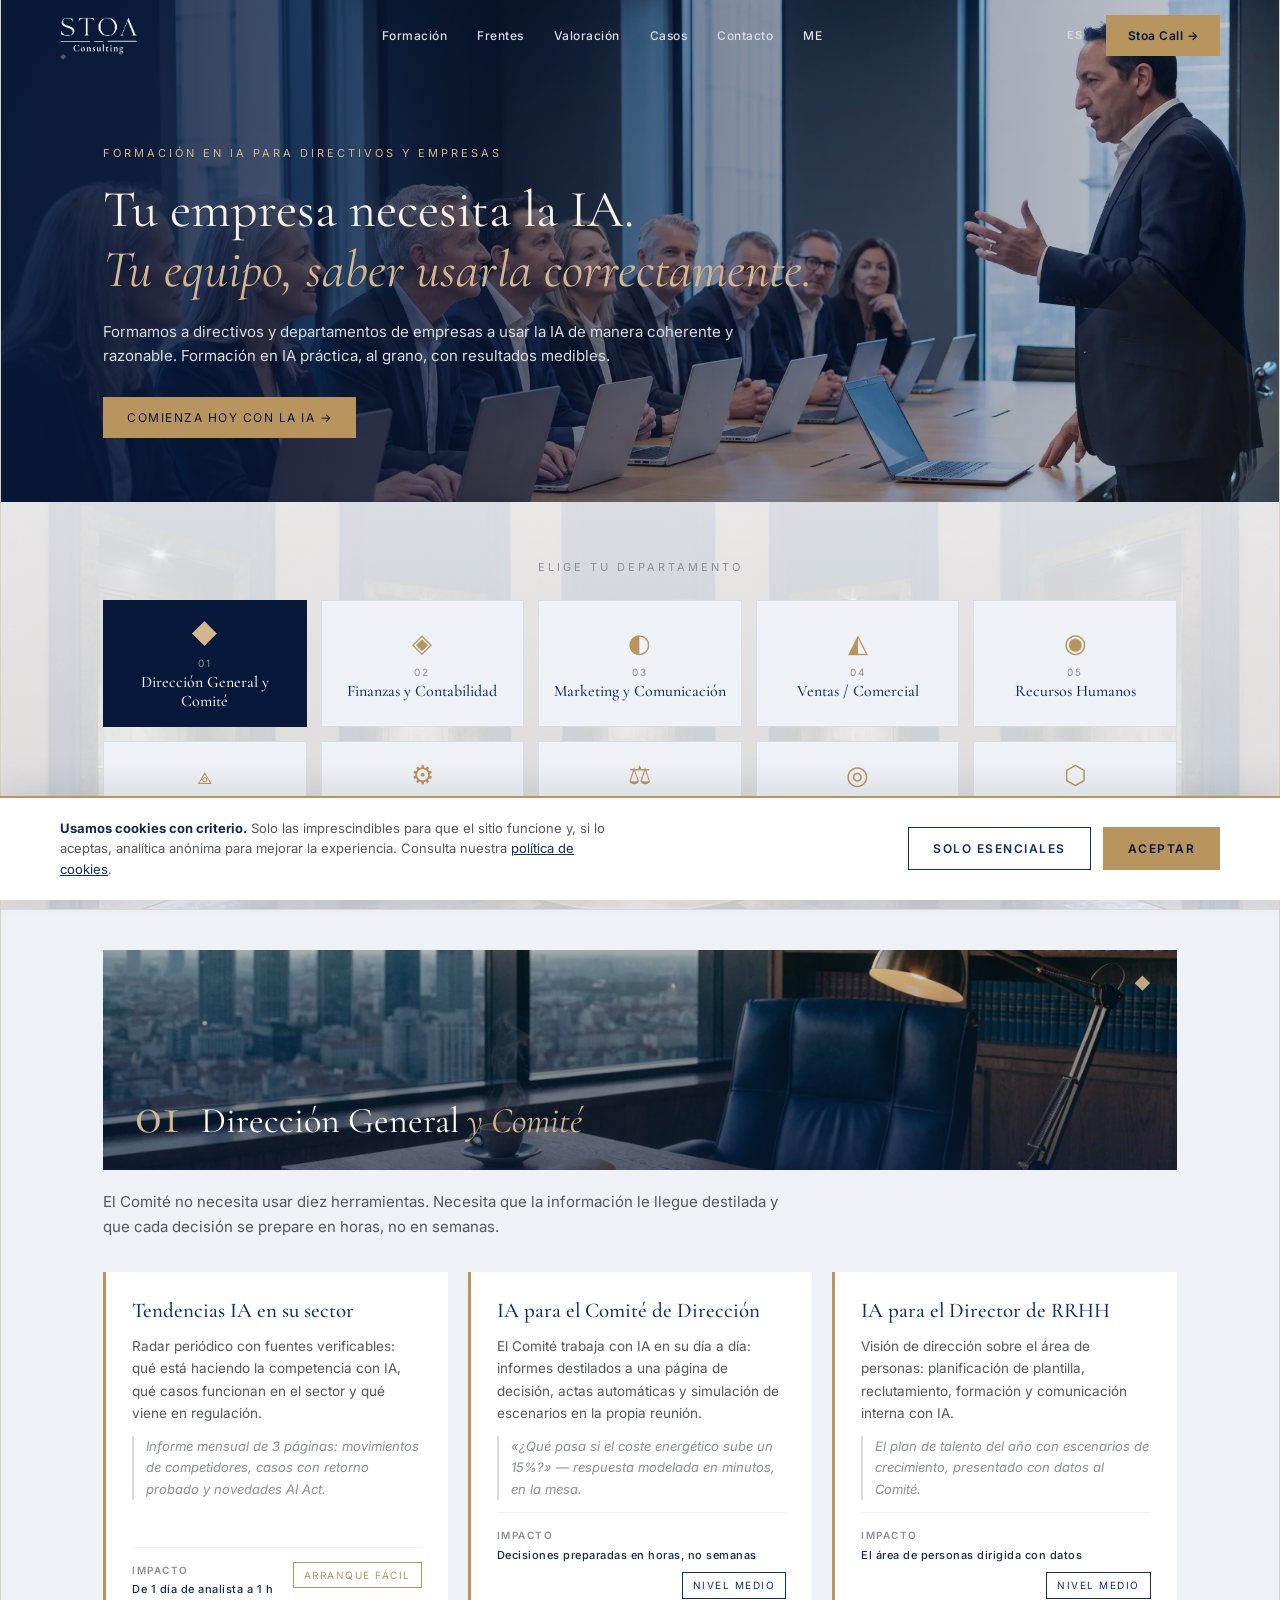
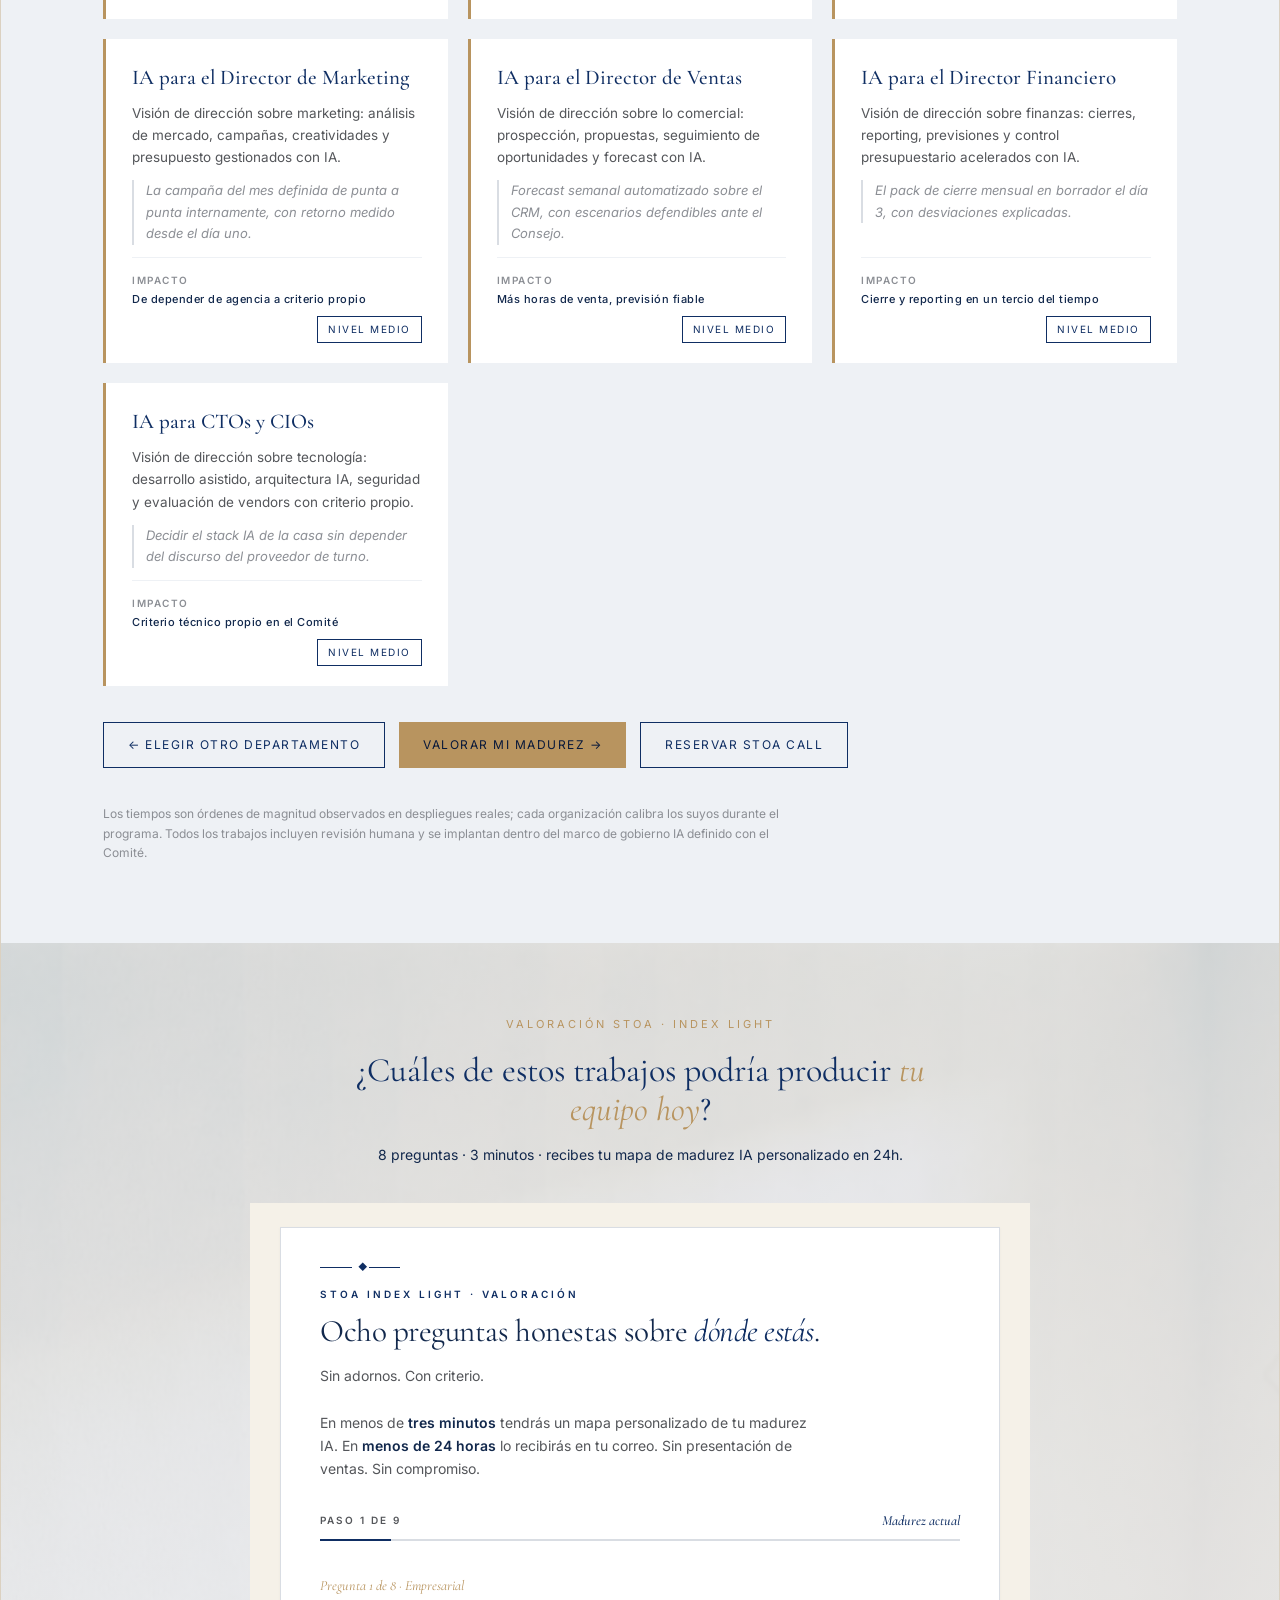
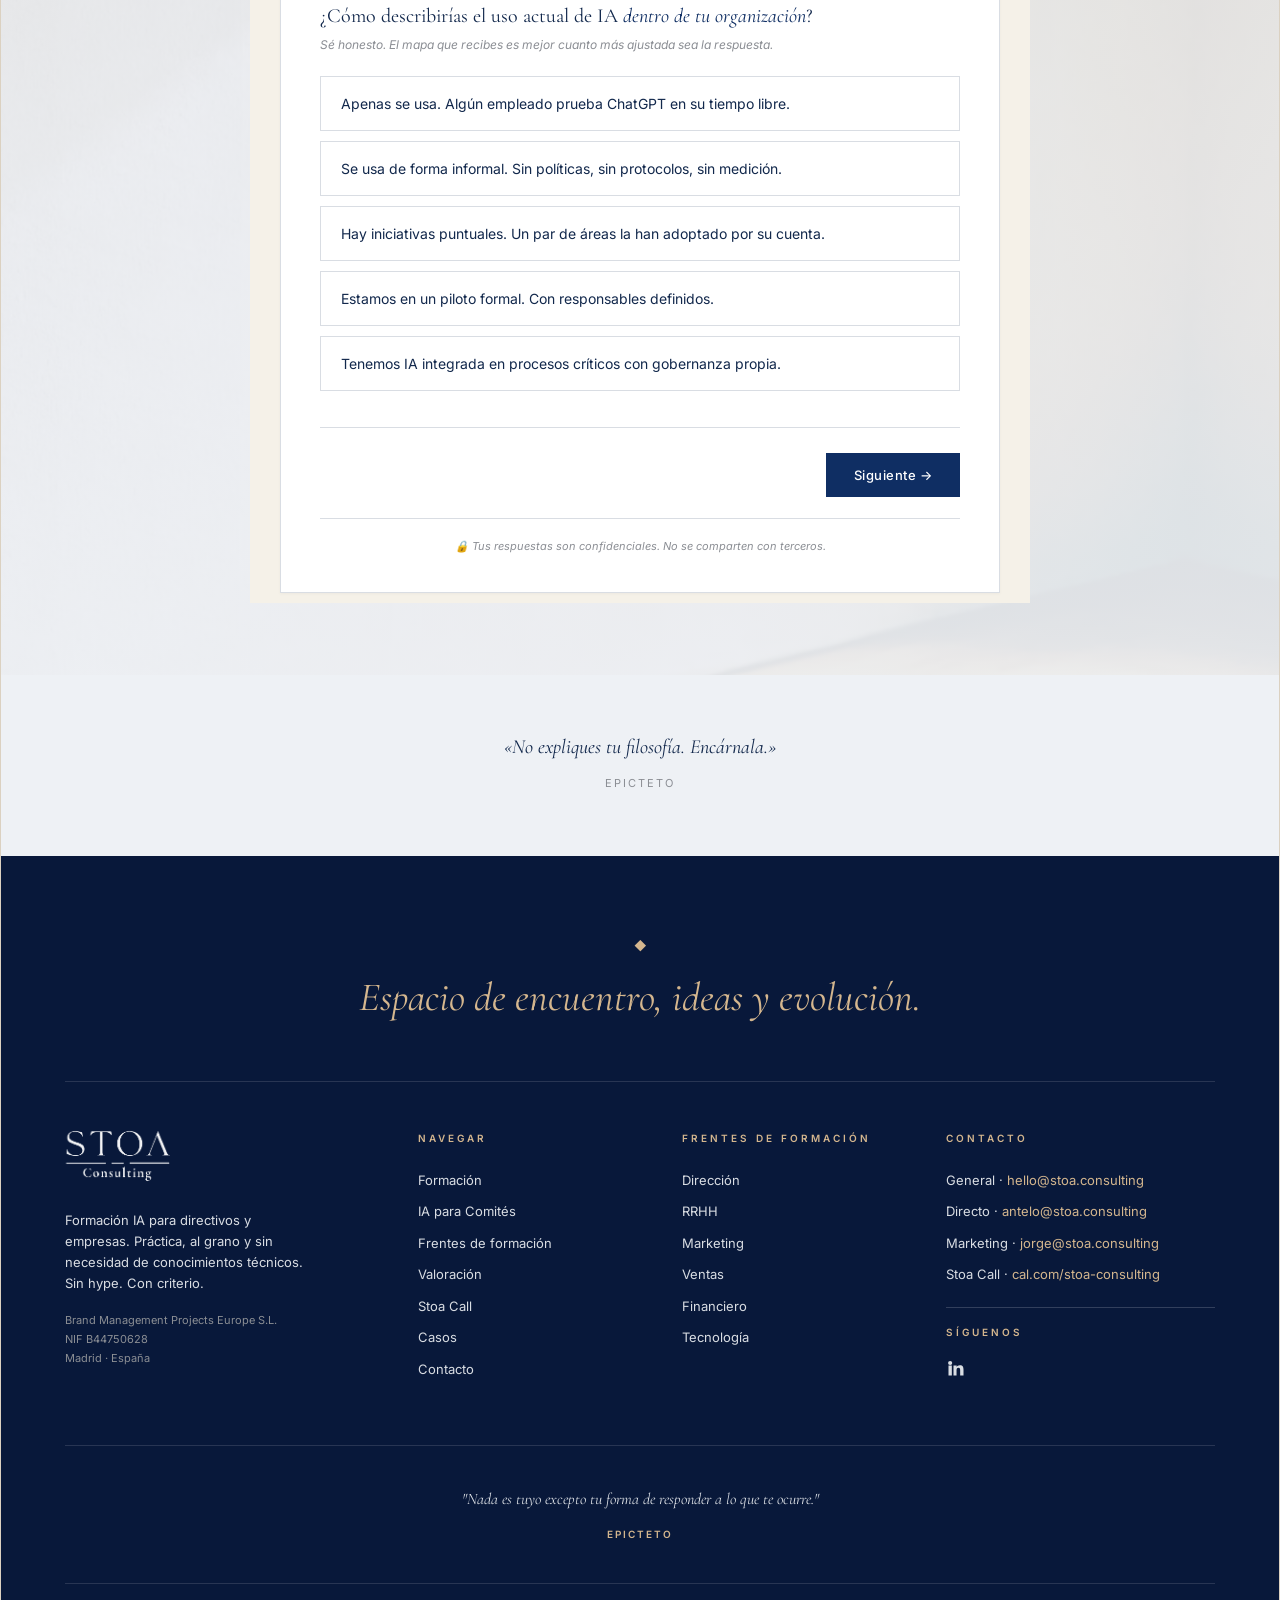
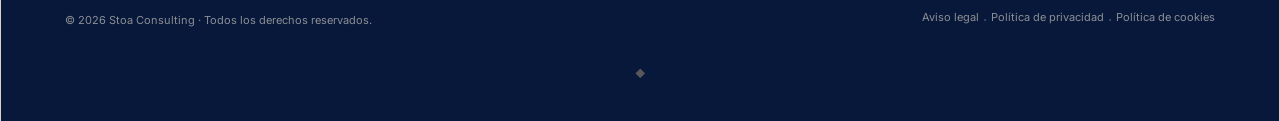
==== commit aa6167c0: "Pie y legales: NIF B44750628 (Brand Management Projects Europe SL) y correo de Marketing (jorge@)" ====
--- a/index.html
+++ b/index.html
@@ -1012,7 +1012,7 @@
     <div class="footer-col">
       <img src="assets/stoa_logo.svg" class="footer-logo" alt="Stoa Consulting">
       <p class="footer-desc">Formación IA para directivos y empresas. Práctica, al grano y sin necesidad de conocimientos técnicos. Sin hype. Con criterio.</p>
-      <p class="footer-address">Stoa Consulting S.L.<br>Madrid · España<br>NIF · pendiente</p>
+      <p class="footer-address">Brand Management Projects Europe S.L.<br>NIF B44750628<br>Madrid · España</p>
     </div>
     <div class="footer-col">
       <span class="eyebrow">Navegar</span>
@@ -1037,6 +1037,7 @@
       <span class="eyebrow">Contacto</span>
       <div class="footer-contact-line">General · <a href="mailto:hello@stoa.consulting">hello@stoa.consulting</a></div>
       <div class="footer-contact-line">Directo · <a href="mailto:antelo@stoa.consulting">antelo@stoa.consulting</a></div>
+      <div class="footer-contact-line">Marketing · <a href="mailto:jorge@stoa.consulting">jorge@stoa.consulting</a></div>
       <div class="footer-contact-line">Stoa Call · <a href="https://cal.com/stoa-consulting-1e59mq/30min" target="_blank" rel="noopener">cal.com/stoa-consulting</a></div>
       <div class="footer-sep"></div>
       <span class="eyebrow">Síguenos</span>
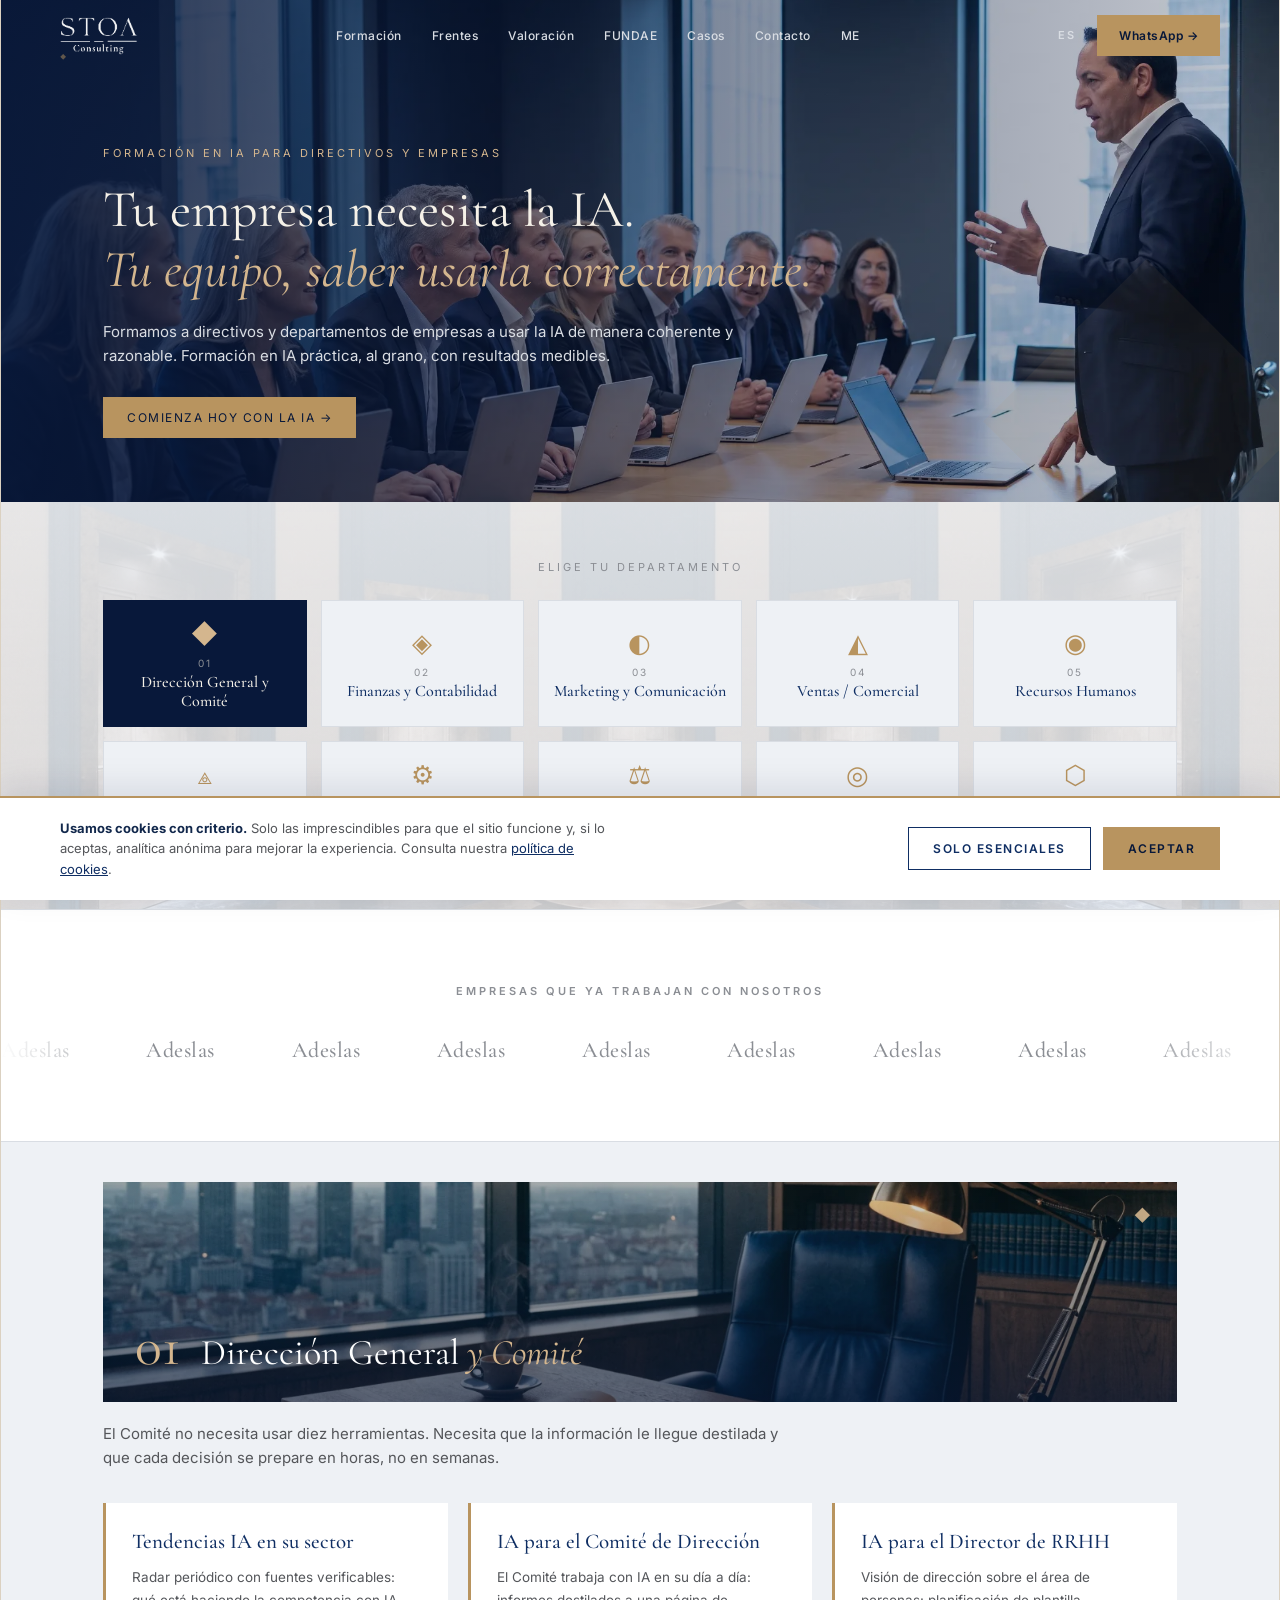
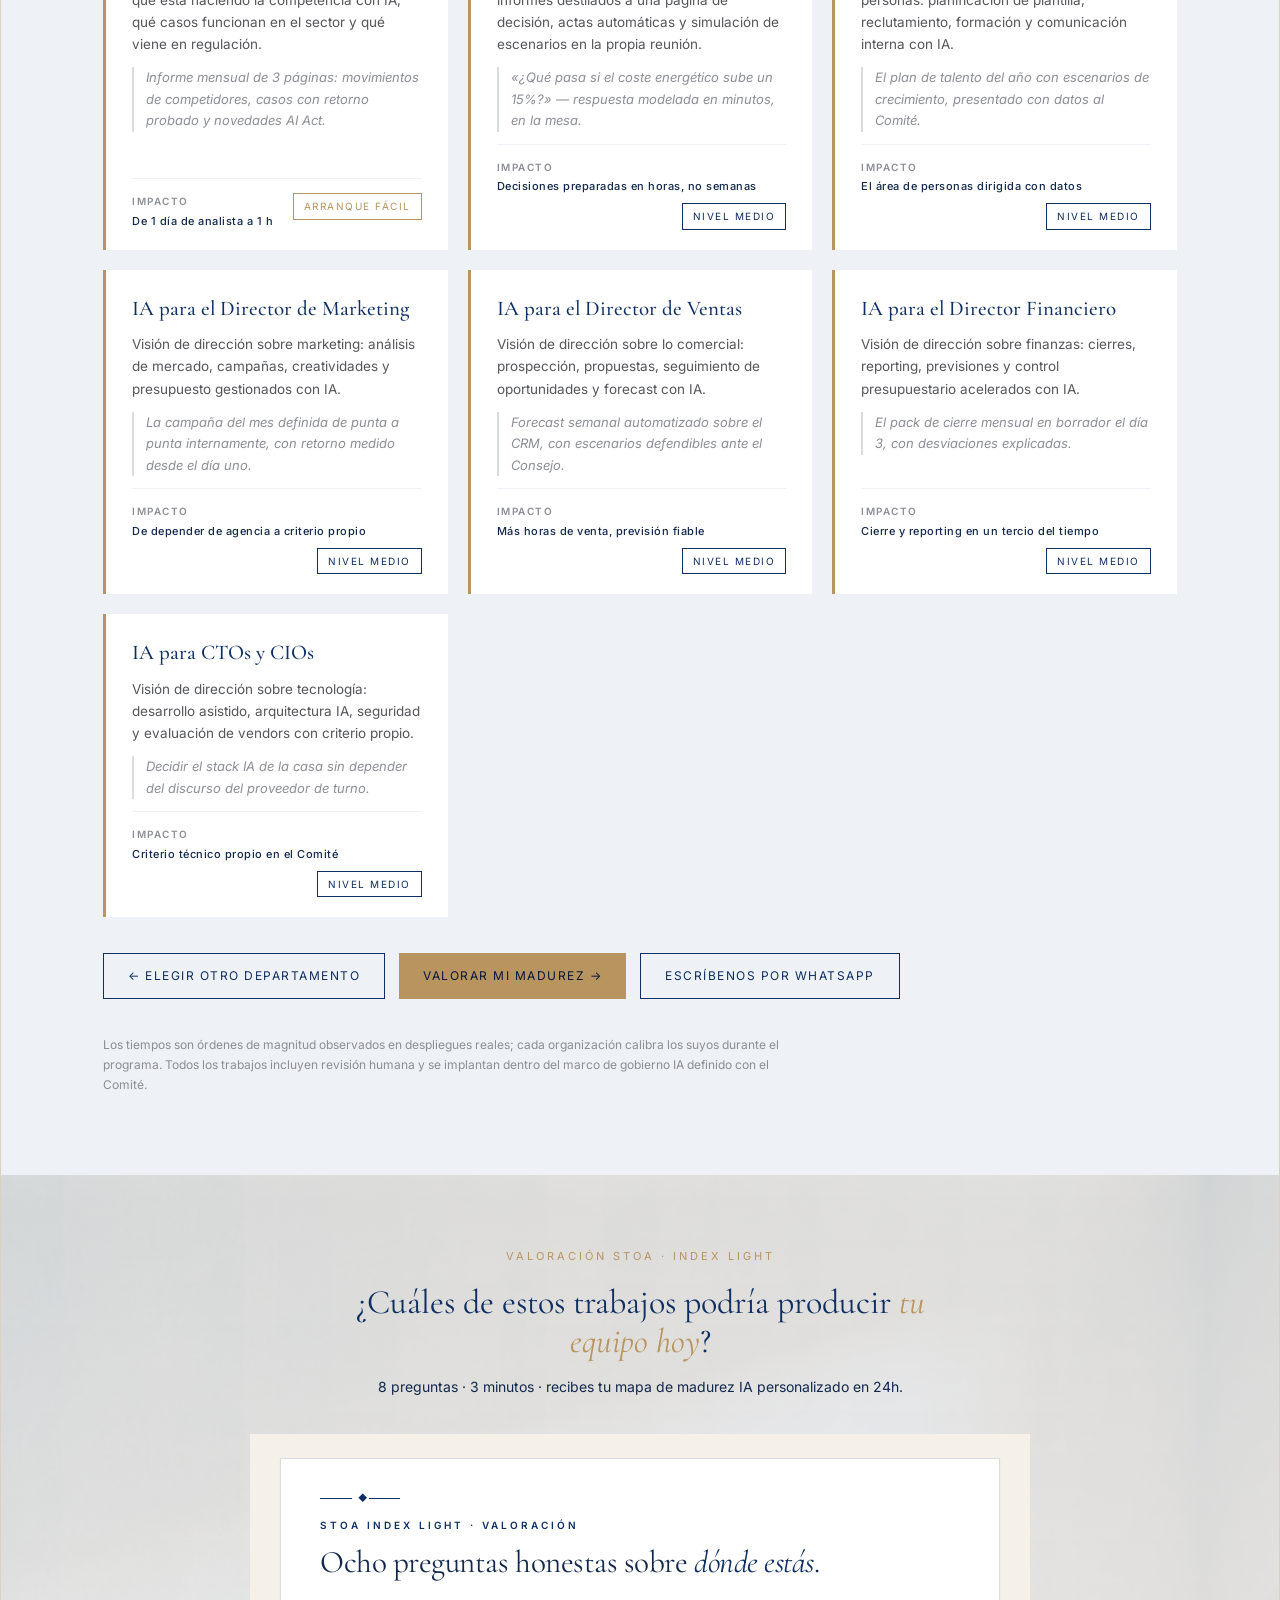
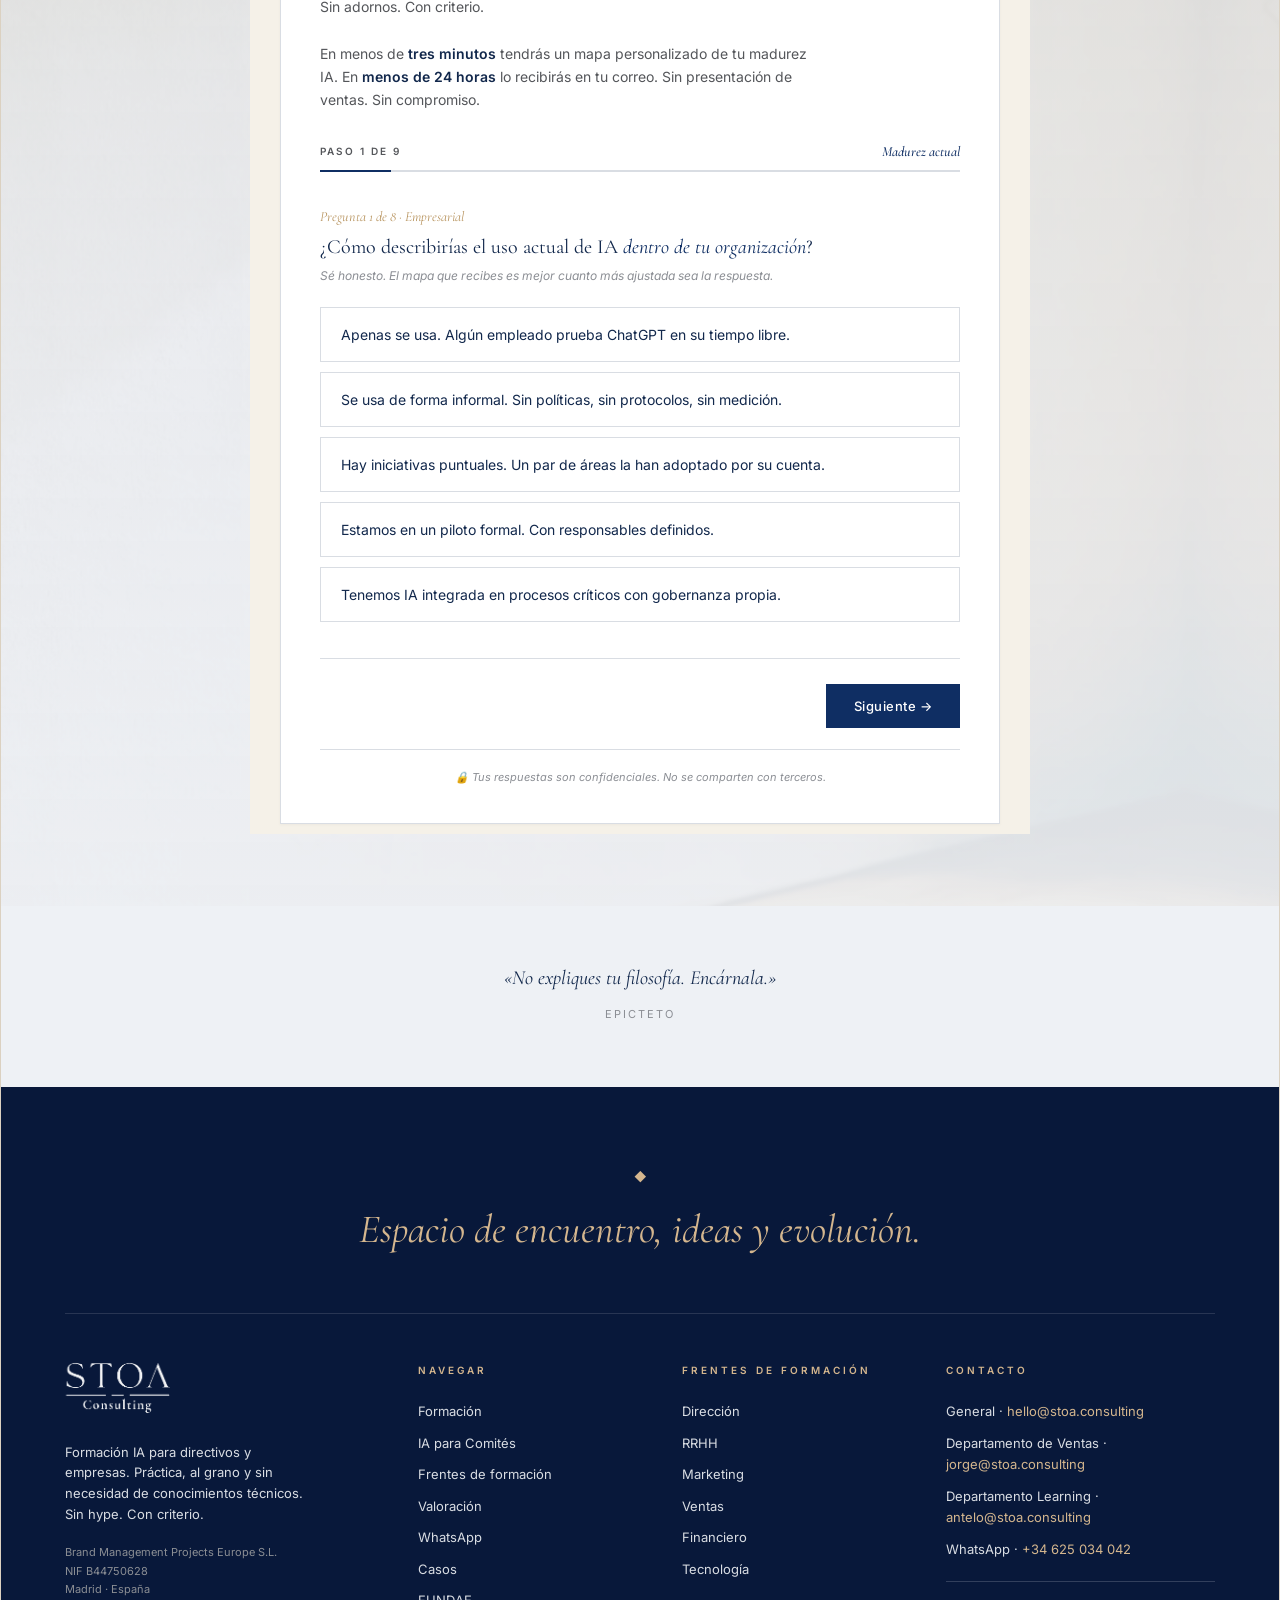
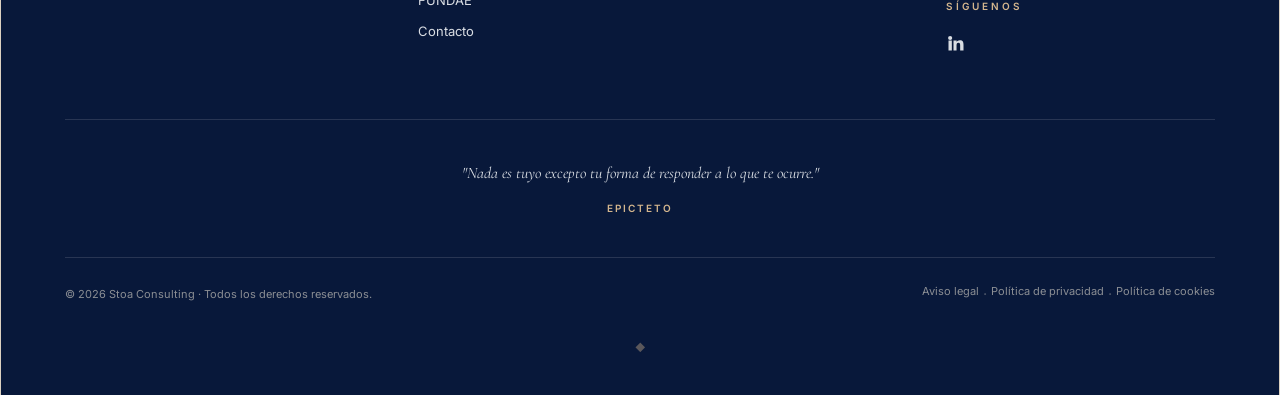
==== commit dc4dcf01: "Nueva página FUNDAE: proceso de bonificación vía Rec Bison Media + enlace en menú, drawer y footer d" ====
--- a/index.html
+++ b/index.html
@@ -59,6 +59,18 @@
 @media(max-width:1000px){.hub-grid{grid-template-columns:repeat(3,1fr)}}
 @media(max-width:560px){.hub-grid{grid-template-columns:repeat(2,1fr)}.hub{padding:28px 6% 32px}}
 
+/* ── CARRUSEL DE LOGOS ── */
+.logos{background:var(--blanco);padding:clamp(40px,7vw,72px) 0;overflow:hidden;border-bottom:1px solid var(--gris-claro)}
+.logos-titulo{font-family:var(--sans);font-size:11px;letter-spacing:3px;text-transform:uppercase;font-weight:600;color:var(--gris-medio);margin:0 0 32px;text-align:center}
+.logos-viewport{position:relative;overflow:hidden;-webkit-mask-image:linear-gradient(to right,transparent,#000 12%,#000 88%,transparent);mask-image:linear-gradient(to right,transparent,#000 12%,#000 88%,transparent)}
+.logos-cinta{display:flex;align-items:center;gap:clamp(40px,6vw,80px);width:max-content;margin:0;padding:0;list-style:none;animation:logos-desplazar var(--duracion,40s) linear infinite;will-change:transform}
+@keyframes logos-desplazar{from{transform:translate3d(0,0,0)}to{transform:translate3d(-50%,0,0)}}
+.logos-viewport:hover .logos-cinta{animation-play-state:paused}
+.logos-item{flex:none;display:flex;align-items:center}
+.logos-item img{display:block;height:clamp(28px,4vw,40px);width:auto;object-fit:contain;filter:grayscale(1);opacity:.55;transition:filter .2s,opacity .2s}
+.logos-item img:hover{filter:none;opacity:1}
+.logos-item .logo-texto{font-family:var(--serif);font-size:clamp(17px,2.2vw,22px);font-weight:500;color:var(--gris-medio);letter-spacing:.5px;white-space:nowrap}
+
 /* ── SECCIÓN DEPARTAMENTO ── */
 main{padding:0 8% 80px}
 .dept{display:none;padding-top:40px}
@@ -129,13 +141,14 @@
       </div>
     </div>
     <a href="#valoracion" class="nav-link">Valoración</a>
+    <a href="fundae.html" class="nav-link">FUNDAE</a>
     <a href="casos.html" class="nav-link">Casos</a>
     <a href="contacto.html" class="nav-link">Contacto</a>
     <a href="https://www.jmantelo.es" class="nav-link nav-me" target="_blank" rel="noopener" title="Jose Manuel Antelo - jmantelo.es">ME</a>
   </nav>
   <div class="header-right">
     <span class="lang">ES</span>
-    <a href="https://cal.com/stoa-consulting-1e59mq/30min" class="header-cta" target="_blank" rel="noopener">Stoa Call →</a>
+    <a href="https://wa.me/34625034042?text=Hello%20STOA%20quiero%20m%C3%A1s%20informaci%C3%B3n" class="header-cta" target="_blank" rel="noopener">WhatsApp →</a>
     <button class="hamburger" aria-label="Abrir menú"><span></span><span></span><span></span></button>
   </div>
 </header>
@@ -146,6 +159,7 @@
   <button class="drawer-close" aria-label="Cerrar menú">&times;</button>
   <a href="programas.html">Formación</a>
   <a href="#valoracion">Valoración</a>
+  <a href="fundae.html">FUNDAE</a>
   <a href="casos.html">Casos</a>
   <a href="contacto.html">Contacto</a>
   <a href="https://www.jmantelo.es" target="_blank" rel="noopener" title="Jose Manuel Antelo - jmantelo.es">ME</a>
@@ -171,6 +185,14 @@
 <section class="hub" id="departamentos">
   <div class="hub-title">Elige tu departamento</div>
   <div class="hub-grid" id="hub"></div>
+</section>
+
+<!-- ===== CARRUSEL DE LOGOS (CSS puro, sin JS) ===== -->
+<section class="logos" aria-labelledby="logos-titulo">
+  <h2 id="logos-titulo" class="logos-titulo">Empresas que ya trabajan con nosotros</h2>
+  <div class="logos-viewport">
+    <ul class="logos-cinta" id="logos-cinta" style="--duracion:40s"></ul>
+  </div>
 </section>
 
 <main id="main"></main>
@@ -1020,8 +1042,9 @@
       <a href="programa-ia-comites.html">IA para Comités</a>
       <a href="#departamentos">Frentes de formación</a>
       <a href="#valoracion">Valoración</a>
-      <a href="https://cal.com/stoa-consulting-1e59mq/30min" target="_blank" rel="noopener">Stoa Call</a>
+      <a href="https://wa.me/34625034042?text=Hello%20STOA%20quiero%20m%C3%A1s%20informaci%C3%B3n" target="_blank" rel="noopener">WhatsApp</a>
       <a href="casos.html">Casos</a>
+      <a href="fundae.html">FUNDAE</a>
       <a href="contacto.html">Contacto</a>
     </div>
     <div class="footer-col">
@@ -1036,9 +1059,9 @@
     <div class="footer-col">
       <span class="eyebrow">Contacto</span>
       <div class="footer-contact-line">General · <a href="mailto:hello@stoa.consulting">hello@stoa.consulting</a></div>
-      <div class="footer-contact-line">Directo · <a href="mailto:antelo@stoa.consulting">antelo@stoa.consulting</a></div>
-      <div class="footer-contact-line">Marketing · <a href="mailto:jorge@stoa.consulting">jorge@stoa.consulting</a></div>
-      <div class="footer-contact-line">Stoa Call · <a href="https://cal.com/stoa-consulting-1e59mq/30min" target="_blank" rel="noopener">cal.com/stoa-consulting</a></div>
+      <div class="footer-contact-line">Departamento de Ventas · <a href="mailto:jorge@stoa.consulting">jorge@stoa.consulting</a></div>
+      <div class="footer-contact-line">Departamento Learning · <a href="mailto:antelo@stoa.consulting">antelo@stoa.consulting</a></div>
+      <div class="footer-contact-line">WhatsApp · <a href="https://wa.me/34625034042?text=Hello%20STOA%20quiero%20m%C3%A1s%20informaci%C3%B3n" target="_blank" rel="noopener">+34 625 034 042</a></div>
       <div class="footer-sep"></div>
       <span class="eyebrow">Síguenos</span>
       <div class="footer-social">
@@ -1239,7 +1262,7 @@
     <div class="dept-cta">
       <a class="btn-ghost" href="#departamentos">← Elegir otro departamento</a>
       <a class="btn-primary" href="#valoracion">Valorar mi madurez →</a>
-      <a class="btn-ghost" href="https://cal.com/stoa-consulting-1e59mq/30min" target="_blank" rel="noopener">Reservar Stoa Call</a>
+      <a class="btn-ghost" href="https://wa.me/34625034042?text=Hello%20STOA%20quiero%20m%C3%A1s%20informaci%C3%B3n" target="_blank" rel="noopener">Escríbenos por WhatsApp</a>
     </div>
     <p class="nota">Los tiempos son órdenes de magnitud observados en despliegues reales; cada organización calibra los suyos durante el programa. Todos los trabajos incluyen revisión humana y se implantan dentro del marco de gobierno IA definido con el Comité.</p>
   `;
@@ -1254,6 +1277,24 @@
 
 document.querySelectorAll('.door')[0].classList.add('active');
 document.querySelectorAll('.dept')[0].classList.add('visible');
+
+/* ── Carrusel de logos: cinta duplicada para bucle sin costura ── */
+const LOGOS = [
+  {nombre:'Adeslas', src:'assets/logos/adeslas.svg'}
+];
+const cinta = document.getElementById('logos-cinta');
+let serie = [];
+while (serie.length < 8) serie = serie.concat(LOGOS);
+[...serie, ...serie].forEach((l,i)=>{
+  const li = document.createElement('li');
+  li.className='logos-item';
+  if(i >= serie.length) li.setAttribute('aria-hidden','true');
+  const img = document.createElement('img');
+  img.src = l.src; img.alt = l.nombre; img.loading = 'lazy';
+  img.onerror = () => { const s=document.createElement('span'); s.className='logo-texto'; s.textContent=l.nombre; img.replaceWith(s); };
+  li.appendChild(img);
+  cinta.appendChild(li);
+});
 </script>
 </div>
 </body>
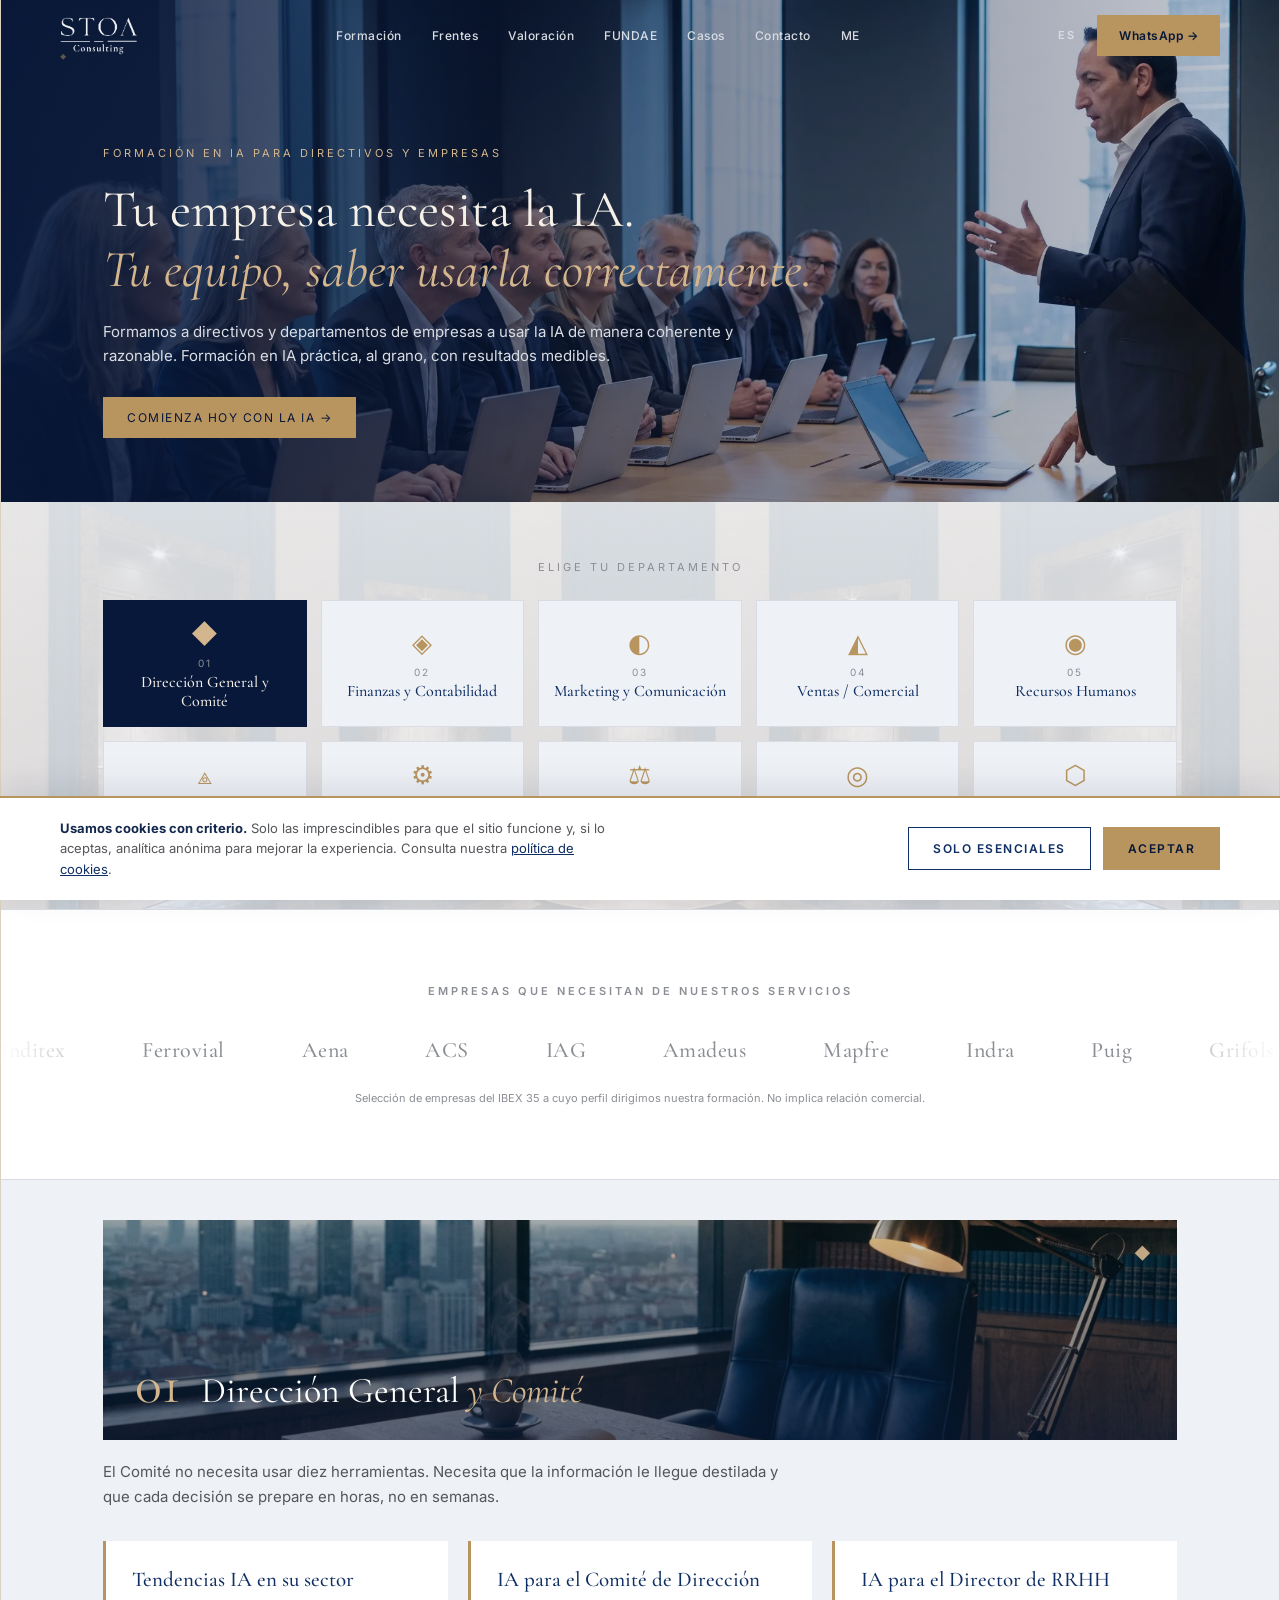
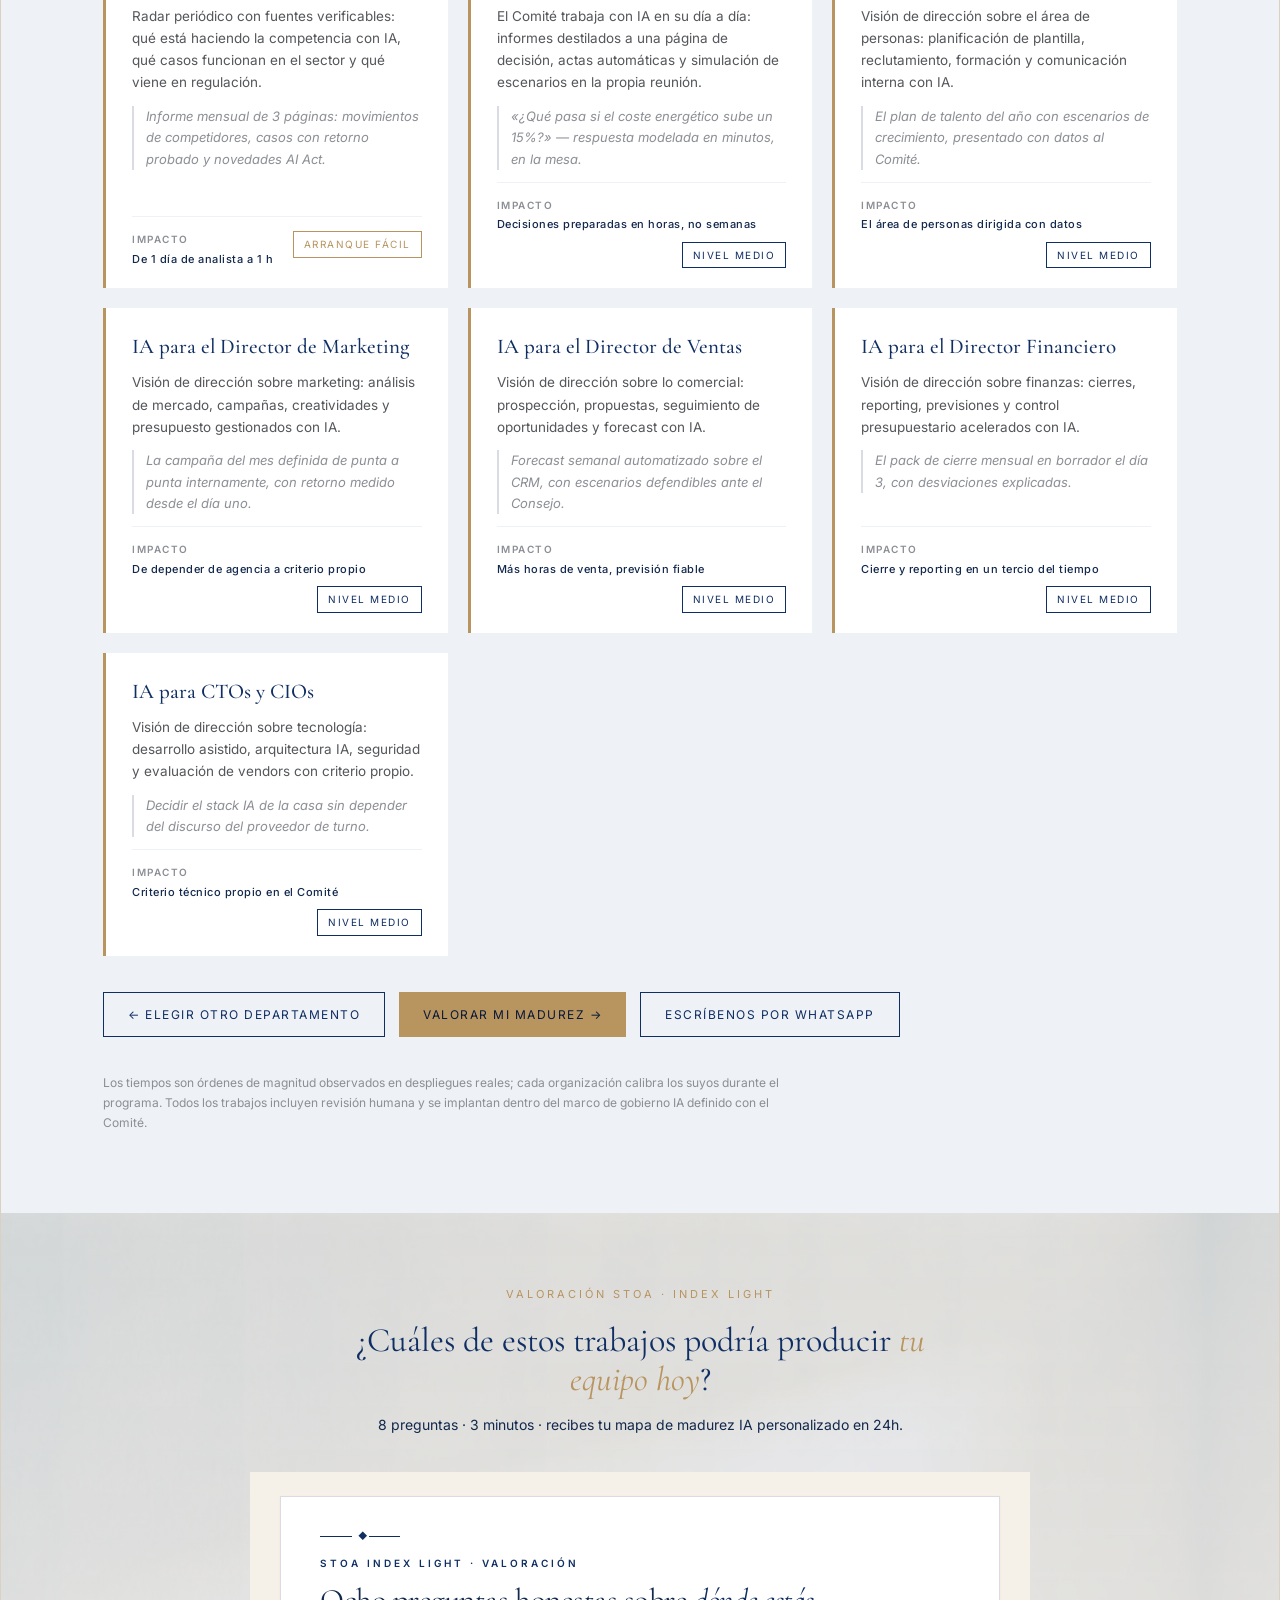
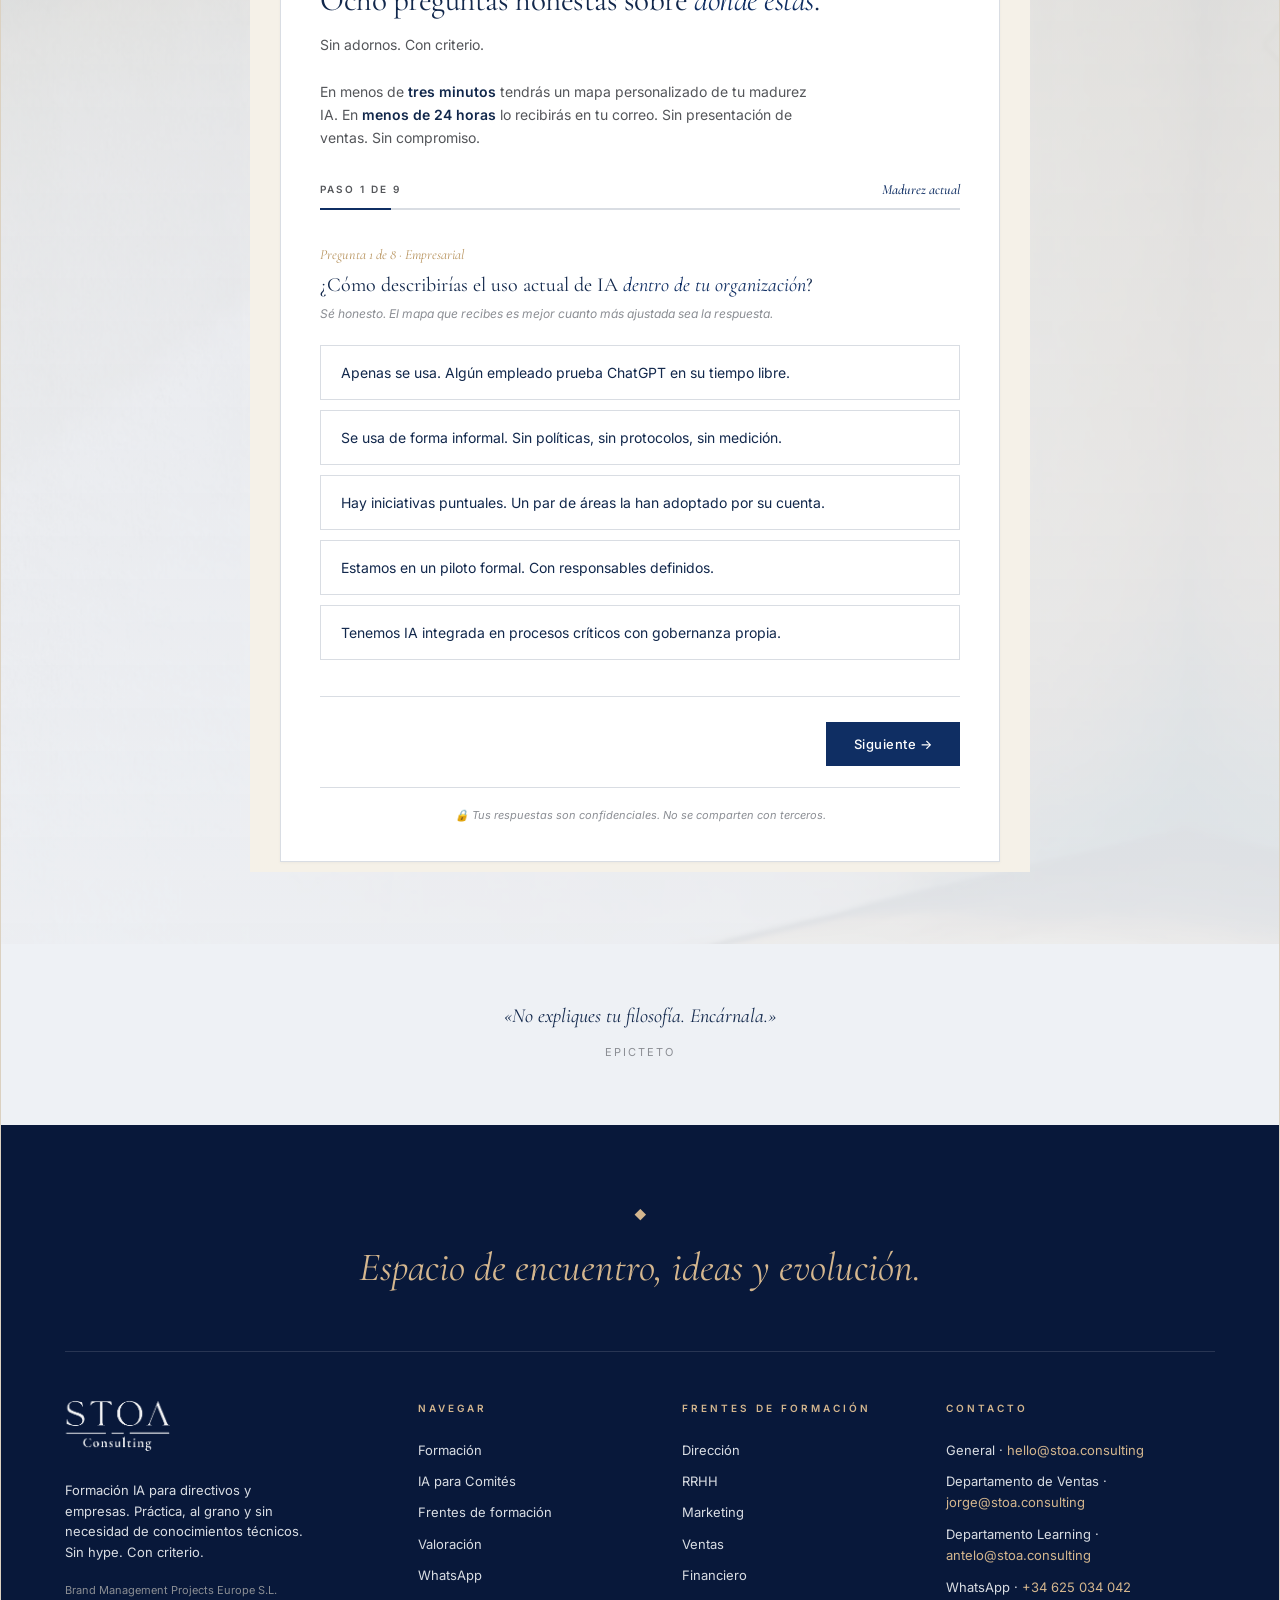
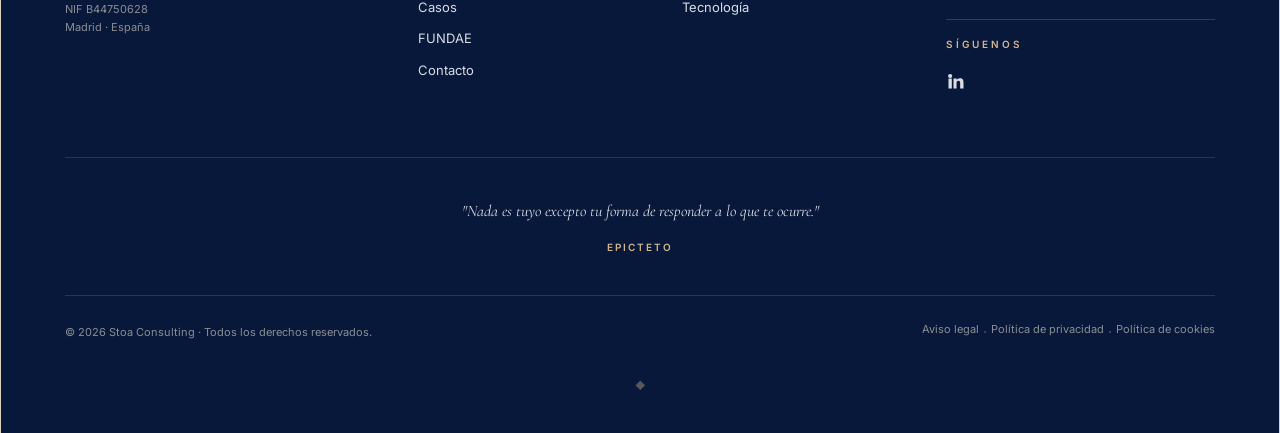
==== commit f8b69274: "Banner: 'Empresas que necesitan de nuestros servicios' con selección IBEX 35 (sin telecos, banca ni " ====
--- a/index.html
+++ b/index.html
@@ -189,10 +189,11 @@
 
 <!-- ===== CARRUSEL DE LOGOS (CSS puro, sin JS) ===== -->
 <section class="logos" aria-labelledby="logos-titulo">
-  <h2 id="logos-titulo" class="logos-titulo">Empresas que ya trabajan con nosotros</h2>
+  <h2 id="logos-titulo" class="logos-titulo">Empresas que necesitan de nuestros servicios</h2>
   <div class="logos-viewport">
-    <ul class="logos-cinta" id="logos-cinta" style="--duracion:40s"></ul>
+    <ul class="logos-cinta" id="logos-cinta" style="--duracion:56s"></ul>
   </div>
+  <p style="text-align:center;font-size:11px;color:var(--gris-medio);margin:20px 24px 0;">Selección de empresas del IBEX 35 a cuyo perfil dirigimos nuestra formación. No implica relación comercial.</p>
 </section>
 
 <main id="main"></main>
@@ -1280,7 +1281,18 @@
 
 /* ── Carrusel de logos: cinta duplicada para bucle sin costura ── */
 const LOGOS = [
-  {nombre:'Adeslas', src:'assets/logos/adeslas.svg'}
+  {nombre:'Inditex', src:'assets/logos/inditex.svg'},
+  {nombre:'Ferrovial', src:'assets/logos/ferrovial.svg'},
+  {nombre:'Aena', src:'assets/logos/aena.svg'},
+  {nombre:'ACS', src:'assets/logos/acs.svg'},
+  {nombre:'IAG', src:'assets/logos/iag.svg'},
+  {nombre:'Amadeus', src:'assets/logos/amadeus.svg'},
+  {nombre:'Mapfre', src:'assets/logos/mapfre.svg'},
+  {nombre:'Indra', src:'assets/logos/indra.svg'},
+  {nombre:'Puig', src:'assets/logos/puig.svg'},
+  {nombre:'Grifols', src:'assets/logos/grifols.svg'},
+  {nombre:'Fluidra', src:'assets/logos/fluidra.svg'},
+  {nombre:'Logista', src:'assets/logos/logista.svg'}
 ];
 const cinta = document.getElementById('logos-cinta');
 let serie = [];
